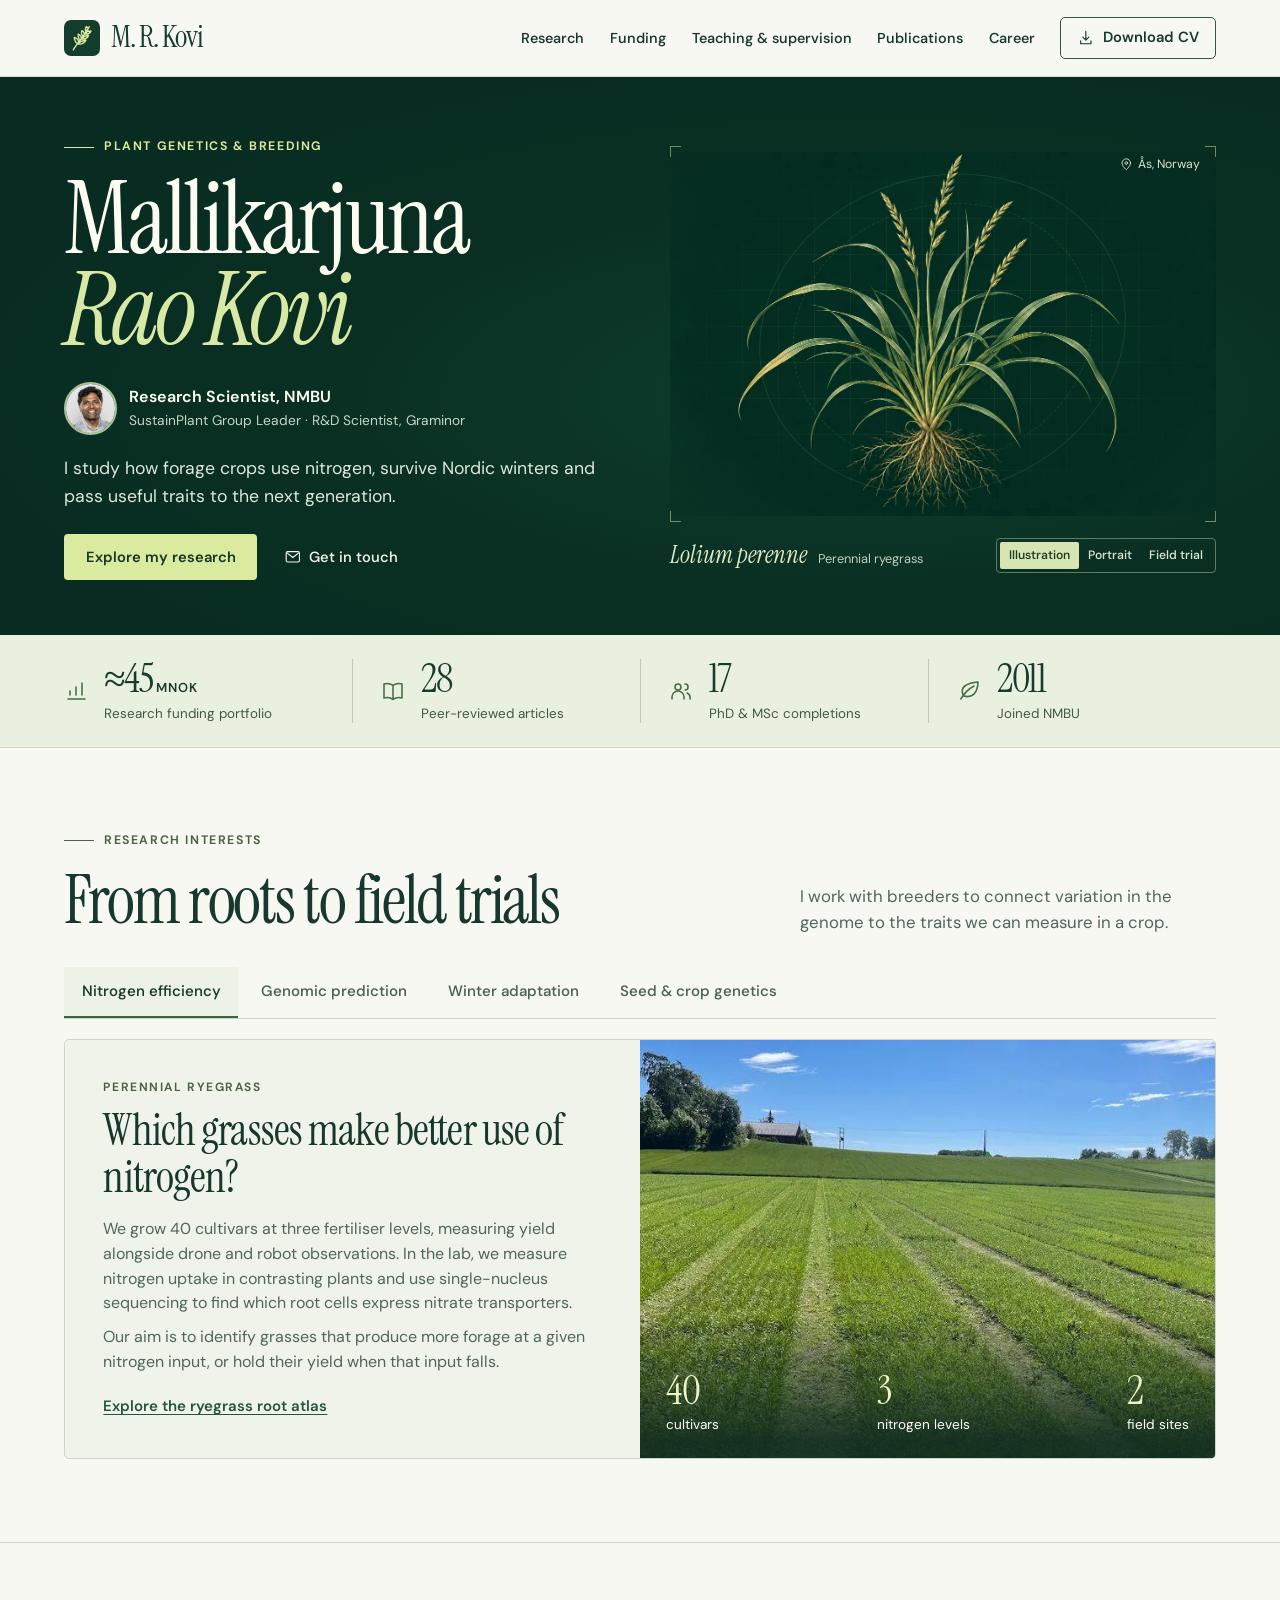
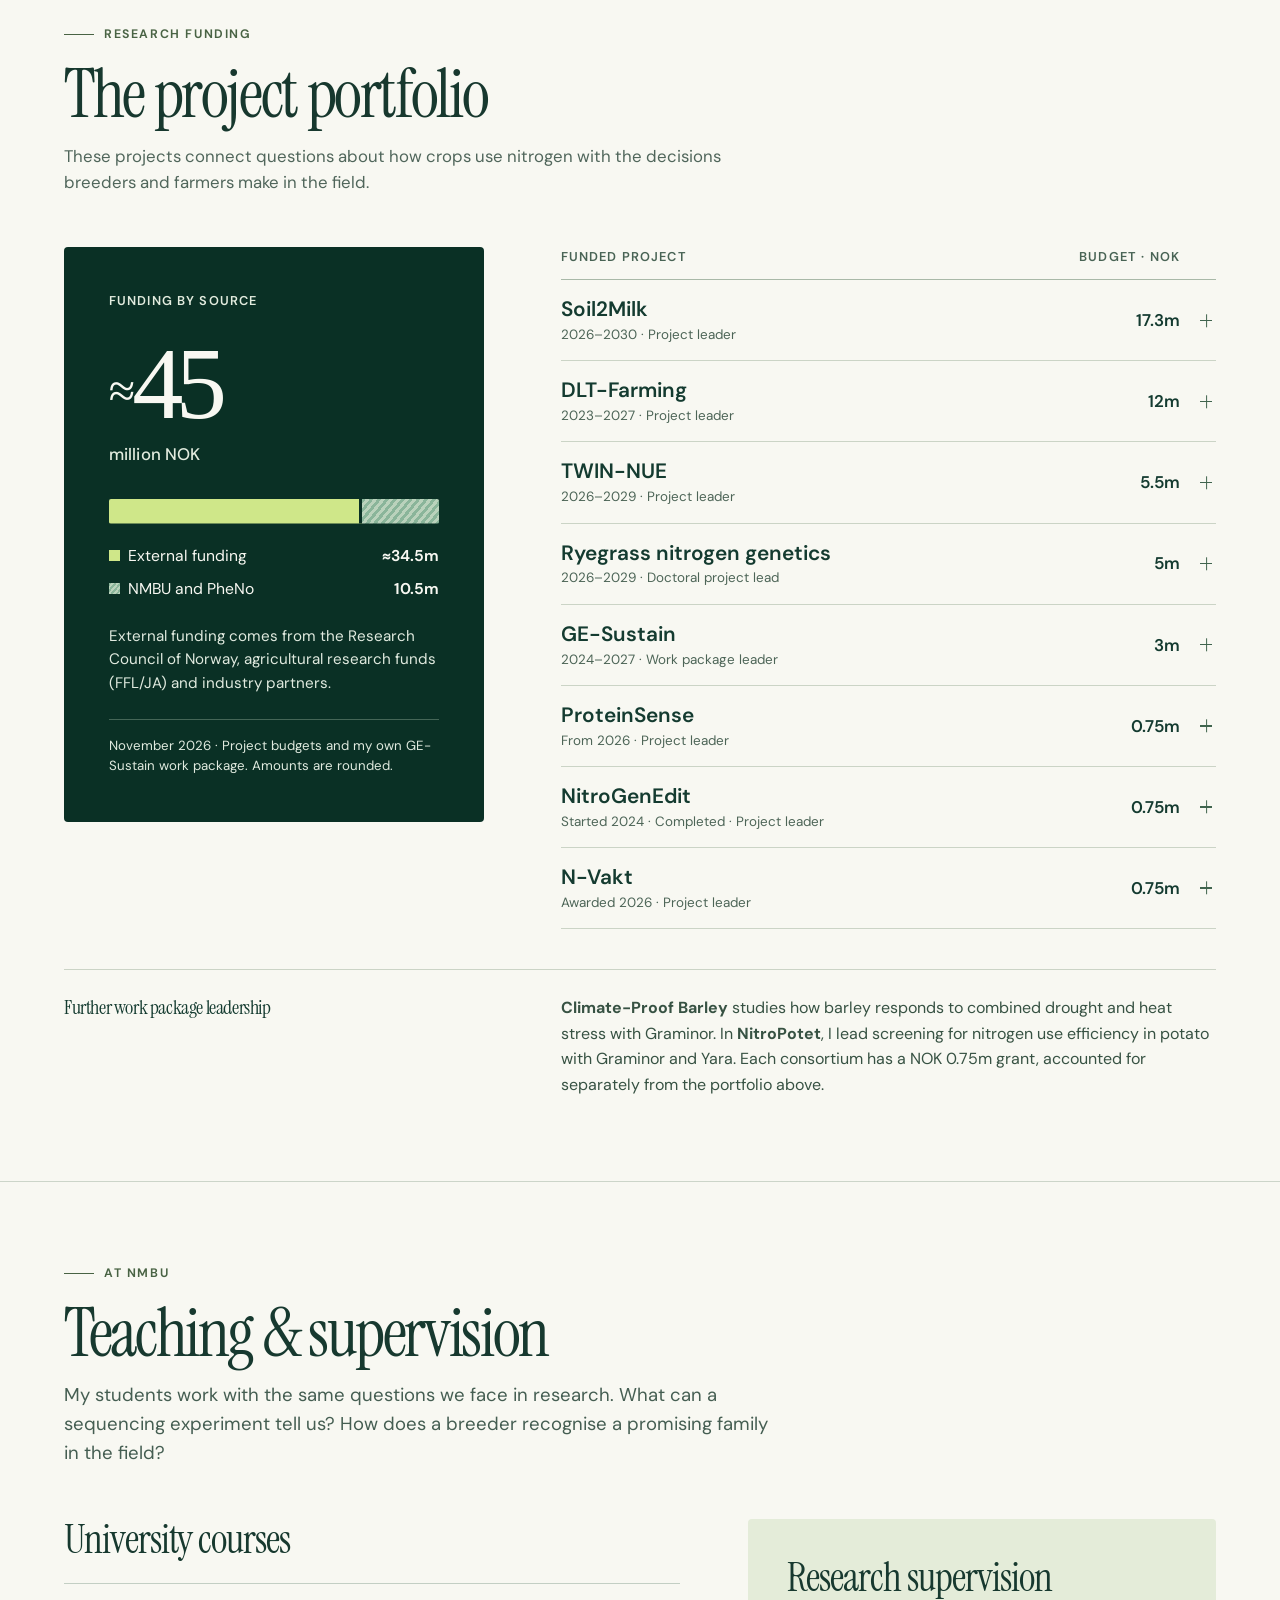
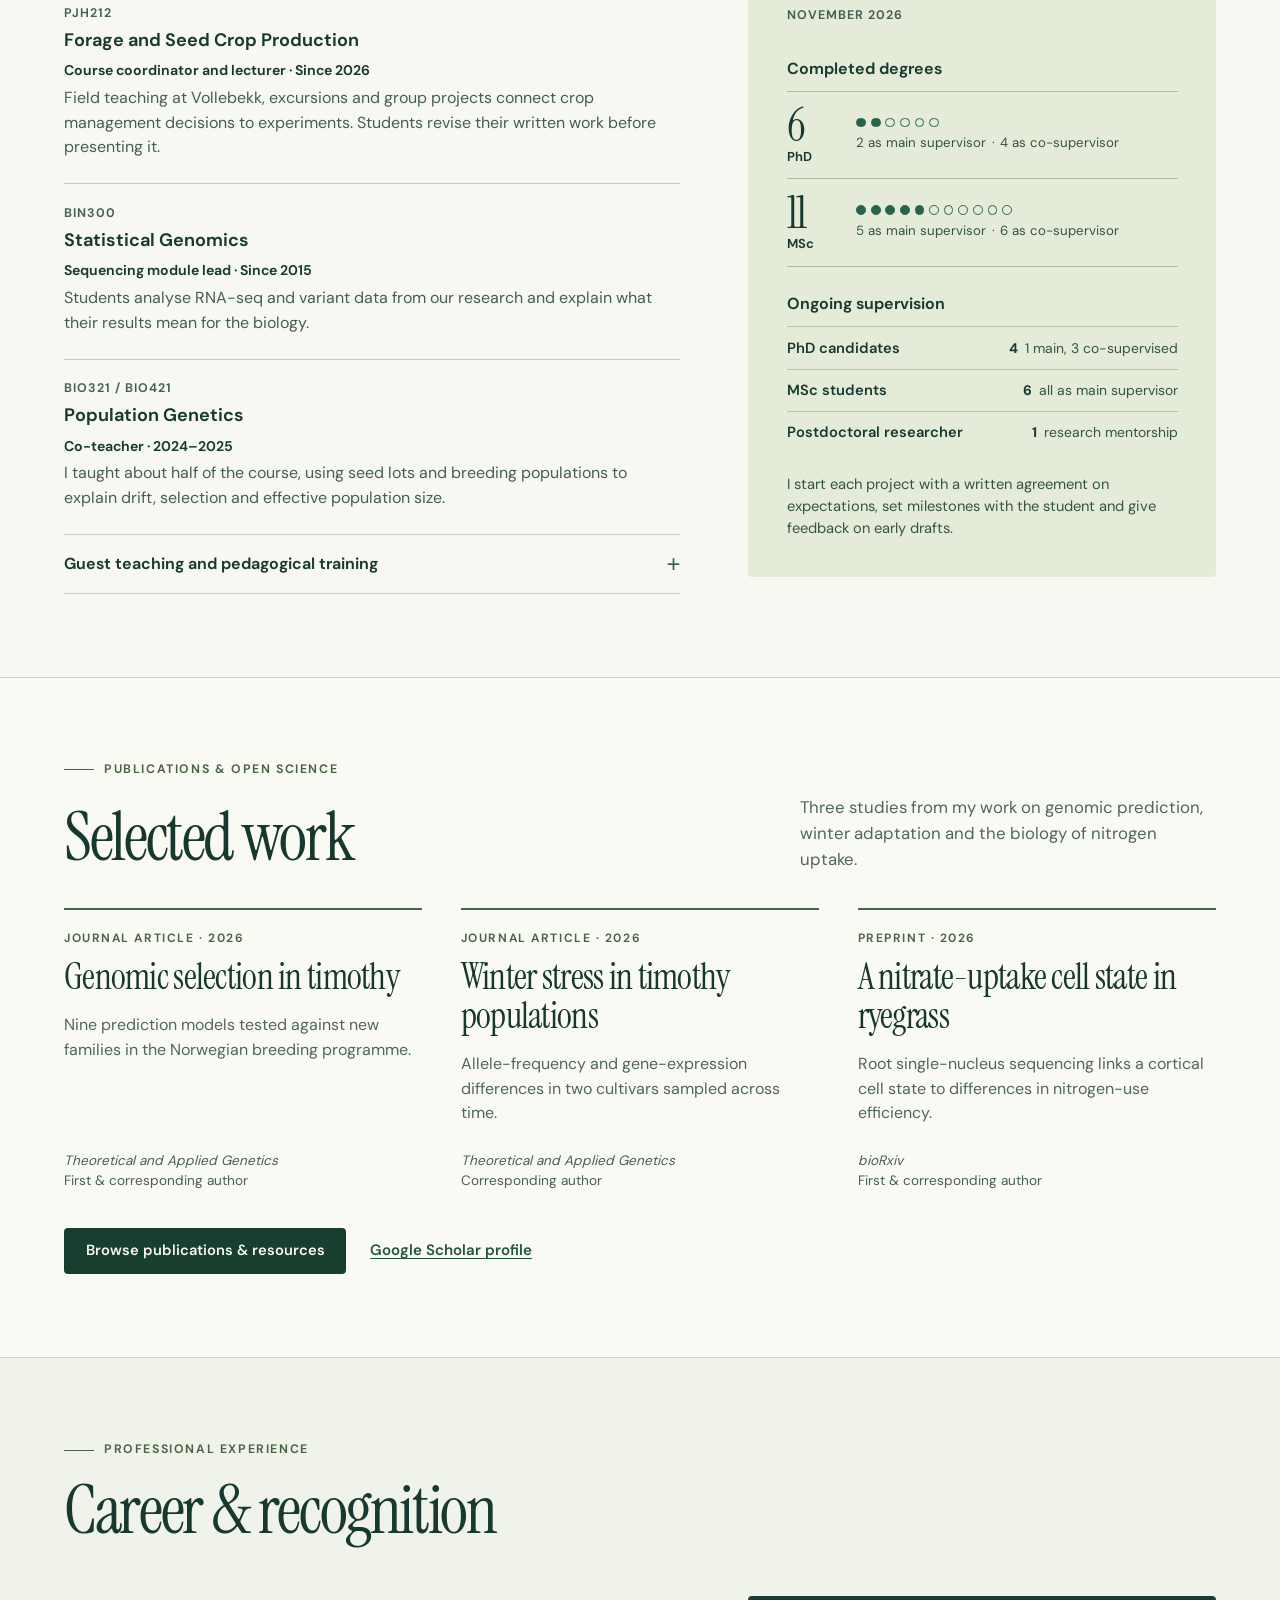
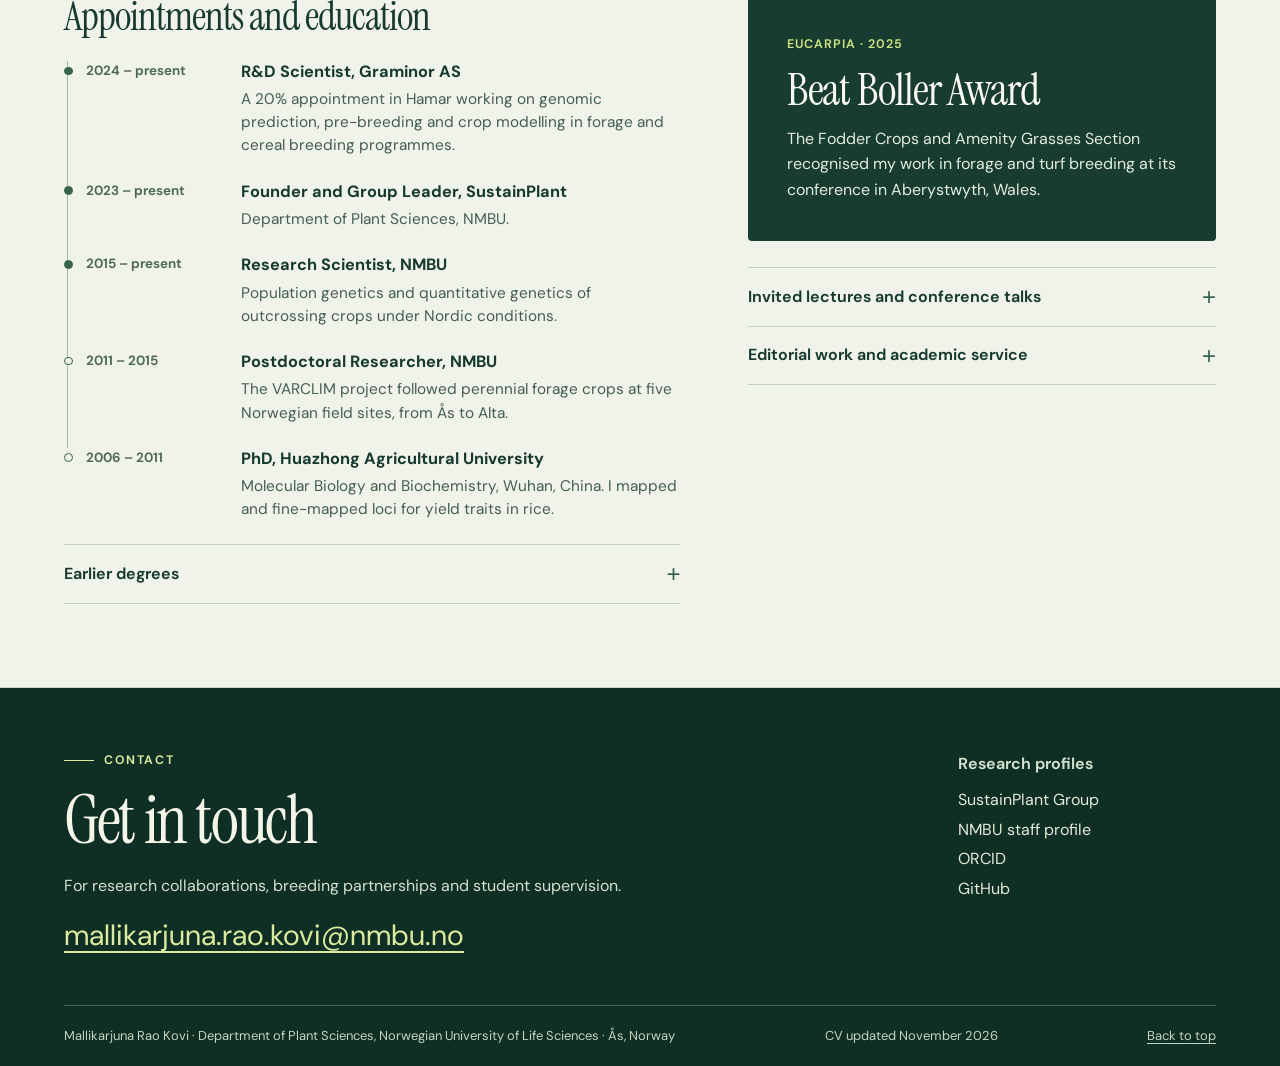
==== index.html @ 628749a1 "Publish Mallikarjuna Rao Kovi’s academic portfolio" ====
<!doctype html>
<html lang="en">
<head>
<meta charset="utf-8">
<meta name="viewport" content="width=device-width,initial-scale=1">
<meta name="theme-color" content="#082b20">
<title>Mallikarjuna Rao Kovi | Plant genetics &amp; breeding</title>
<meta name="description" content="Plant geneticist at NMBU and Graminor. Explore Mallikarjuna Rao Kovi’s research on forage crops, funded projects, publications, teaching and supervision.">
<link rel="canonical" href="https://kovimallik.github.io/">
<meta property="og:title" content="Mallikarjuna Rao Kovi | Plant genetics &amp; breeding">
<meta property="og:description" content="Research, teaching and open tools for Nordic forage breeding.">
<meta property="og:type" content="website"><meta property="og:url" content="https://kovimallik.github.io/"><meta property="og:image" content="https://kovimallik.github.io/assets/portrait.webp">
<link rel="icon" href="./assets/mark.svg" type="image/svg+xml">
<link rel="preload" href="./assets/fonts/InstrumentSerif-Regular.woff" as="font" type="font/woff" crossorigin>
<link rel="stylesheet" href="./style.css"><link rel="stylesheet" href="./funding.css"><link rel="stylesheet" href="./teaching.css">
<script src="./script.js" defer></script>
</head>
<body>
<a href="#main" class="skip">Skip to content</a>
<svg xmlns="http://www.w3.org/2000/svg" aria-hidden="true" class="symbols"><defs>
<symbol id="i-grass" viewBox="0 0 32 32"><g stroke="currentColor" stroke-width="1.5" stroke-linecap="round" stroke-linejoin="round" fill="none"><path d="M6 29C10 22 17 15 24 3M11 22C8 21 7.5 17.8 7 15c3 .8 5.2 2.6 5 6.2m2.2-3.2c-2.9-1.5-3-4.1-2.7-6.7 2.7 1.3 4 3.6 3.2 6.1m2.3-3.5c-2.2-1.7-2.1-4.4-1.4-6.5 2.2 1.2 3.2 3.3 2.5 5.1m2.3-3.7c-1.5-2.1-1-4.3.5-6.1 1.4 1.3 1.9 3 1.4 4.5M11.5 22.4c2.4-3.5 5.2-3.8 8.6-4.1-1.9 3-4.2 4.9-8.6 4.1m4-5.7c2.4-3.3 4.8-3.7 7.7-3.9-1.4 2.9-3.8 4.7-7.7 3.9m3.3-5.4c2.2-3 4.6-3.5 7.1-3.6-1.3 2.7-3.3 4.3-7.1 3.6"/></g></symbol>
<symbol id="i-down" viewBox="0 0 24 24"><path d="M12 3v12m-4-4 4 4 4-4M5 16v4h14v-4"/></symbol>
<symbol id="i-pin" viewBox="0 0 24 24"><path d="M19 10c0 5-7 11-7 11S5 15 5 10a7 7 0 1 1 14 0Z"/><circle cx="12" cy="10" r="2.2"/></symbol>
<symbol id="i-book" viewBox="0 0 24 24"><path d="M3 5c3.6-1.2 6.4-.5 9 1.4C14.6 4.5 17.4 3.8 21 5v14c-3.6-1.2-6.4-.5-9 1.4C9.4 18.5 6.6 17.8 3 19Zm9 1.4v14"/></symbol>
<symbol id="i-funding" viewBox="0 0 24 24"><path d="M4 20h17M6 16v-4m6 4V8m6 8V4"/></symbol>
<symbol id="i-people" viewBox="0 0 24 24"><circle cx="9" cy="8" r="3"/><path d="M3 20v-2a6 6 0 0 1 12 0v2m1-15a3 3 0 0 1 .1 6m2 3a5 5 0 0 1 3 4.5V20"/></symbol>
<symbol id="i-leaf" viewBox="0 0 24 24"><path d="M3.8 20C7 14.5 11 10.2 17 7m-11 9C2.5 7 11 4 21 3c-.2 9-4.4 17.2-14.7 13.8"/></symbol>
<symbol id="i-mail" viewBox="0 0 24 24"><rect x="3" y="5" width="18" height="14" rx="2"/><path d="m4.5 7 7.5 6 7.5-6"/></symbol>
</defs></svg>
<header class="site-header"><div class="wrap headbar">
<a href="#main" class="wordmark" aria-label="M. R. Kovi, home"><span class="mark"><svg aria-hidden="true"><use href="#i-grass"/></svg></span><span>M. R. Kovi</span></a>
<nav aria-label="Main navigation" id="main-nav" class="main-nav"><a href="#research">Research</a><a href="#funding">Funding</a><a href="#teaching">Teaching &amp; supervision</a><a href="#publications">Publications</a><a href="#career">Career</a></nav>
<a class="top-cv" href="./Mallikarjuna-Rao-Kovi-CV.pdf" download><svg class="icon"><use href="#i-down"/></svg><span>Download CV</span></a>
<button type="button" class="menu-toggle" aria-label="Open navigation" aria-expanded="false" aria-controls="main-nav"><span></span><span></span><span></span></button>
</div></header>
<main id="main">
<section class="hero" aria-labelledby="name"><div class="wrap hero-inner">
<div class="hero-bio"><p class="eyebrow hero-eyebrow"><span class="rule"></span>Plant genetics &amp; breeding</p>
<h1 id="name">Mallikarjuna<br><em>Rao Kovi</em></h1>
<div class="identity"><img src="./assets/portrait.webp" width="58" height="58" alt="Mallikarjuna Rao Kovi"><div><strong>Research Scientist, NMBU</strong><span>SustainPlant Group Leader · R&amp;D Scientist, Graminor</span></div></div>
<p class="hero-text">I study how forage crops use nitrogen, survive Nordic winters and pass useful traits to the next generation.</p>
<div class="actions"><a class="btn primary" href="#research">Explore my research</a><a class="hero-contact" href="#contact"><svg class="icon"><use href="#i-mail"/></svg>Get in touch</a></div>
</div>
<figure class="plate" id="hero-plate"><div class="plate-viewport" id="plate-viewport">
<div class="plate-grid"></div><div class="plate-orbit"></div><i class="tick tl"></i><i class="tick tr"></i><i class="tick bl"></i><i class="tick br"></i>
<img class="botany" src="./assets/ryegrass-plate.webp" alt="Botanical illustration of perennial ryegrass, with the seed heads, leaves and fibrous roots visible." width="1250" height="833" fetchpriority="high">
<img class="field-image" src="./assets/field-phenotyping.webp" alt="A researcher guides a phenotyping platform across forage plots at NMBU in Ås." width="1200" height="675" hidden>
<img class="plate-portrait" src="./assets/portrait.webp" alt="Portrait of Mallikarjuna Rao Kovi." width="600" height="600" hidden>
<div class="plate-location"><svg class="icon"><use href="#i-pin"/></svg>Ås, Norway</div>
</div><figcaption><div class="figtext"><em id="plate-name">Lolium perenne</em><span id="plate-detail">Perennial ryegrass</span></div><div class="view-switch" role="group" aria-label="Featured image"><button type="button" data-view="specimen" aria-pressed="true">Illustration</button><button type="button" data-view="portrait" aria-pressed="false">Portrait</button><button type="button" data-view="field" aria-pressed="false">Field trial</button></div></figcaption>
</figure>
</div></section>
<div class="record-strip"><div class="wrap metrics">
<a href="#funding" class="metric"><svg class="icon"><use href="#i-funding"/></svg><div><strong>≈45<span> MNOK</span></strong><span>Research funding portfolio</span></div></a>
<a href="#publications" class="metric"><svg class="icon"><use href="#i-book"/></svg><div><strong>28</strong><span>Peer-reviewed articles</span></div></a>
<a href="#teaching" class="metric"><svg class="icon"><use href="#i-people"/></svg><div><strong>17</strong><span>PhD &amp; MSc completions</span></div></a>
<a href="#career" class="metric"><svg class="icon"><use href="#i-leaf"/></svg><div><strong>2011</strong><span>Joined NMBU</span></div></a>
</div></div>

<section class="chapter research" id="research"><div class="wrap">
<p class="eyebrow"><span class="rule"></span>Research interests</p>
<div class="chapter-heading"><h2>From roots to field trials</h2><p class="intro">I work with breeders to connect variation in the genome to the traits we can measure in a crop.</p></div>
<div class="theme-nav" aria-label="Research themes" hidden><button type="button" data-theme="nitrogen">Nitrogen efficiency</button><button type="button" data-theme="prediction">Genomic prediction</button><button type="button" data-theme="adaptation">Winter adaptation</button><button type="button" data-theme="resources">Seed &amp; crop genetics</button></div>
<article id="nitrogen" class="theme-panel"><div class="panel-copy"><p class="smallcap">Perennial ryegrass</p><h3>Which grasses make better use of nitrogen?</h3><p>We grow 40 cultivars at three fertiliser levels, measuring yield alongside drone and robot observations. In the lab, we measure nitrogen uptake in contrasting plants and use single-nucleus sequencing to find which root cells express nitrate transporters.</p><p>Our aim is to identify grasses that produce more forage at a given nitrogen input, or hold their yield when that input falls.</p><a class="text-link" href="https://kovimallik.github.io/lolium-root-atlas/">Explore the ryegrass root atlas</a></div><figure class="field-panel"><img src="./assets/proteinsense-field.webp" alt="Green rows of forage grasses in a Norwegian field trial." width="880" height="495" loading="lazy"><figcaption><div><b>40</b><span>cultivars</span></div><div><b>3</b><span>nitrogen levels</span></div><div><b>2</b><span>field sites</span></div></figcaption></figure></article>
<article id="prediction" class="theme-panel"><div class="panel-copy"><p class="smallcap">Timothy · genomic selection</p><h3>Can a model predict the next breeding cycle?</h3><p>With Graminor, we compared nine models in 889 full-sib timothy families and tested them in 213 independent families. Prediction accuracy fell when models met new families.</p><p>Testing across breeding cycles shows breeders how much confidence to place in a genomic ranking before the next field trial.</p><a class="text-link" href="https://doi.org/10.1007/s00122-026-05371-x">Read the study in Theoretical and Applied Genetics</a></div><figure class="chart-panel"><figcaption>Mean predictive correlation <i>r</i></figcaption><div class="bar-line"><span>Within-training cross-validation</span><div class="bar"><i style="--value:62%"></i></div><b>0.62</b></div><div class="bar-line"><span>Independent families</span><div class="bar"><i style="--value:16%"></i></div><b>0.16</b></div><p>Mean across 30 trait–dataset combinations. Bars are scaled from 0 to 1.</p></figure></article>
<article id="adaptation" class="theme-panel"><div class="panel-copy"><p class="smallcap">Timothy · perennial ryegrass</p><h3>What changes when grass seed moves south?</h3><p>Seed of northern cultivars can be multiplied at lower latitudes. We track allele frequencies, winter survival and gene expression across generations to understand how multiplication environments influence adaptation.</p><a class="text-link" href="https://doi.org/10.1007/s00122-026-05270-1">Read the timothy population genetics study</a></div><div class="method-panel"><p class="smallcap">Traits in the field</p><ul><li><b>Freezing tolerance</b><span>Can crowns regrow after frost?</span></li><li><b>Ice encasement</b><span>How do plants respond to prolonged ice cover?</span></li><li><b>Persistence</b><span>Which families survive across sites and seasons?</span></li></ul></div></article>
<article id="resources" class="theme-panel"><div class="panel-copy"><p class="smallcap">Red clover · meadow fescue · potato</p><h3>How can genetics help breeders choose their material?</h3><p>In tetraploid red clover, we compared gene expression in plants with contrasting seed set. In meadow fescue and potato, my work makes genome information easier for breeders to use when they evaluate traits and candidate genes.</p><a class="text-link" href="https://doi.org/10.1038/srep44383">Read the red clover seed-setting study</a></div><div class="method-panel"><p class="smallcap">Genomics resources</p><ul><li><b>ForageGrassBase</b><span>A genome database for meadow fescue. <a href="https://doi.org/10.1093/database/baaa046">Read the database paper</a>.</span></li><li><b>GE-Sustain</b><span>Gene discovery for potato disease resistance and processing quality.</span></li></ul></div></article>
</div></section>
<section class="chapter funding" id="funding" aria-labelledby="funding-title">
  <div class="wrap">
    <p class="eyebrow">Research funding</p>
    <h2 id="funding-title">The project portfolio</h2>
    <p class="intro">These projects connect questions about how crops use nitrogen with the decisions breeders and farmers make in the field.</p>
    <div class="fund-grid">
      <figure class="fund-overview" aria-labelledby="fund-caption">
        <figcaption id="fund-caption">Funding by source</figcaption>
        <p class="fund-total"><span aria-label="approximately">≈</span>45<span class="fund-unit">million NOK</span></p>
        <div class="fund-track" aria-hidden="true"><span class="fund-ext"></span><span class="fund-int"></span></div>
        <dl class="fund-legend">
          <div><dt><i class="fund-swatch external" aria-hidden="true"></i>External funding</dt><dd>≈34.5m</dd></div>
          <div><dt><i class="fund-swatch institutional" aria-hidden="true"></i>NMBU and PheNo</dt><dd>10.5m</dd></div>
        </dl>
        <p class="fund-source">External funding comes from the Research Council of Norway, agricultural research funds (FFL/JA) and industry partners.</p>
        <p class="fund-scope">November 2026 · Project budgets and my own GE-Sustain work package. Amounts are rounded.</p>
      </figure>
      <div class="fund-list">
        <div class="fund-head" aria-hidden="true"><span>Funded project</span><span>Budget · NOK</span></div>
        <details class="fund-row">
          <summary><span class="fund-name">Soil2Milk<small>2026–2030 · Project leader</small></span><span class="fund-amount">17.3m</span><i aria-hidden="true" class="fund-expand"></i></summary>
          <div class="fund-detail"><p>How do choices in a grass field affect milk production? We follow nitrogen through ryegrass and legume mixtures, forage quality and dairy cows, measuring nitrogen losses and methane emissions along the way.</p><p>NOK 16m from the Research Council of Norway and NOK 1.3m from industry. Partners include TINE, Graminor, Yara and Norwegian Agricultural Extension Service.</p><a href="https://www.nmbu.no/en/research/projects/soil2milk">Soil2Milk at NMBU</a></div>
        </details>
        <details class="fund-row">
          <summary><span class="fund-name">DLT-Farming<small>2023–2027 · Project leader</small></span><span class="fund-amount">12m</span><i aria-hidden="true" class="fund-expand"></i></summary>
          <div class="fund-detail"><p>We compare 40 perennial ryegrass cultivars at Ås and Hamar under three nitrogen regimes. Field robots, drones and ground sensors help us relate canopy measurements to dry matter yield, forage quality and genetic variation.</p><p>NOK 9.86m in public funding and NOK 2.14m from industry. Partners include Graminor, BioDrone and Accenture.</p><a href="https://www.nmbu.no/en/research/projects/dlt-farming">DLT-Farming at NMBU</a></div>
        </details>
        <details class="fund-row">
          <summary><span class="fund-name">TWIN-NUE<small>2026–2029 · Project leader</small></span><span class="fund-amount">5.5m</span><i aria-hidden="true" class="fund-expand"></i></summary>
          <div class="fund-detail"><p>Daily 3D scans reveal how perennial ryegrass and oat grow under different nitrogen supplies. We combine these measurements with genomic data to model growth and predict how individual genotypes respond to fertiliser.</p><p>Funded by NMBU and the Norwegian Plant Phenotyping Infrastructure (PheNo).</p><a href="https://www.nmbu.no/en/research/projects/twin-nue">TWIN-NUE at NMBU</a></div>
        </details>
        <details class="fund-row">
          <summary><span class="fund-name">Ryegrass nitrogen genetics<small>2026–2029 · Doctoral project lead</small></span><span class="fund-amount">5m</span><i aria-hidden="true" class="fund-expand"></i></summary>
          <div class="fund-detail"><p>This NMBU-funded doctoral project uses gene editing to test how candidate genes influence nitrogen use in perennial ryegrass. Molecular studies of nitrogen uptake help identify plants that make better use of the nitrogen available.</p><a href="https://www.sustainplantgroup.com/pages/team.html">Doctoral research at SustainPlant</a></div>
        </details>
        <details class="fund-row">
          <summary><span class="fund-name">GE-Sustain<small>2024–2027 · Work package leader</small></span><span class="fund-amount">3m</span><i aria-hidden="true" class="fund-expand"></i></summary>
          <div class="fund-detail"><p>I lead gene discovery for potato disease resistance and processing quality. The team studies genetic targets to help breeders improve resistance to late blight and select for tuber quality.</p><p>NOK 3m covers my work package within the NOK 16m project led by Graminor.</p><a href="https://www.sustainplantgroup.com/pages/research.html#ge-sustain">GE-Sustain at SustainPlant</a></div>
        </details>
        <details class="fund-row">
          <summary><span class="fund-name">ProteinSense<small>From 2026 · Project leader</small></span><span class="fund-amount">0.75m</span><i aria-hidden="true" class="fund-expand"></i></summary>
          <div class="fund-detail"><p>Grass protein changes as the crop matures. With TINE, Yara and Graminor, we are testing whether drone images and field measurements can forecast crude protein and help farmers choose a harvest date.</p><p>Funded by FFL/JA.</p><a href="https://www.nmbu.no/en/research/projects/proteinsense">ProteinSense at NMBU</a></div>
        </details>
        <details class="fund-row">
          <summary><span class="fund-name">NitroGenEdit<small>Started 2024 · Completed · Project leader</small></span><span class="fund-amount">0.75m</span><i aria-hidden="true" class="fund-expand"></i></summary>
          <div class="fund-detail"><p>With Graminor, we screened perennial ryegrass cultivars in hydroponics and developed gene-editing targets for nitrogen transport and metabolism. This FFL/JA pilot established a basis for testing gene function in contrasting cultivars.</p><a href="https://www.nmbu.no/en/research/projects/nitrogenedit">NitroGenEdit at NMBU</a></div>
        </details>
        <details class="fund-row">
          <summary><span class="fund-name">N-Vakt<small>Awarded 2026 · Project leader</small></span><span class="fund-amount">0.75m</span><i aria-hidden="true" class="fund-expand"></i></summary>
          <div class="fund-detail"><p>This project with Agdir Drift AS will test whether satellite observations can help map nitrogen surpluses and identify grassland at risk of nitrogen leaching. FFL/JA awarded the project funding in 2026.</p><a href="https://www.landbruksdirektoratet.no/nb/nyhetsrom/nyhetsarkiv/fra-presisjonsjordbruk-til-avokado-21-nye-og-spennende-utredninger-og-forprosjekter-innen-jordbruk-og-matindustri">Funding announcement from the Norwegian Agriculture Agency</a></div>
        </details>
      </div>
    </div>
    <aside class="fund-further" aria-label="Further work package leadership"><h3>Further work package leadership</h3><p><strong>Climate-Proof Barley</strong> studies how barley responds to combined drought and heat stress with Graminor. In <strong>NitroPotet</strong>, I lead screening for nitrogen use efficiency in potato with Graminor and Yara. Each consortium has a NOK 0.75m grant, accounted for separately from the portfolio above.</p></aside>
  </div>
</section>

<section class="chapter teaching-chapter" id="teaching" aria-labelledby="teaching-title">
  <div class="wrap">
    <header class="academic-heading">
      <p class="eyebrow">At NMBU</p>
      <h2 id="teaching-title">Teaching &amp; supervision</h2>
      <p>My students work with the same questions we face in research. What can a sequencing experiment tell us? How does a breeder recognise a promising family in the field?</p>
    </header>
    <div class="academic-columns">
      <div class="teaching-courses">
        <h3>University courses</h3>
        <dl class="course-list">
          <div>
            <dt><span class="course-code">PJH212</span><span>Forage and Seed Crop Production</span></dt>
            <dd><strong>Course coordinator and lecturer · Since 2026</strong>Field teaching at Vollebekk, excursions and group projects connect crop management decisions to experiments. Students revise their written work before presenting it.</dd>
          </div>
          <div>
            <dt><span class="course-code">BIN300</span><span>Statistical Genomics</span></dt>
            <dd><strong>Sequencing module lead · Since 2015</strong>Students analyse RNA-seq and variant data from our research and explain what their results mean for the biology.</dd>
          </div>
          <div>
            <dt><span class="course-code">BIO321 / BIO421</span><span>Population Genetics</span></dt>
            <dd><strong>Co-teacher · 2024–2025</strong>I taught about half of the course, using seed lots and breeding populations to explain drift, selection and effective population size.</dd>
          </div>
        </dl>
        <details class="academic-details">
          <summary>Guest teaching and pedagogical training</summary>
          <div>
            <p>I have given guest lectures in applied plant biotechnology, gene function and high-throughput plant phenotyping. Through EditGrass4Food, I taught transcriptome analysis to doctoral candidates at TalTech in Estonia and LAMMC in Lithuania.</p>
            <p>I completed NMBU’s course in master’s and doctoral supervision in 2023 (5 ECTS). I am taking Teaching and Learning in Higher Education at Østfold University College in 2026–2027 (10 ECTS).</p>
          </div>
        </details>
      </div>
      <aside class="supervision-panel" aria-labelledby="supervision-title">
        <h3 id="supervision-title">Research supervision</h3>
        <p class="supervision-asof">November 2026</p>
        <figure class="supervision-figure">
          <figcaption>Completed degrees</figcaption>
          <div class="degree-row">
            <div class="degree-total"><strong>6</strong><span>PhD</span></div>
            <div>
              <div class="student-dots" aria-hidden="true"><i></i><i></i><i class="co"></i><i class="co"></i><i class="co"></i><i class="co"></i></div>
              <p>2 as main supervisor <span>·</span> 4 as co-supervisor</p>
            </div>
          </div>
          <div class="degree-row">
            <div class="degree-total"><strong>11</strong><span>MSc</span></div>
            <div>
              <div class="student-dots" aria-hidden="true"><i></i><i></i><i></i><i></i><i></i><i class="co"></i><i class="co"></i><i class="co"></i><i class="co"></i><i class="co"></i><i class="co"></i></div>
              <p>5 as main supervisor <span>·</span> 6 as co-supervisor</p>
            </div>
          </div>
        </figure>
        <h4>Ongoing supervision</h4>
        <dl class="ongoing-supervision">
          <div><dt>PhD candidates</dt><dd><b>4</b> <span>1 main, 3 co-supervised</span></dd></div>
          <div><dt>MSc students</dt><dd><b>6</b> <span>all as main supervisor</span></dd></div>
          <div><dt>Postdoctoral researcher</dt><dd><b>1</b> <span>research mentorship</span></dd></div>
        </dl>
        <p class="supervision-note">I start each project with a written agreement on expectations, set milestones with the student and give feedback on early drafts.</p>
      </aside>
    </div>
  </div>
</section>

<section class="chapter publications" id="publications"><div class="wrap"><p class="eyebrow"><span class="rule"></span>Publications &amp; open science</p><div class="chapter-heading"><h2>Selected work</h2><p class="intro">Three studies from my work on genomic prediction, winter adaptation and the biology of nitrogen uptake.</p></div>
<div class="pub-grid">
<article><p class="smallcap">Journal article · 2026</p><h3><a href="https://doi.org/10.1007/s00122-026-05371-x">Genomic selection in timothy</a></h3><p>Nine prediction models tested against new families in the Norwegian breeding programme.</p><div class="pub-meta"><i>Theoretical and Applied Genetics</i><span>First &amp; corresponding author</span></div></article>
<article><p class="smallcap">Journal article · 2026</p><h3><a href="https://doi.org/10.1007/s00122-026-05270-1">Winter stress in timothy populations</a></h3><p>Allele-frequency and gene-expression differences in two cultivars sampled across time.</p><div class="pub-meta"><i>Theoretical and Applied Genetics</i><span>Corresponding author</span></div></article>
<article><p class="smallcap">Preprint · 2026</p><h3><a href="https://doi.org/10.64898/2026.10.12.758384">A nitrate-uptake cell state in ryegrass</a></h3><p>Root single-nucleus sequencing links a cortical cell state to differences in nitrogen-use efficiency.</p><div class="pub-meta"><i>bioRxiv</i><span>First &amp; corresponding author</span></div></article>
</div><div class="pub-end"><a class="btn dark-btn" href="./publications.html">Browse publications &amp; resources</a><a class="text-link" href="https://scholar.google.com/citations?user=lWq_JT8AAAAJ">Google Scholar profile</a></div>
</div></section>
<section class="chapter career-chapter" id="career" aria-labelledby="career-title">
  <div class="wrap">
    <header class="academic-heading">
      <p class="eyebrow">Professional experience</p>
      <h2 id="career-title">Career &amp; recognition</h2>
    </header>
    <div class="academic-columns career-columns">
      <div>
        <h3>Appointments and education</h3>
        <ol class="career-timeline">
          <li><span>2024 – present</span><div><h4>R&amp;D Scientist, Graminor AS</h4><p>A 20% appointment in Hamar working on genomic prediction, pre-breeding and crop modelling in forage and cereal breeding programmes.</p></div></li>
          <li><span>2023 – present</span><div><h4>Founder and Group Leader, SustainPlant</h4><p>Department of Plant Sciences, NMBU.</p></div></li>
          <li><span>2015 – present</span><div><h4>Research Scientist, NMBU</h4><p>Population genetics and quantitative genetics of outcrossing crops under Nordic conditions.</p></div></li>
          <li><span>2011 – 2015</span><div><h4>Postdoctoral Researcher, NMBU</h4><p>The VARCLIM project followed perennial forage crops at five Norwegian field sites, from Ås to Alta.</p></div></li>
          <li><span>2006 – 2011</span><div><h4>PhD, Huazhong Agricultural University</h4><p>Molecular Biology and Biochemistry, Wuhan, China. I mapped and fine-mapped loci for yield traits in rice.</p></div></li>
        </ol>
        <details class="academic-details">
          <summary>Earlier degrees</summary>
          <div><p><b>2005 · MSc in Biotechnology</b>, Bangalore University, India.</p><p><b>2003 · BSc in Microbiology, Biochemistry and Chemistry</b>, Sri Venkateswara University, Tirupati, India.</p></div>
        </details>
      </div>
      <div>
        <div class="career-award">
          <p class="career-award-year">EUCARPIA · 2025</p>
          <h3>Beat Boller Award</h3>
          <p>The Fodder Crops and Amenity Grasses Section recognised my work in forage and turf breeding at its conference in Aberystwyth, Wales.</p>
        </div>
        <details class="academic-details">
          <summary>Invited lectures and conference talks</summary>
          <ul class="career-service-list">
            <li><b>Seeds of Resilience, Malmö · 2026</b>Invited lecture on nitrogen use efficiency in perennial ryegrass.</li>
            <li><b>International Forage and Turf Breeding Conference, Qingdao · 2026</b>Oral presentation on nitrogen use efficiency in perennial ryegrass.</li>
            <li><b>Genome Edited Plants seminar series, Ås · 2026</b>Live demonstrations of the ryegrass root atlas and the Lolium–Festuca pangenome browser.</li>
            <li><b>EUCARPIA, Aberystwyth · 2025</b>Presentations on nitrogen use efficiency in ryegrass and climate-related variation in timothy yield.</li>
          </ul>
        </details>
        <details class="academic-details">
          <summary>Editorial work and academic service</summary>
          <ul class="career-service-list">
            <li><b>Editorial roles</b>Editorial Board, <i>Forage</i>, and Review Editor, Plant Breeding section, <i>Frontiers in Plant Science</i>.</li>
            <li><b>Faculty governance</b>Deputy member, Faculty Board (2025–2029) and Faculty Research Committee (since 2025), Faculty of Biosciences, NMBU.</li>
            <li><b>Research and degree evaluation</b>Proposal evaluator for Canada’s New Frontiers in Research Fund (2026). External examiner for MSc theses at Inland Norway University of Applied Sciences (2023 and 2025).</li>
          </ul>
        </details>
      </div>
    </div>
  </div>
</section>

</main>
<footer class="contact" id="contact"><div class="wrap"><div class="footer-top"><div><p class="eyebrow"><span class="rule"></span>Contact</p><h2>Get in touch</h2><p>For research collaborations, breeding partnerships and student supervision.</p><a class="contact-mail" href="mailto:mallikarjuna.rao.kovi@nmbu.no">mallikarjuna.rao.kovi@nmbu.no</a></div>
<div class="networks"><p>Research profiles</p><a href="https://www.sustainplantgroup.com/">SustainPlant Group</a><a href="https://www.nmbu.no/om/ansatte/mallikarjuna-rao-kovi">NMBU staff profile</a><a href="https://orcid.org/0000-0002-6088-7630">ORCID</a><a href="https://github.com/kovimallik">GitHub</a></div></div>
<div class="footer-bottom"><span>Mallikarjuna Rao Kovi · Department of Plant Sciences, Norwegian University of Life Sciences · Ås, Norway</span><span>CV updated November 2026</span><a href="#main">Back to top</a></div>
</div></footer>
</body></html>
---- style.css ----
@font-face{font-family:Instrument Serif;src:url("./assets/fonts/InstrumentSerif-Regular.woff") format("woff");font-weight:400;font-display:swap}
@font-face{font-family:Instrument Serif;src:url("./assets/fonts/InstrumentSerif-Italic.woff") format("woff");font-weight:400;font-style:italic;font-display:swap}
@font-face{font-family:DM Sans;src:url("./assets/fonts/DMSans.woff") format("woff");font-weight:100 1000;font-display:swap}
:root{--ink:#17382e;--green:#082d23;--lime:#daeb9f;--paper:#f8f8f2;--muted:#50665b;--rule:#ccd5c9;--serif:"Instrument Serif",Georgia,serif;--sans:"DM Sans",system-ui,sans-serif;color-scheme:light;scroll-behavior:smooth;scroll-padding-top:6rem}
*{box-sizing:border-box}body{margin:0;background:var(--paper);color:var(--ink);font:400 1rem/1.55 var(--sans);-webkit-font-smoothing:antialiased}img{display:block;max-width:100%}button{font:inherit;cursor:pointer}a{color:inherit;text-underline-offset:.22em}h1,h2,h3,h4,p,figure,dl,dd{margin:0}h1,h2,h3{font-family:var(--serif);font-weight:400}h2{font-size:clamp(3rem,5.3vw,5rem);line-height:1.04;letter-spacing:-.035em}h3{font-size:clamp(1.85rem,3.3vw,3.4rem);line-height:1.08;letter-spacing:-.02em}button:focus-visible,a:focus-visible,summary:focus-visible{outline:3px solid #69953e;outline-offset:4px}.hero :focus-visible,footer :focus-visible{outline-color:var(--lime)}[hidden]{display:none!important}.symbols{position:absolute;height:0;width:0;overflow:hidden}.icon{width:1.2em;height:1.2em;fill:none;stroke:currentColor;stroke-width:1.55;stroke-linecap:round;stroke-linejoin:round;flex:none}.skip{position:fixed;z-index:99;top:.4rem;left:.4rem;background:white;color:var(--green);padding:.6rem 1rem;transform:translateY(-150%)}.skip:focus{transform:none}.wrap{width:min(82rem,calc(100% - clamp(2.5rem,10vw,10rem)));margin-inline:auto}
.site-header{position:sticky;top:0;background:#f7f8f1f7;border-bottom:1px solid #d4dcd0;backdrop-filter:blur(12px);z-index:20}.headbar{height:4.75rem;display:flex;align-items:center;gap:clamp(.8rem,2vw,2rem)}.wordmark{display:inline-flex;align-items:center;gap:.7rem;text-decoration:none;color:#163c2e;font:400 1.85rem/1 var(--serif);white-space:nowrap;letter-spacing:-.035em}.mark{width:2.25rem;height:2.25rem;display:grid;place-items:center;background:#153d2e;border-radius:.44rem;color:var(--lime)}.mark svg{width:1.78rem;height:1.78rem}.main-nav{margin-left:auto;display:flex;align-items:center;gap:clamp(1rem,2vw,2.25rem);font-size:.9rem;font-weight:545}.main-nav a{text-decoration:none;position:relative;white-space:nowrap}.main-nav a:hover,.main-nav a[aria-current]{color:#467147}.main-nav a[aria-current]:after{content:"";position:absolute;bottom:-.4rem;width:.9rem;left:0;height:2px;background:#537546}.top-cv,.btn,.hero-contact{display:inline-flex;align-items:center;justify-content:center;gap:.5rem;text-decoration:none;font:600 .92rem/1.3 var(--sans)}.top-cv{border:1px solid #345345;color:#143a2c;padding:.64rem 1rem;border-radius:5px;white-space:nowrap}.top-cv:hover{background:#e2e9d7}.menu-toggle{display:none;background:none;border:0;padding:.62rem .3rem;flex-direction:column;gap:5px}.menu-toggle span{height:2px;width:1.4rem;background:#183b2c}
.hero{position:relative;isolation:isolate;overflow:hidden;color:#fcfcf1;background:radial-gradient(ellipse at 66% 57%,#103d2d 0%,#092f23 45%,#082c21 78%)}.hero-inner{display:grid;grid-template-columns:minmax(0,1.04fr) minmax(0,1fr);align-items:center;gap:clamp(.5rem,3vw,4rem);padding-block:clamp(2.8rem,4.8vw,5rem) clamp(2.8rem,4.3vw,4.7rem)}.eyebrow,.smallcap{display:flex;align-items:center;gap:.65rem;font:650 .77rem/1.4 var(--sans);letter-spacing:.13em;text-transform:uppercase;color:#496344}.eyebrow{margin:0 0 1rem}.eyebrow .rule,.eyebrow:not(:has(.rule))::before{content:"";height:1px;width:1.85rem;background:currentColor;flex:none}.hero-eyebrow{color:var(--lime);margin-bottom:1.15rem}.hero h1{font-size:clamp(4.8rem,7.8vw,8rem);line-height:.91;letter-spacing:-.032em}.hero h1 em{font-weight:400;color:#d9e9a5}.identity{display:flex;align-items:center;gap:.78rem;margin:1.65rem 0 1.2rem}.identity img{width:3.3rem;height:3.3rem;object-fit:cover;border-radius:100%;border:2px solid #a9c293}.identity strong,.identity span{display:block}.identity strong{font-size:1rem;font-weight:630;line-height:1.35}.identity span{font-size:.86rem;color:#c4d6c6;margin-top:.12rem}.hero-text{max-width:36rem;color:#dce8dc;font-size:clamp(1rem,1.38vw,1.18rem);line-height:1.56;text-wrap:pretty}.actions{display:flex;align-items:center;gap:1.65rem;margin-top:1.55rem}.btn{border-radius:4px;padding:.85rem 1.35rem;min-height:2.85rem}.primary{background:var(--lime);color:#143625}.primary:hover{background:#ecf8bc}.hero-contact{color:#f1f5e9;font-weight:540}.hero-contact:hover{text-decoration:underline}.plate{margin:0;align-self:stretch;display:flex;flex-direction:column;justify-content:center;min-width:0}.plate-viewport{position:relative;isolation:isolate;overflow:hidden;width:100%;aspect-ratio:1.45;min-height:0}.plate-grid,.plate-orbit,.botany,.field-image{position:absolute;inset:0;height:100%;width:100%}.plate-grid{background-image:linear-gradient(90deg,#a9c87d12 1px,transparent 1px),linear-gradient(#a9c87d12 1px,transparent 1px);background-size:36px 36px;mask-image:radial-gradient(ellipse,#000 35%,transparent 75%)}.plate-orbit{left:16%;top:8%;width:68%;height:84%;border:1px solid #a6c58920;border-radius:50%;transform:rotate(-17deg)}.plate-orbit:after{content:"";position:absolute;inset:9%;border:1px dashed #a6c58925;border-radius:inherit}.botany{object-fit:contain;mix-blend-mode:lighten;filter:brightness(1.18);mask-image:radial-gradient(ellipse 73% 77% at 50% 50%,black 62%,transparent 98%)}.field-image{object-fit:cover;padding:3px}.tick{position:absolute;width:.7rem;height:.7rem;border-color:#a9be89;border-style:solid;opacity:.65;z-index:2}.tl{top:0;left:0;border-width:1px 0 0 1px}.tr{top:0;right:0;border-width:1px 1px 0 0}.bl{bottom:0;left:0;border-width:0 0 1px 1px}.br{bottom:0;right:0;border-width:0 1px 1px 0}.plate-location{position:absolute;right:1rem;top:.6rem;display:flex;gap:.28rem;align-items:center;font-size:.76rem;color:#dbe6cd}.plate.is-field .plate-location{background:#0d3024d4;padding:.25rem .55rem;border-radius:2px}.plate figcaption{padding:1rem 0 0;display:flex;justify-content:space-between;align-items:center;gap:1rem}.figtext{display:flex;flex-wrap:wrap;align-items:baseline;column-gap:.7rem;row-gap:.1rem}.figtext em{font:italic 1.5rem/1.1 var(--serif);color:#e2ebc6}.figtext>span{color:#bdd0bd;font-size:.8rem}.view-switch{display:none;align-items:center;padding:3px;border:1px solid #5f7b64;border-radius:4px;flex:none}.enhanced .view-switch{display:flex}.view-switch button{border:0;background:none;color:#d6e2ca;padding:.35rem .55rem;border-radius:2px;font-weight:550;font-size:.76rem;line-height:1.3}.view-switch button[aria-pressed=true]{background:#d6e5b1;color:#1d3928}
.record-strip{background:#eaf0df;border-bottom:1px solid #cfd9c4}.metrics{display:grid;grid-template-columns:repeat(4,minmax(0,1fr));padding-block:1.5rem}.metric{display:flex;gap:1rem;align-items:center;text-decoration:none;min-height:3.85rem;padding-left:clamp(.8rem,2.2vw,2.2rem);border-left:1px solid #bfccb6}.metric:first-child{border:0;padding-left:0}.metric>.icon{height:1.5rem;width:1.5rem;color:#446c46}.metric strong{display:block;font:400 clamp(2.15rem,3.1vw,3.1rem)/1 var(--serif);letter-spacing:-.035em;color:#173b2c}.metric strong>span{font:600 .81rem var(--sans);letter-spacing:.06em}.metric div>span{display:block;color:#425846;font-size:.84rem;line-height:1.4;margin-top:.35rem}.metric:hover strong{color:#558143}
.chapter{padding:clamp(3.7rem,6.5vw,6.5rem) 0;border-bottom:1px solid var(--rule)}.chapter-heading{display:flex;align-items:flex-end;justify-content:space-between;gap:3rem}.intro{font-size:1.05rem;color:var(--muted);line-height:1.55;max-width:42rem}.chapter-heading .intro{max-width:26rem}.chapter>.wrap>h2+.intro{margin:.85rem 0 0}.theme-nav{display:flex;gap:.35rem;flex-wrap:wrap;margin:2rem 0 1.25rem;border-bottom:1px solid #c8d3c7}.theme-nav button{appearance:none;background:none;border:0;border-bottom:2px solid transparent;padding:.8rem 1.1rem;color:#4d6256;font-size:.94rem;font-weight:540}.theme-nav button[aria-selected=true]{color:#183c2a;border-color:#3b673f;background:#eef1e5}.theme-nav button:hover{color:#163d27;background:#ecf0e6}.theme-panel{display:grid;grid-template-columns:minmax(0,1fr) minmax(0,1fr);background:#f0f3e9;border:1px solid #ccd6c6;border-radius:5px;overflow:hidden;min-height:20.5rem;margin-top:1.1rem}.panel-copy{padding:clamp(1.5rem,3vw,3.15rem);align-self:center}.smallcap{font-size:.75rem}.panel-copy h3{margin:.72rem 0 1rem;font-size:clamp(2.2rem,3.4vw,3.55rem)}.panel-copy p:not(.smallcap){font-size:1rem;color:var(--muted);margin:.55rem 0}.text-link{display:inline-block;color:#23563b;text-decoration-thickness:1px;font-weight:600;font-size:.94rem}.panel-copy>.text-link{margin-top:.75rem}.text-link:hover{text-decoration-thickness:2px}.field-panel{position:relative;min-height:21rem;margin:0}.field-panel img{width:100%;height:100%;object-fit:cover;position:absolute;inset:0}.field-panel figcaption{position:absolute;bottom:0;width:100%;padding:3.5rem clamp(1rem,2vw,2.3rem) 1.3rem;background:linear-gradient(transparent,#102c1feb 88%);display:flex;justify-content:space-between;gap:.6rem;color:white}.field-panel figcaption b{display:block;color:#ecf4c4;font:400 2.55rem/1 var(--serif)}.field-panel figcaption span{font-size:.85rem}.chart-panel,.method-panel{padding:clamp(1.5rem,3.5vw,3.5rem);display:flex;flex-direction:column;justify-content:center;background:#183e30;color:#e9f0dd}.chart-panel figcaption{font:400 2rem/1.12 var(--serif);margin:0 0 1.7rem}.bar-line{display:grid;grid-template-columns:1fr 2.8rem;align-items:center;gap:.2rem .7rem;margin-bottom:.9rem}.bar-line>span{grid-column:1/-1;font-size:.85rem}.bar-line>b{font-variant-numeric:tabular-nums}.bar{height:.65rem;background:#42634d;border-radius:2px;overflow:hidden}.bar i{display:block;width:var(--value);height:100%;background:var(--lime);transform-origin:left}.chart-panel>p{font-size:.85rem;color:#cbd9c7}.method-panel .smallcap{color:var(--lime)}.method-panel ul{margin:1rem 0 0;padding:0;list-style:none}.method-panel li+li{border-top:1px solid #56715c;margin-top:.75rem;padding-top:.75rem}.method-panel li b,.method-panel li span{display:block}.method-panel li span{color:#d8e4d1;font-size:.95rem}
.publications{background:#fafaf4}.pub-grid{display:grid;grid-template-columns:repeat(3,minmax(0,1fr));gap:clamp(1.25rem,3vw,3rem);margin:2.25rem 0}.pub-grid article{display:flex;flex-direction:column;border-top:2px solid #45654e;padding-top:1.25rem}.pub-grid h3{font-size:clamp(2rem,2.8vw,2.8rem);margin:.7rem 0 1rem}.pub-grid h3 a{text-decoration:none}.pub-grid h3 a:hover{text-decoration:underline;text-decoration-thickness:1px}.pub-grid article>p:not(.smallcap){color:var(--muted);font-size:1rem}.pub-meta{margin-top:auto;padding-top:1.55rem;font-size:.85rem;line-height:1.5;color:#48604f}.pub-meta span,.pub-meta i{display:block}.pub-end{display:flex;flex-wrap:wrap;gap:1.5rem;align-items:center}.dark-btn{background:#183e30;color:var(--paper)}.dark-btn:hover{background:#285a43}.contact{background:#102f24;color:#f4f5e9;padding:clamp(3rem,5vw,5rem) 0 1.3rem}.footer-top{display:grid;grid-template-columns:minmax(0,1fr) minmax(12rem,.3fr);gap:2rem;padding-bottom:3rem}.contact .eyebrow{color:var(--lime)}.contact h2{margin:.6rem 0 1.1rem}.footer-top p:not(.eyebrow){color:#d4e1cf}.contact-mail{display:inline-block;font-size:clamp(1.1rem,2.4vw,1.8rem);color:var(--lime);margin-top:.9rem;overflow-wrap:anywhere}.networks p{margin-bottom:.55rem;font-weight:650}.networks a{display:block;width:max-content;text-decoration:none;padding:.15rem 0;color:#e2e9d8}.networks a:hover{text-decoration:underline}.footer-bottom{border-top:1px solid #456351;display:flex;justify-content:space-between;align-items:center;gap:.8rem 2rem;flex-wrap:wrap;padding-top:1.2rem;color:#c5d4be;font-size:.81rem}
@media(prefers-reduced-motion:no-preference){.hero-bio{animation:enter .7s ease-out both}.plate{animation:enter .95s ease-out both}.plate-viewport .botany{animation:specimen-in 1.6s ease-out both}.theme-panel[data-active] .panel-copy{animation:enter .35s ease-out}.theme-panel[data-active] .bar i{animation:grow .6s ease-out both}.seen .student-dots{animation:enter .65s ease-out}.btn,.top-cv{transition:background .18s}.field-image:not([hidden]){animation:fade .45s ease-out}@keyframes enter{from{opacity:0;transform:translateY(9px)}to{opacity:1;transform:none}}@keyframes specimen-in{from{opacity:0;transform:translateY(9px) scale(.975)}to{opacity:1;transform:none}}@keyframes grow{from{transform:scaleX(0)}to{transform:scaleX(1)}}@keyframes fade{from{opacity:0}to{opacity:1}}}
@media(max-width:1040px){.wrap{width:calc(100% - 4rem)}.headbar{gap:1rem}.main-nav{gap:1rem;font-size:.81rem}.top-cv{font-size:.85rem}.hero-inner{gap:1.6rem}.identity span{max-width:21rem}.metric{gap:.6rem}.plate figcaption{gap:.35rem}.figtext{display:grid;gap:.24rem}.chapter-heading{gap:1.5rem}.chapter-heading .intro{max-width:22rem}}
@media(max-width:830px){:root{scroll-padding-top:5rem}.headbar{height:4.25rem}.top-cv{margin-left:auto}.enhanced .menu-toggle{display:flex}.enhanced .main-nav{display:none}.enhanced .main-nav.open{display:flex}.main-nav{position:absolute;top:100%;left:0;right:0;margin:0;background:var(--paper);padding:.55rem 2rem .9rem;border-bottom:1px solid var(--rule);flex-wrap:wrap}.main-nav a{padding:.34rem .15rem}.main-nav a[aria-current]:after{bottom:0}.hero h1{font-size:clamp(4.1rem,9vw,5.35rem)}.hero-inner{gap:1rem}.hero-text{font-size:1rem}.identity span{font-size:.8rem}.plate-viewport{aspect-ratio:1.13}.plate figcaption{flex-wrap:wrap;row-gap:.75rem}.metric>.icon{display:none}.metrics{padding-block:1.1rem}.chapter-heading{display:block}.chapter-heading .intro{max-width:40rem;margin-top:.85rem}.theme-nav button{padding:.65rem .7rem}.theme-panel{grid-template-columns:1.05fr 1fr}.pub-grid{gap:1.25rem}}
@media(max-width:620px){.wrap{width:calc(100% - 2.5rem)}.headbar{height:4rem}.wordmark{font-size:1.65rem;gap:.5rem}.mark{width:2rem;height:2rem}.mark svg{width:1.55rem;height:1.55rem}.top-cv{font-size:.81rem;padding:.5rem .65rem}.hero-inner{grid-template-columns:1fr;padding-block:2.65rem 1.45rem;gap:2rem}.hero h1{font-size:clamp(4.65rem,15vw,6rem)}.hero-eyebrow{margin-bottom:1rem}.identity{margin:1.25rem 0 .85rem}.hero-text{max-width:31rem}.actions{margin-top:1.2rem;gap:1.2rem}.hero .plate{padding:0}.plate-viewport{aspect-ratio:1.95}.plate figcaption{flex-wrap:nowrap;padding-top:.7rem}.figtext{display:flex;flex-wrap:wrap;gap:.2rem .55rem}.figtext em{font-size:1.3rem}.figtext>span{font-size:.73rem}.metrics{grid-template-columns:repeat(2,minmax(0,1fr));gap:0;padding-block:.25rem}.metric{padding:.85rem .4rem .85rem 1.15rem}.metric:first-child,.metric:nth-child(3){padding-left:0;border-left:0}.metric:nth-child(-n+2){border-bottom:1px solid #c6d2ba}.metric div>span{font-size:.8rem}.metric strong{font-size:2.3rem}.metric>.icon{display:block;width:1.05rem;min-width:1.05rem}.theme-panel{grid-template-columns:1fr}.field-panel{min-height:14rem}.theme-nav{gap:0;display:grid;grid-template-columns:1fr 1fr;margin-top:1.4rem}.theme-nav button{font-size:.87rem;text-align:left;border:1px solid #d4dcca;margin:-1px 0 0 -1px;padding:.65rem .6rem}.theme-nav button[aria-selected=true]{background:#254c37;color:white;border-color:#254c37}.theme-nav button:focus-visible{z-index:1}.chapter{padding:3.2rem 0}.chapter h2{font-size:3.05rem}.panel-copy{padding:1.45rem}.pub-grid{grid-template-columns:1fr;gap:1.7rem;margin:1.6rem 0}.pub-meta{padding-top:.75rem}.pub-end{align-items:flex-start;flex-direction:column;gap:.9rem}.footer-top{grid-template-columns:1fr;padding-bottom:2rem}.footer-bottom{display:grid;gap:.5rem}.contact .networks{display:flex;flex-wrap:wrap;gap:.25rem 1rem}.networks p{flex-basis:100%}.eyebrow{font-size:.72rem}}
@media(max-width:369px){.wrap{width:calc(100% - 2rem)}.metric>.icon{display:none}.figtext{display:grid}.view-switch button{padding:.3rem .4rem}.identity img{width:2.8rem;height:2.8rem}.top-cv{gap:.3rem}.headbar{gap:.65rem}}
@media(prefers-reduced-motion:reduce){:root{scroll-behavior:auto}*,*:before,*:after{animation:none!important;transition:none!important}}
@media print{.site-header,.theme-nav,.plate,.actions,.view-switch,.footer-bottom a,.pub-end{display:none!important}.wrap{width:100%}.hero,.contact,.record-strip,.chapter{color:#000;background:#fff}.hero-inner,.metrics,.theme-panel,.pub-grid,.footer-top{display:block}.hero h1{font-size:48pt}.hero h1 em,.hero .identity span,.hero-text,.hero-eyebrow,.contact a{color:#163d2b}.hero-inner,.chapter,.contact{padding:1rem 0}.record-strip{display:none}.theme-panel[hidden]{display:grid!important}.theme-panel{break-inside:avoid}.plate-location{display:none}a{color:#163b2e}.field-panel{min-height:12rem}.footer-top p{color:#333!important}}

.plate-portrait{position:absolute;top:2%;left:50%;transform:translateX(-50%);height:96%;width:auto;max-width:90%;aspect-ratio:1;object-fit:cover;border-radius:3px}
@media(max-width:1120px){.plate figcaption{align-items:flex-start}.figtext{display:grid}}
@media(max-width:380px){.plate figcaption{align-items:flex-start;gap:.55rem}.view-switch button{padding:.34rem .35rem}}
@media(max-width:830px){html:not(.enhanced) .headbar{flex-wrap:wrap;height:auto;padding-block:.7rem;gap:.5rem}html:not(.enhanced) .main-nav{position:static;order:3;flex-basis:100%;padding:.5rem 0 0;border:0}}
---- funding.css ----
.funding .fund-grid {
  display: grid;
  grid-template-columns: minmax(0, .82fr) minmax(0, 1.28fr);
  gap: clamp(2rem, 6vw, 5.5rem);
  align-items: start;
  margin-top: clamp(2rem, 4vw, 3.5rem);
}
.funding .fund-overview {
  margin: 0;
  padding: clamp(1.45rem, 3.5vw, 2.8rem);
  background: #0a3025;
  color: #f8f8f2;
  border-radius: .25rem;
}
.funding .fund-overview figcaption, .funding .fund-head {
  font-size: .8rem;
  letter-spacing: .09em;
  text-transform: uppercase;
  font-weight: 600;
}
.funding .fund-overview figcaption { color: #e3ecdf; }
.funding .fund-total {
  margin: 1.7rem 0 2rem;
  font-family: Georgia, serif;
  font-size: clamp(4.5rem, 8vw, 7.3rem);
  font-weight: 400;
  line-height: .9;
  letter-spacing: -.075em;
  color: #f8f8f2;
}
.funding .fund-total > span:first-child { font-size: .47em; vertical-align: .24em; margin-right: .1em; }
.funding .fund-unit {
  display: block;
  font: 500 1.05rem/1.4 var(--sans, system-ui, sans-serif);
  letter-spacing: .01em;
  margin-top: .8rem;
  color: #e3ecdf;
}
.funding .fund-track { display: flex; height: 1.55rem; border-radius: 2px; overflow: hidden; }
.funding .fund-track .fund-ext { width: 76.6667%; background: #cfe789; border-right: 3px solid #0a3025; }
.funding .fund-track .fund-int { flex: 1; background: repeating-linear-gradient(130deg, #8ab59a 0 3px, #bad2bc 3px 6px); }
@keyframes kovi-funding-bar { from { clip-path: inset(0 100% 0 0); } to { clip-path: inset(0); } }
@media (prefers-reduced-motion: no-preference) {
  .funding.seen .fund-track { animation: kovi-funding-bar .8s cubic-bezier(.22,.65,.3,1) both; }
}
.funding .fund-legend { margin: 1rem 0 1.2rem; }
.funding .fund-legend > div { display: flex; justify-content: space-between; gap: .5rem; padding: .27rem 0; align-items: baseline; }
.funding .fund-legend dt, .funding .fund-legend dd { margin: 0; color: #f8f8f2; font-size: .98rem; }
.funding .fund-legend dd { font-weight: 650; font-variant-numeric: tabular-nums; }
.funding .fund-swatch { display: inline-block; width: .7rem; height: .7rem; margin-right: .5rem; }
.funding .fund-swatch.external { background: #cfe789; }
.funding .fund-swatch.institutional { background: repeating-linear-gradient(130deg, #8ab59a 0 2px, #bad2bc 2px 4px); }
.funding .fund-source, .funding .fund-scope { color: #e0eadf; line-height: 1.55; }
.funding .fund-source { margin: 0; font-size: .95rem; }
.funding .fund-scope { border-top: 1px solid #456657; margin: 1.45rem 0 0; padding-top: 1rem; font-size: .83rem; }
.funding .fund-head { display: flex; align-items: center; justify-content: space-between; color: #486354; border-bottom: 1px solid #a9b9a8; padding: 0 2.25rem .8rem 0; }
.funding .fund-row { border-bottom: 1px solid #cbd4c6; }
.funding .fund-row summary { padding: .94rem 0; cursor: pointer; list-style: none; display: grid; grid-template-columns: minmax(0, 1fr) max-content 1.25rem; align-items: center; gap: 1rem; }
.funding .fund-row summary::-webkit-details-marker { display: none; }
.funding .fund-row summary:focus-visible { outline: 2px solid #297850; outline-offset: .15rem; }
.funding .fund-row summary:hover .fund-name { text-decoration: underline; text-underline-offset: .18em; }
.funding .fund-name { color: #143b30; font-size: clamp(1.06rem, 1.7vw, 1.3rem); font-weight: 600; line-height: 1.3; }
.funding .fund-name small { display: block; color: #4d6557; font: 400 .84rem/1.5 var(--sans, system-ui, sans-serif); margin-top: .18rem; }
.funding .fund-amount { font-weight: 600; font-size: 1.06rem; color: #143b30; font-variant-numeric: tabular-nums; }
.funding .fund-expand { height: 1.25rem; width: 1.25rem; display: grid; place-items: center; position: relative; }
.funding .fund-expand::before, .funding .fund-expand::after { content: ""; position: absolute; display: block; width: .8rem; height: 1.4px; background: #40644e; }
.funding .fund-expand::after { transform: rotate(90deg); }
.funding .fund-row[open] .fund-expand::after { transform: rotate(0); }
.funding .fund-detail { color: #274336; padding: 0 1.4rem 1.4rem 0; line-height: 1.6; }
.funding .fund-detail p { margin: 0 0 .65rem; font-size: 1rem; }
.funding .fund-detail a { color: #175636; font-weight: 600; text-decoration: underline; text-underline-offset: .18em; }
.funding .fund-further { margin: 2.5rem 0 0; border-top: 1px solid #cbd4c6; padding-top: 1.55rem; display: grid; grid-template-columns: minmax(0,.82fr) minmax(0,1.28fr); gap: clamp(2rem,6vw,5.5rem); }
.funding .fund-further h3 { margin: 0; color: #143b30; font-size: 1.25rem; font-weight: 500; line-height: 1.25; }
.funding .fund-further p { margin: 0; font-size: 1rem; line-height: 1.6; color: #375243; }
@media (max-width: 740px) {
  .funding .fund-grid, .funding .fund-further { grid-template-columns: 1fr; }
  .funding .fund-further { gap: .65rem; }
  .funding .fund-total { font-size: 5.25rem; margin: 1.15rem 0 1.4rem; }
  .funding .fund-row summary { gap: .55rem; }
  .funding .fund-head { padding-right: 1.8rem; }
}
---- teaching.css ----
.teaching-chapter,.career-chapter{
  --academic-ink:#17392f;
  --academic-muted:#455e52;
  --academic-line:#c3cfc4;
  color:var(--academic-ink);
}
.teaching-chapter{background:#f8f8f2}
.career-chapter{background:#f0f3e9}
.academic-heading{max-width:56rem;margin:0 0 clamp(2rem,4vw,3.7rem)}
.academic-heading h2{margin:0 0 .7rem}
.academic-heading>p:last-child:not(.eyebrow){max-width:45rem;font-size:clamp(1rem,1.45vw,1.18rem);line-height:1.55;color:var(--academic-muted);margin:.8rem 0 0}
.academic-columns{display:grid;grid-template-columns:minmax(0,1.16fr) minmax(0,.88fr);gap:clamp(2rem,5.3vw,5rem);align-items:start}
.academic-columns h3{font:400 clamp(1.8rem,3.1vw,2.7rem)/1.06 var(--serif,Georgia,serif);letter-spacing:-.025em;margin:0 0 1.4rem}
.course-list{margin:0}.course-list>div{border-top:1px solid var(--academic-line);padding:1.28rem 0 1.45rem}
.course-list dt{display:grid;gap:.38rem;font-size:1.13rem;font-weight:650;line-height:1.35}
.course-code,.career-award-year,.supervision-asof{font-size:.78rem;font-weight:650;color:var(--academic-muted);letter-spacing:.08em;text-transform:uppercase}
.course-list dd{margin:.5rem 0 0;color:var(--academic-muted);font-size:1rem;line-height:1.55;max-width:54ch}
.course-list dd strong{display:block;font-size:.88rem;font-weight:650;color:var(--academic-ink);margin-bottom:.25rem}
.supervision-panel{padding:clamp(1.35rem,3vw,2.5rem);background:#e4ecd9;border-radius:4px}
.supervision-panel h3{margin:0 0 .45rem}
.supervision-asof{margin:0}
.supervision-figure{margin:2rem 0 1.65rem}
.supervision-figure figcaption,.supervision-panel h4{font-family:inherit;font-weight:650;font-size:1rem;line-height:1.4;margin:0 0 .68rem}
.degree-row{display:grid;grid-template-columns:3.25rem 1fr;align-items:center;gap:1.1rem;border-top:1px solid #acbda8;padding:.72rem 0}
.degree-row:last-child{border-bottom:1px solid #acbda8}
.degree-total{display:grid;justify-items:start;gap:0}
.degree-total strong{font:400 2.85rem/.95 var(--serif,Georgia,serif);letter-spacing:-.04em}
.degree-total span{font-size:.81rem;font-weight:650}
.student-dots{display:flex;flex-wrap:wrap;gap:clamp(.17rem,.38vw,.38rem);margin:0 0 .38rem}
.student-dots i{display:block;box-sizing:border-box;width:clamp(.55rem,.76vw,.72rem);height:clamp(.55rem,.76vw,.72rem);border-radius:50%;background:#2a634d;border:1.4px solid #2a634d}
.student-dots i.co{background:transparent}
.degree-row p{margin:0;color:#365442;font-size:.83rem;line-height:1.45}
.degree-row p span{padding:0 .1rem}
.ongoing-supervision{margin:0}
.ongoing-supervision>div{display:flex;gap:.75rem;align-items:baseline;justify-content:space-between;border-top:1px solid #b3c3ad;padding:.58rem 0}
.ongoing-supervision dt{font-weight:600;font-size:.92rem}
.ongoing-supervision dd{margin:0;font-size:.87rem;text-align:right}
.ongoing-supervision dd b{margin-right:.18rem}
.ongoing-supervision dd span{color:#365442}
.supervision-note{font-size:.92rem;line-height:1.5;color:#365442;margin:1.2rem 0 0}
.academic-details{border-top:1px solid var(--academic-line)}
.academic-details:last-child{border-bottom:1px solid var(--academic-line)}
.academic-details summary{display:flex;align-items:center;justify-content:space-between;gap:.8rem;cursor:pointer;font-size:1rem;font-weight:650;line-height:1.4;list-style:none;padding:1.05rem 0}
.academic-details summary::-webkit-details-marker{display:none}
.academic-details summary::after{content:'+';font:400 1.5rem/1 sans-serif;flex:none;color:#35624d}
.academic-details[open]>summary::after{content:'−'}
.academic-details summary:hover{color:#386649}
.academic-details summary:focus-visible{outline:2px solid #327356;outline-offset:4px}
.academic-details>div,.career-service-list{font-size:.96rem;line-height:1.55;color:var(--academic-muted);padding:0 0 1rem}
.academic-details p{margin:0 0 .65rem}
.academic-details p:last-child{margin:0}
.career-timeline{list-style:none;margin:0;padding:0}
.career-timeline li{position:relative;display:grid;grid-template-columns:minmax(5.65rem,24%) 1fr;gap:.8rem;padding:0 0 1.45rem 1.1rem;border-left:1px solid #a8b9a7;margin-left:3px}
.career-timeline li::before{content:'';position:absolute;top:.36rem;left:-.26rem;width:.42rem;height:.42rem;border:1px solid #386549;background:#f0f3e9;border-radius:100%;box-sizing:content-box}
.career-timeline li:nth-child(-n+3)::before{background:#386549}
.career-timeline li:last-child{border-left-color:transparent}
.career-timeline li>span{font-size:.84rem;font-weight:650;color:#4c6656;line-height:1.5}
.career-timeline h4{margin:0;font-size:1.02rem;line-height:1.38}
.career-timeline p{margin:.31rem 0 0;font-size:.96rem;line-height:1.5;color:var(--academic-muted)}
.career-award{margin:0 0 1.65rem;padding:clamp(1.35rem,3vw,2.4rem);background:#193c30;color:#f8f8f2;border-radius:4px}
.career-award .career-award-year{margin:0 0 .8rem;color:#cadf82}
.career-award h3{font-size:clamp(2.1rem,3.5vw,3.3rem);margin:0 0 .7rem;color:#f8f8f2}
.career-award>p:last-child{margin:0;color:#e2ecdf;line-height:1.6}
.career-service-list{margin:0;list-style:none}
.career-service-list li{margin:0 0 .85rem}
.career-service-list li:last-child{margin:0}
.career-service-list li b{color:var(--academic-ink);display:block}
@media(max-width:820px){
  .academic-columns{grid-template-columns:minmax(0,1fr);gap:2.2rem}
  .supervision-panel{max-width:none}
  .student-dots i{width:.72rem;height:.72rem}
  .student-dots{gap:.3rem}
}
@media(max-width:430px){
  .degree-row{grid-template-columns:2.45rem minmax(0,1fr);gap:.62rem}
  .student-dots{gap:.22rem}
  .student-dots i{width:.64rem;height:.64rem}
  .ongoing-supervision>div{align-items:flex-start}
  .ongoing-supervision dd span{display:block}
  .career-timeline li{grid-template-columns:1fr;gap:.18rem;padding-bottom:1.24rem}
}
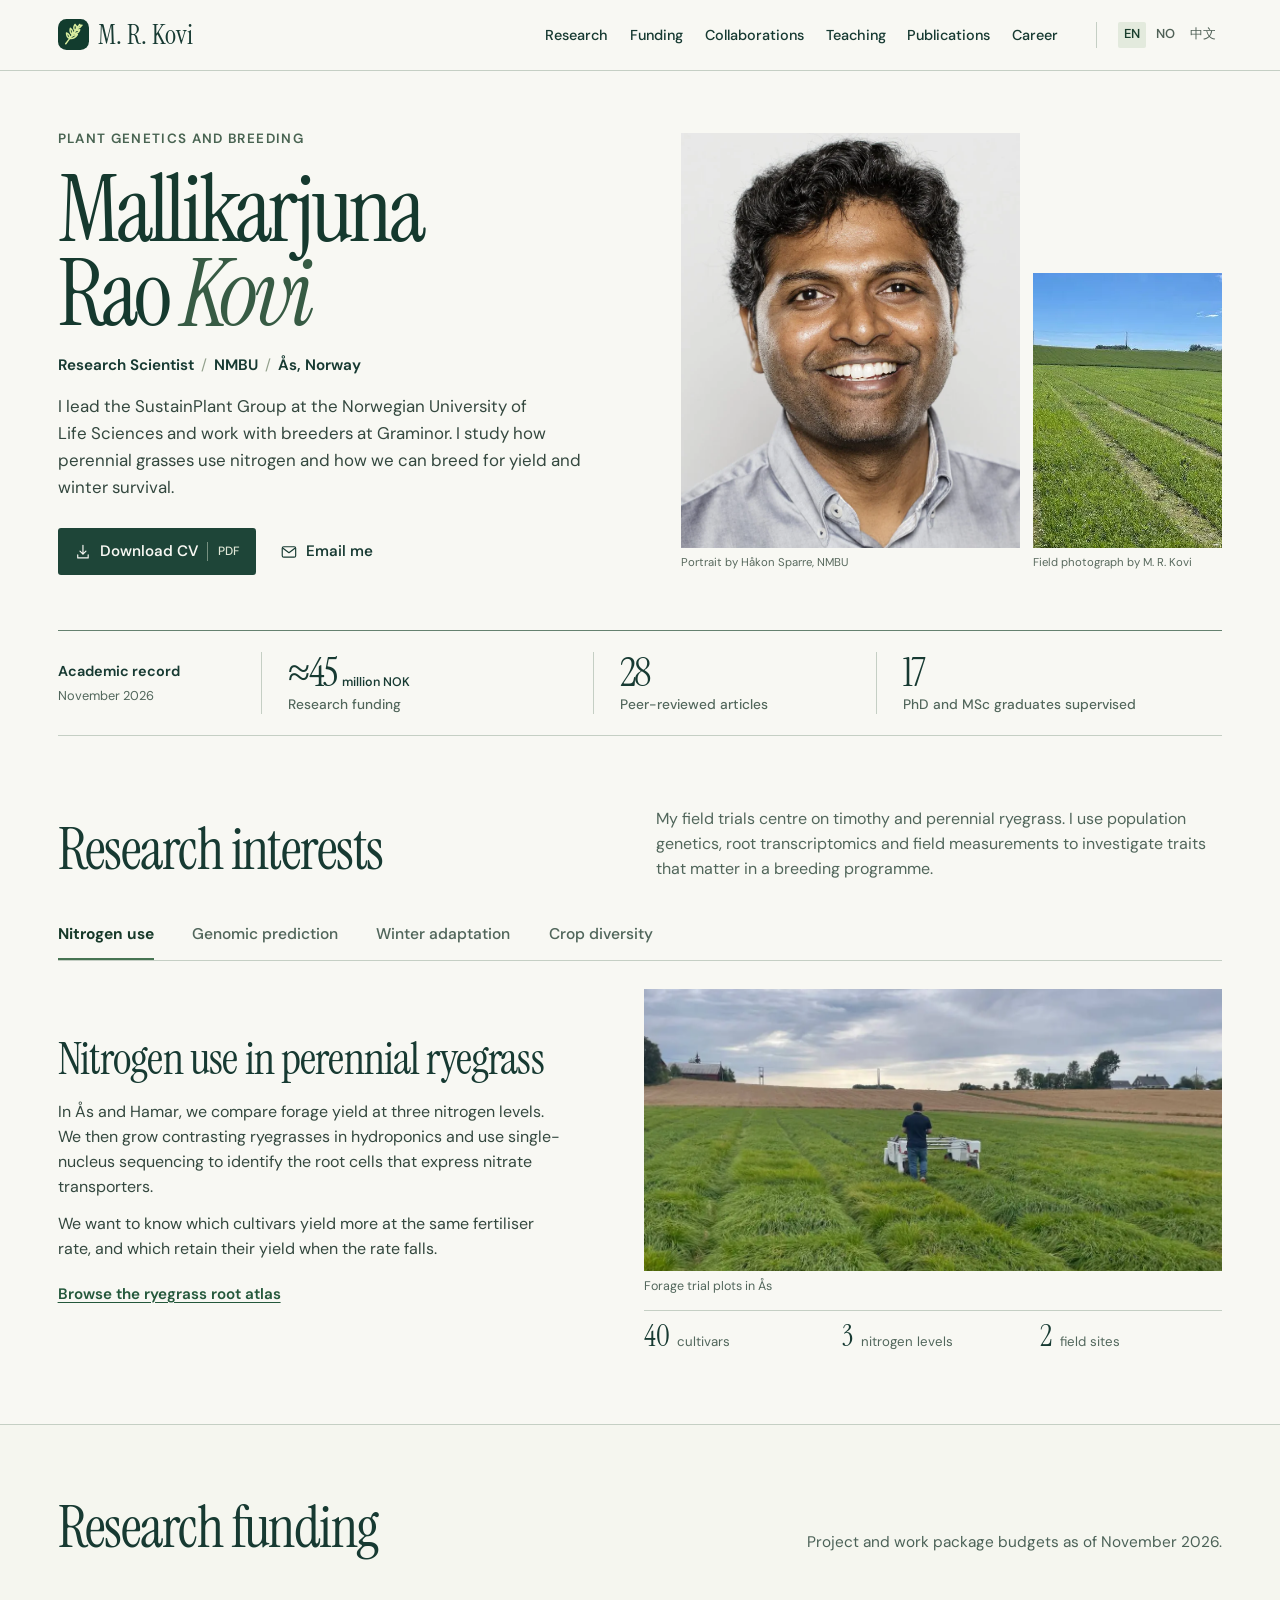
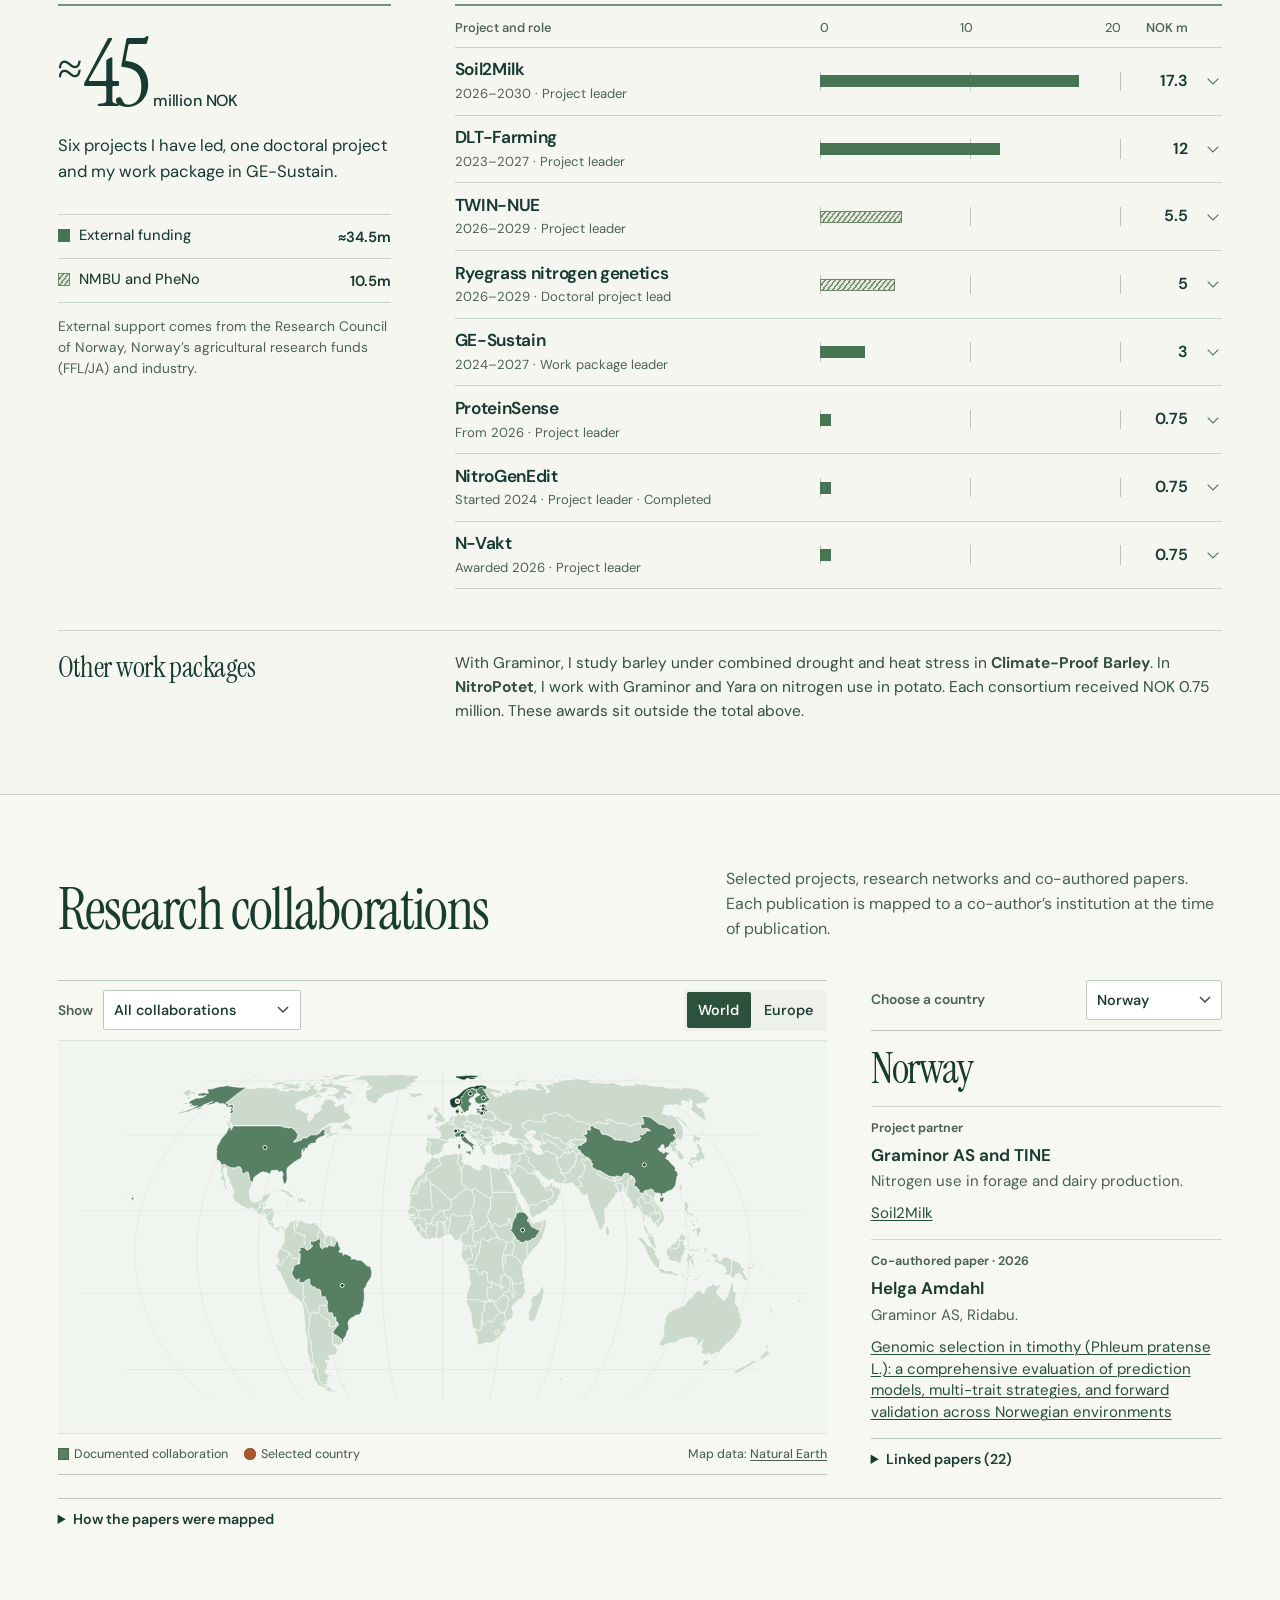
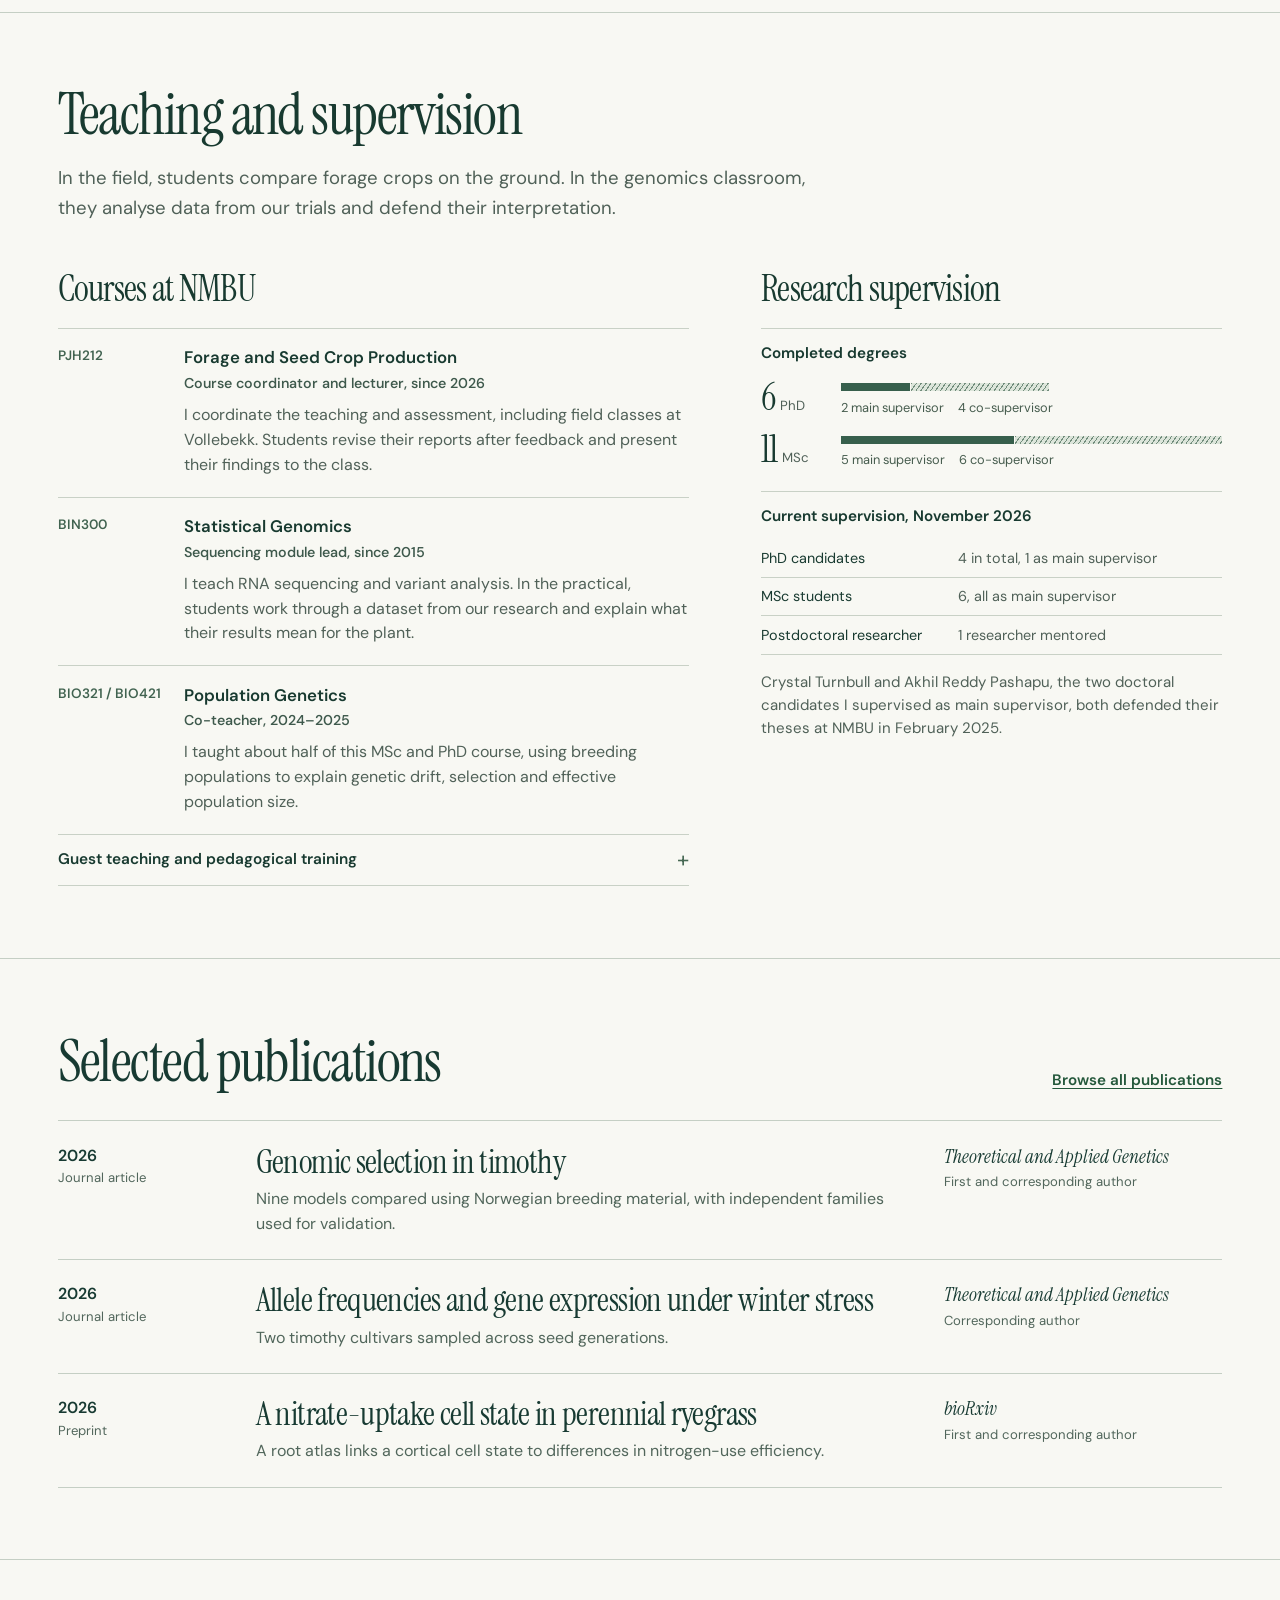
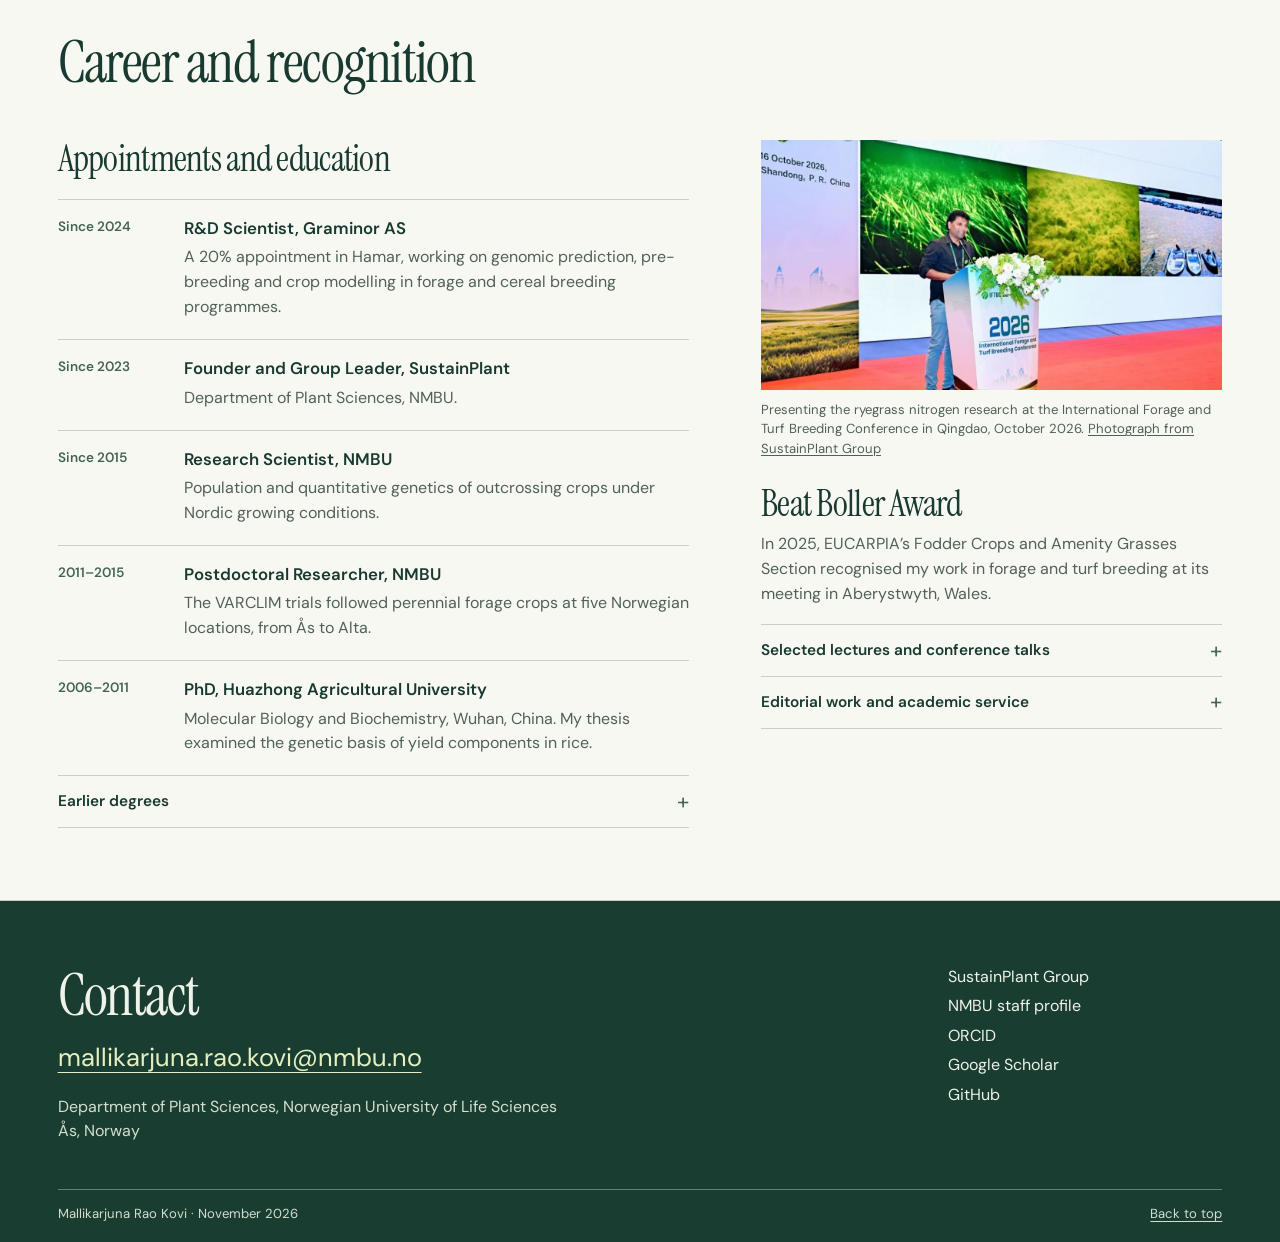
==== commit 4cb426a6: "Publish multilingual academic CV with international collaborations" ====
--- a/index.html
+++ b/index.html
@@ -1,251 +1,328 @@
 <!doctype html>
-<html lang="en">
-<head>
-<meta charset="utf-8">
-<meta name="viewport" content="width=device-width,initial-scale=1">
-<meta name="theme-color" content="#082b20">
-<title>Mallikarjuna Rao Kovi | Plant genetics &amp; breeding</title>
-<meta name="description" content="Plant geneticist at NMBU and Graminor. Explore Mallikarjuna Rao Kovi’s research on forage crops, funded projects, publications, teaching and supervision.">
-<link rel="canonical" href="https://kovimallik.github.io/">
-<meta property="og:title" content="Mallikarjuna Rao Kovi | Plant genetics &amp; breeding">
-<meta property="og:description" content="Research, teaching and open tools for Nordic forage breeding.">
-<meta property="og:type" content="website"><meta property="og:url" content="https://kovimallik.github.io/"><meta property="og:image" content="https://kovimallik.github.io/assets/portrait.webp">
-<link rel="icon" href="./assets/mark.svg" type="image/svg+xml">
-<link rel="preload" href="./assets/fonts/InstrumentSerif-Regular.woff" as="font" type="font/woff" crossorigin>
-<link rel="stylesheet" href="./style.css"><link rel="stylesheet" href="./funding.css"><link rel="stylesheet" href="./teaching.css">
-<script src="./script.js" defer></script>
-</head>
-<body>
-<a href="#main" class="skip">Skip to content</a>
-<svg xmlns="http://www.w3.org/2000/svg" aria-hidden="true" class="symbols"><defs>
-<symbol id="i-grass" viewBox="0 0 32 32"><g stroke="currentColor" stroke-width="1.5" stroke-linecap="round" stroke-linejoin="round" fill="none"><path d="M6 29C10 22 17 15 24 3M11 22C8 21 7.5 17.8 7 15c3 .8 5.2 2.6 5 6.2m2.2-3.2c-2.9-1.5-3-4.1-2.7-6.7 2.7 1.3 4 3.6 3.2 6.1m2.3-3.5c-2.2-1.7-2.1-4.4-1.4-6.5 2.2 1.2 3.2 3.3 2.5 5.1m2.3-3.7c-1.5-2.1-1-4.3.5-6.1 1.4 1.3 1.9 3 1.4 4.5M11.5 22.4c2.4-3.5 5.2-3.8 8.6-4.1-1.9 3-4.2 4.9-8.6 4.1m4-5.7c2.4-3.3 4.8-3.7 7.7-3.9-1.4 2.9-3.8 4.7-7.7 3.9m3.3-5.4c2.2-3 4.6-3.5 7.1-3.6-1.3 2.7-3.3 4.3-7.1 3.6"/></g></symbol>
-<symbol id="i-down" viewBox="0 0 24 24"><path d="M12 3v12m-4-4 4 4 4-4M5 16v4h14v-4"/></symbol>
-<symbol id="i-pin" viewBox="0 0 24 24"><path d="M19 10c0 5-7 11-7 11S5 15 5 10a7 7 0 1 1 14 0Z"/><circle cx="12" cy="10" r="2.2"/></symbol>
-<symbol id="i-book" viewBox="0 0 24 24"><path d="M3 5c3.6-1.2 6.4-.5 9 1.4C14.6 4.5 17.4 3.8 21 5v14c-3.6-1.2-6.4-.5-9 1.4C9.4 18.5 6.6 17.8 3 19Zm9 1.4v14"/></symbol>
-<symbol id="i-funding" viewBox="0 0 24 24"><path d="M4 20h17M6 16v-4m6 4V8m6 8V4"/></symbol>
-<symbol id="i-people" viewBox="0 0 24 24"><circle cx="9" cy="8" r="3"/><path d="M3 20v-2a6 6 0 0 1 12 0v2m1-15a3 3 0 0 1 .1 6m2 3a5 5 0 0 1 3 4.5V20"/></symbol>
-<symbol id="i-leaf" viewBox="0 0 24 24"><path d="M3.8 20C7 14.5 11 10.2 17 7m-11 9C2.5 7 11 4 21 3c-.2 9-4.4 17.2-14.7 13.8"/></symbol>
-<symbol id="i-mail" viewBox="0 0 24 24"><rect x="3" y="5" width="18" height="14" rx="2"/><path d="m4.5 7 7.5 6 7.5-6"/></symbol>
-</defs></svg>
+<html lang="en"><head>
+<meta charset="utf-8"><meta name="viewport" content="width=device-width,initial-scale=1"><meta name="theme-color" content="#f8f8f3">
+<title>Mallikarjuna Rao Kovi | Plant genetics and breeding</title>
+<meta name="description" content="Academic profile of Mallikarjuna Rao Kovi. Research on forage breeding, funded projects, international collaborations, publications and teaching at NMBU."><link rel="canonical" href="https://kovimallik.github.io/">
+<link rel="alternate" hreflang="en" href="https://kovimallik.github.io/">
+<link rel="alternate" hreflang="nb" href="https://kovimallik.github.io/index-no.html">
+<link rel="alternate" hreflang="zh-Hans" href="https://kovimallik.github.io/index-zh.html">
+<link rel="alternate" hreflang="x-default" href="https://kovimallik.github.io/">
+<meta property="og:type" content="profile"><meta property="og:title" content="Mallikarjuna Rao Kovi | Plant genetics and breeding"><meta property="og:description" content="Academic profile of Mallikarjuna Rao Kovi. Research on forage breeding, funded projects, international collaborations, publications and teaching at NMBU."><meta property="og:url" content="https://kovimallik.github.io/"><meta property="og:image" content="https://kovimallik.github.io/assets/portrait.webp">
+<link rel="icon" href="./assets/mark.svg" type="image/svg+xml"><link rel="preload" href="./assets/fonts/InstrumentSerif-Regular.woff" as="font" type="font/woff" crossorigin>
+<link rel="stylesheet" href="./style.css"><link rel="stylesheet" href="./funding.css"><link rel="stylesheet" href="./teaching.css"><link rel="stylesheet" href="./world-map.css"><script src="./script.js" defer></script><script src="./world-map.js" defer></script>
+</head><body><a href="#main" class="skip">Skip to content</a>
 <header class="site-header"><div class="wrap headbar">
-<a href="#main" class="wordmark" aria-label="M. R. Kovi, home"><span class="mark"><svg aria-hidden="true"><use href="#i-grass"/></svg></span><span>M. R. Kovi</span></a>
-<nav aria-label="Main navigation" id="main-nav" class="main-nav"><a href="#research">Research</a><a href="#funding">Funding</a><a href="#teaching">Teaching &amp; supervision</a><a href="#publications">Publications</a><a href="#career">Career</a></nav>
-<a class="top-cv" href="./Mallikarjuna-Rao-Kovi-CV.pdf" download><svg class="icon"><use href="#i-down"/></svg><span>Download CV</span></a>
-<button type="button" class="menu-toggle" aria-label="Open navigation" aria-expanded="false" aria-controls="main-nav"><span></span><span></span><span></span></button>
+<a class="wordmark" href="#main" aria-label="M. R. Kovi · Home"><img src="./assets/mark.svg" width="33" height="33" alt="">M. R. Kovi</a>
+<nav class="main-nav" id="main-nav" aria-label="Main navigation"><a href="#research">Research</a><a href="#funding">Funding</a><a href="#collaborations">Collaborations</a><a href="#teaching">Teaching</a><a href="#publications">Publications</a><a href="#career">Career</a></nav>
+<nav class="languages" aria-label="Choose language"><a href="./index.html" lang="en" hreflang="en" aria-label="English" data-language="en" aria-current="true">EN</a> <a href="./index-no.html" lang="nb" hreflang="nb" aria-label="Norsk bokmål" data-language="no">NO</a> <a href="./index-zh.html" lang="zh-Hans" hreflang="zh-Hans" aria-label="简体中文" data-language="zh">中文</a></nav>
+<button type="button" class="menu-toggle" data-open="Menu" data-close="Close menu" aria-label="Menu" aria-controls="main-nav" aria-expanded="false"><span></span><span></span></button>
 </div></header>
 <main id="main">
-<section class="hero" aria-labelledby="name"><div class="wrap hero-inner">
-<div class="hero-bio"><p class="eyebrow hero-eyebrow"><span class="rule"></span>Plant genetics &amp; breeding</p>
-<h1 id="name">Mallikarjuna<br><em>Rao Kovi</em></h1>
-<div class="identity"><img src="./assets/portrait.webp" width="58" height="58" alt="Mallikarjuna Rao Kovi"><div><strong>Research Scientist, NMBU</strong><span>SustainPlant Group Leader · R&amp;D Scientist, Graminor</span></div></div>
-<p class="hero-text">I study how forage crops use nitrogen, survive Nordic winters and pass useful traits to the next generation.</p>
-<div class="actions"><a class="btn primary" href="#research">Explore my research</a><a class="hero-contact" href="#contact"><svg class="icon"><use href="#i-mail"/></svg>Get in touch</a></div>
+<section class="masthead" aria-labelledby="name"><div class="wrap hero-grid">
+<div class="bio"><div class="profession">Plant genetics and breeding</div>
+<h1 id="name" lang="en">Mallikarjuna<br>Rao <em>Kovi</em></h1>
+<p class="byline">Research Scientist <span aria-hidden="true">/</span> NMBU <span aria-hidden="true">/</span> Ås, Norway</p>
+<p class="bio-copy">I lead the SustainPlant Group at the Norwegian University of Life Sciences and work with breeders at Graminor. I study how perennial grasses use nitrogen and how we can breed for yield and winter survival.</p><div class="bio-links"><a class="button" href="./Mallikarjuna-Rao-Kovi-CV.pdf" download><svg class="icon" aria-hidden="true" viewBox="0 0 24 24"><path d="M12 3v12m-4-4 4 4 4-4M5 16v4h14v-4"/></svg>Download CV <span>PDF</span></a><a class="plain-link" href="mailto:mallikarjuna.rao.kovi@nmbu.no"><svg class="icon" aria-hidden="true" viewBox="0 0 24 24"><rect x="3" y="5" width="18" height="14" rx="2"/><path d="m4 7 8 6 8-6"/></svg>Email me</a></div>
 </div>
-<figure class="plate" id="hero-plate"><div class="plate-viewport" id="plate-viewport">
-<div class="plate-grid"></div><div class="plate-orbit"></div><i class="tick tl"></i><i class="tick tr"></i><i class="tick bl"></i><i class="tick br"></i>
-<img class="botany" src="./assets/ryegrass-plate.webp" alt="Botanical illustration of perennial ryegrass, with the seed heads, leaves and fibrous roots visible." width="1250" height="833" fetchpriority="high">
-<img class="field-image" src="./assets/field-phenotyping.webp" alt="A researcher guides a phenotyping platform across forage plots at NMBU in Ås." width="1200" height="675" hidden>
-<img class="plate-portrait" src="./assets/portrait.webp" alt="Portrait of Mallikarjuna Rao Kovi." width="600" height="600" hidden>
-<div class="plate-location"><svg class="icon"><use href="#i-pin"/></svg>Ås, Norway</div>
-</div><figcaption><div class="figtext"><em id="plate-name">Lolium perenne</em><span id="plate-detail">Perennial ryegrass</span></div><div class="view-switch" role="group" aria-label="Featured image"><button type="button" data-view="specimen" aria-pressed="true">Illustration</button><button type="button" data-view="portrait" aria-pressed="false">Portrait</button><button type="button" data-view="field" aria-pressed="false">Field trial</button></div></figcaption>
-</figure>
+<div class="hero-photos">
+<figure class="main-photo"><img src="./assets/portrait.webp" alt="Portrait of Mallikarjuna Rao Kovi" width="825" height="1100" fetchpriority="high"><figcaption>Portrait by Håkon Sparre, NMBU</figcaption></figure>
+<figure class="side-photo"><img src="./assets/proteinsense-field.webp" alt="Rows of forage grass in a Norwegian field trial." width="880" height="495"><figcaption>Field photograph by M. R. Kovi</figcaption></figure>
+</div>
 </div></section>
-<div class="record-strip"><div class="wrap metrics">
-<a href="#funding" class="metric"><svg class="icon"><use href="#i-funding"/></svg><div><strong>≈45<span> MNOK</span></strong><span>Research funding portfolio</span></div></a>
-<a href="#publications" class="metric"><svg class="icon"><use href="#i-book"/></svg><div><strong>28</strong><span>Peer-reviewed articles</span></div></a>
-<a href="#teaching" class="metric"><svg class="icon"><use href="#i-people"/></svg><div><strong>17</strong><span>PhD &amp; MSc completions</span></div></a>
-<a href="#career" class="metric"><svg class="icon"><use href="#i-leaf"/></svg><div><strong>2011</strong><span>Joined NMBU</span></div></a>
-</div></div>
-
-<section class="chapter research" id="research"><div class="wrap">
-<p class="eyebrow"><span class="rule"></span>Research interests</p>
-<div class="chapter-heading"><h2>From roots to field trials</h2><p class="intro">I work with breeders to connect variation in the genome to the traits we can measure in a crop.</p></div>
-<div class="theme-nav" aria-label="Research themes" hidden><button type="button" data-theme="nitrogen">Nitrogen efficiency</button><button type="button" data-theme="prediction">Genomic prediction</button><button type="button" data-theme="adaptation">Winter adaptation</button><button type="button" data-theme="resources">Seed &amp; crop genetics</button></div>
-<article id="nitrogen" class="theme-panel"><div class="panel-copy"><p class="smallcap">Perennial ryegrass</p><h3>Which grasses make better use of nitrogen?</h3><p>We grow 40 cultivars at three fertiliser levels, measuring yield alongside drone and robot observations. In the lab, we measure nitrogen uptake in contrasting plants and use single-nucleus sequencing to find which root cells express nitrate transporters.</p><p>Our aim is to identify grasses that produce more forage at a given nitrogen input, or hold their yield when that input falls.</p><a class="text-link" href="https://kovimallik.github.io/lolium-root-atlas/">Explore the ryegrass root atlas</a></div><figure class="field-panel"><img src="./assets/proteinsense-field.webp" alt="Green rows of forage grasses in a Norwegian field trial." width="880" height="495" loading="lazy"><figcaption><div><b>40</b><span>cultivars</span></div><div><b>3</b><span>nitrogen levels</span></div><div><b>2</b><span>field sites</span></div></figcaption></figure></article>
-<article id="prediction" class="theme-panel"><div class="panel-copy"><p class="smallcap">Timothy · genomic selection</p><h3>Can a model predict the next breeding cycle?</h3><p>With Graminor, we compared nine models in 889 full-sib timothy families and tested them in 213 independent families. Prediction accuracy fell when models met new families.</p><p>Testing across breeding cycles shows breeders how much confidence to place in a genomic ranking before the next field trial.</p><a class="text-link" href="https://doi.org/10.1007/s00122-026-05371-x">Read the study in Theoretical and Applied Genetics</a></div><figure class="chart-panel"><figcaption>Mean predictive correlation <i>r</i></figcaption><div class="bar-line"><span>Within-training cross-validation</span><div class="bar"><i style="--value:62%"></i></div><b>0.62</b></div><div class="bar-line"><span>Independent families</span><div class="bar"><i style="--value:16%"></i></div><b>0.16</b></div><p>Mean across 30 trait–dataset combinations. Bars are scaled from 0 to 1.</p></figure></article>
-<article id="adaptation" class="theme-panel"><div class="panel-copy"><p class="smallcap">Timothy · perennial ryegrass</p><h3>What changes when grass seed moves south?</h3><p>Seed of northern cultivars can be multiplied at lower latitudes. We track allele frequencies, winter survival and gene expression across generations to understand how multiplication environments influence adaptation.</p><a class="text-link" href="https://doi.org/10.1007/s00122-026-05270-1">Read the timothy population genetics study</a></div><div class="method-panel"><p class="smallcap">Traits in the field</p><ul><li><b>Freezing tolerance</b><span>Can crowns regrow after frost?</span></li><li><b>Ice encasement</b><span>How do plants respond to prolonged ice cover?</span></li><li><b>Persistence</b><span>Which families survive across sites and seasons?</span></li></ul></div></article>
-<article id="resources" class="theme-panel"><div class="panel-copy"><p class="smallcap">Red clover · meadow fescue · potato</p><h3>How can genetics help breeders choose their material?</h3><p>In tetraploid red clover, we compared gene expression in plants with contrasting seed set. In meadow fescue and potato, my work makes genome information easier for breeders to use when they evaluate traits and candidate genes.</p><a class="text-link" href="https://doi.org/10.1038/srep44383">Read the red clover seed-setting study</a></div><div class="method-panel"><p class="smallcap">Genomics resources</p><ul><li><b>ForageGrassBase</b><span>A genome database for meadow fescue. <a href="https://doi.org/10.1093/database/baaa046">Read the database paper</a>.</span></li><li><b>GE-Sustain</b><span>Gene discovery for potato disease resistance and processing quality.</span></li></ul></div></article>
-</div></section>
-<section class="chapter funding" id="funding" aria-labelledby="funding-title">
+<div class="wrap record-strip"><div class="record-heading"><strong>Academic record</strong><span>November 2026</span></div><a href="#funding" class="metric"><span class="metric-value">≈45 <small>million NOK</small></span><span class="metric-label">Research funding</span></a><a href="#publications" class="metric"><span class="metric-value">28</span><span class="metric-label">Peer-reviewed articles</span></a><a href="#teaching" class="metric"><span class="metric-value">17</span><span class="metric-label">PhD and MSc graduates supervised</span></a></div>
+<section class="chapter research" id="research"><div class="wrap"><header class="lead-heading"><h2>Research interests</h2><p>My field trials centre on timothy and perennial ryegrass. I use population genetics, root transcriptomics and field measurements to investigate traits that matter in a breeding programme.</p></header>
+<div class="theme-nav" aria-label="Research topics" hidden><button type="button" data-theme="nitrogen">Nitrogen use</button><button type="button" data-theme="prediction">Genomic prediction</button><button type="button" data-theme="adaptation">Winter adaptation</button><button type="button" data-theme="resources">Crop diversity</button></div>
+<article class="theme-panel" id="nitrogen"><div class="theme-copy"><h3>Nitrogen use in perennial ryegrass</h3><p>In Ås and Hamar, we compare forage yield at three nitrogen levels. We then grow contrasting ryegrasses in hydroponics and use single-nucleus sequencing to identify the root cells that express nitrate transporters.</p><p>We want to know which cultivars yield more at the same fertiliser rate, and which retain their yield when the rate falls.</p><a class="text-link" href="https://kovimallik.github.io/lolium-root-atlas/">Browse the ryegrass root atlas</a></div><figure class="field-study"><img src="./assets/field-phenotyping.webp" width="1200" height="675" loading="lazy" alt="A researcher using a field phenotyping platform in forage plots at NMBU."><figcaption><span>Forage trial plots in Ås</span><div class="trial-design"><div><strong>40</strong><span>cultivars</span></div><div><strong>3</strong><span>nitrogen levels</span></div><div><strong>2</strong><span>field sites</span></div></div></figcaption></figure></article>
+<article class="theme-panel" id="prediction"><div class="theme-copy"><h3>Testing genomic predictions in new families</h3><p>With Graminor, we compared nine genomic prediction models in timothy and tested them in 213 independent families. Mean predictive correlation fell from 0.62 in cross-validation to 0.16 in the independent families.</p><p>For a breeder choosing parents, the second test is closer to the decision that matters.</p><a class="text-link" href="https://doi.org/10.1007/s00122-026-05371-x">Read the timothy study</a></div><figure class="correlation"><figcaption>Predictive correlation <i>r</i></figcaption><div class="corr-row"><span>Within-training cross-validation</span><div class="corr-track"><b style="--w:62%"></b></div><strong>0.62</strong></div><div class="corr-row"><span>Independent families</span><div class="corr-track"><b style="--w:16%"></b></div><strong>0.16</strong></div><p>Mean Pearson correlation across 30 trait and dataset combinations. Scale from 0 to 1.</p></figure></article>
+<article class="theme-panel" id="adaptation"><div class="theme-copy"><h3>Winter survival across seed generations</h3><p>Seed of northern timothy cultivars is often multiplied farther south. We follow allele frequencies and gene expression across seed generations and test how plants recover from freezing and ice encasement.</p><p>The breeding question is whether a cultivar retains the winter hardiness it was selected for.</p><a class="text-link" href="https://doi.org/10.1007/s00122-026-05270-1">Read the winter stress study</a></div><div class="trait-note"><h4>Winter traits</h4><dl><dt>Freezing tolerance</dt><dd>Regrowth after frost</dd><dt>Ice encasement</dt><dd>Survival under prolonged ice cover</dd></dl></div></article>
+<article class="theme-panel" id="resources"><div class="theme-copy"><h3>Seed yield and genetic resources</h3><p>In tetraploid red clover, we compared gene expression in plants with contrasting seed set. In meadow fescue, we developed a public genome database to help researchers locate genes and compare sequences.</p><p>My current work also includes gene discovery for potato disease resistance and processing quality in GE-Sustain.</p><a class="text-link" href="https://doi.org/10.1038/srep44383">Read the red clover study</a></div><div class="trait-note"><h4>Genomic resources</h4><dl><dt><a href="https://doi.org/10.1093/database/baaa046">ForageGrassBase</a></dt><dd>Genome resources for meadow fescue</dd><dt><a href="https://www.sustainplantgroup.com/pages/research.html#ge-sustain">GE-Sustain</a></dt><dd>Potato disease resistance and tuber quality</dd></dl></div></article></div></section>
+<section lang="en" class="chapter funding" id="funding" aria-labelledby="funding-title">
   <div class="wrap">
-    <p class="eyebrow">Research funding</p>
-    <h2 id="funding-title">The project portfolio</h2>
-    <p class="intro">These projects connect questions about how crops use nitrogen with the decisions breeders and farmers make in the field.</p>
-    <div class="fund-grid">
-      <figure class="fund-overview" aria-labelledby="fund-caption">
-        <figcaption id="fund-caption">Funding by source</figcaption>
-        <p class="fund-total"><span aria-label="approximately">≈</span>45<span class="fund-unit">million NOK</span></p>
-        <div class="fund-track" aria-hidden="true"><span class="fund-ext"></span><span class="fund-int"></span></div>
-        <dl class="fund-legend">
-          <div><dt><i class="fund-swatch external" aria-hidden="true"></i>External funding</dt><dd>≈34.5m</dd></div>
-          <div><dt><i class="fund-swatch institutional" aria-hidden="true"></i>NMBU and PheNo</dt><dd>10.5m</dd></div>
+    <header class="fund-heading">
+      <h2 id="funding-title">Research funding</h2>
+      <p>Project and work package budgets as of November 2026.</p>
+    </header>
+    <div class="fund-layout">
+      <div class="fund-overview">
+        <p class="fund-total"><span class="fund-approx" aria-label="Approximately">≈</span>45<span class="fund-unit">million NOK</span></p>
+        <p class="fund-scope">Six projects I have led, one doctoral project and my work package in GE-Sustain.</p>
+        <dl class="fund-source-list">
+          <div>
+            <dt><i class="fund-key" aria-hidden="true"></i>External funding</dt>
+            <dd>≈34.5m</dd>
+          </div>
+          <div>
+            <dt><i class="fund-key fund-internal-key" aria-hidden="true"></i>NMBU and PheNo</dt>
+            <dd>10.5m</dd>
+          </div>
         </dl>
-        <p class="fund-source">External funding comes from the Research Council of Norway, agricultural research funds (FFL/JA) and industry partners.</p>
-        <p class="fund-scope">November 2026 · Project budgets and my own GE-Sustain work package. Amounts are rounded.</p>
-      </figure>
-      <div class="fund-list">
-        <div class="fund-head" aria-hidden="true"><span>Funded project</span><span>Budget · NOK</span></div>
-        <details class="fund-row">
-          <summary><span class="fund-name">Soil2Milk<small>2026–2030 · Project leader</small></span><span class="fund-amount">17.3m</span><i aria-hidden="true" class="fund-expand"></i></summary>
-          <div class="fund-detail"><p>How do choices in a grass field affect milk production? We follow nitrogen through ryegrass and legume mixtures, forage quality and dairy cows, measuring nitrogen losses and methane emissions along the way.</p><p>NOK 16m from the Research Council of Norway and NOK 1.3m from industry. Partners include TINE, Graminor, Yara and Norwegian Agricultural Extension Service.</p><a href="https://www.nmbu.no/en/research/projects/soil2milk">Soil2Milk at NMBU</a></div>
-        </details>
-        <details class="fund-row">
-          <summary><span class="fund-name">DLT-Farming<small>2023–2027 · Project leader</small></span><span class="fund-amount">12m</span><i aria-hidden="true" class="fund-expand"></i></summary>
-          <div class="fund-detail"><p>We compare 40 perennial ryegrass cultivars at Ås and Hamar under three nitrogen regimes. Field robots, drones and ground sensors help us relate canopy measurements to dry matter yield, forage quality and genetic variation.</p><p>NOK 9.86m in public funding and NOK 2.14m from industry. Partners include Graminor, BioDrone and Accenture.</p><a href="https://www.nmbu.no/en/research/projects/dlt-farming">DLT-Farming at NMBU</a></div>
-        </details>
-        <details class="fund-row">
-          <summary><span class="fund-name">TWIN-NUE<small>2026–2029 · Project leader</small></span><span class="fund-amount">5.5m</span><i aria-hidden="true" class="fund-expand"></i></summary>
-          <div class="fund-detail"><p>Daily 3D scans reveal how perennial ryegrass and oat grow under different nitrogen supplies. We combine these measurements with genomic data to model growth and predict how individual genotypes respond to fertiliser.</p><p>Funded by NMBU and the Norwegian Plant Phenotyping Infrastructure (PheNo).</p><a href="https://www.nmbu.no/en/research/projects/twin-nue">TWIN-NUE at NMBU</a></div>
-        </details>
-        <details class="fund-row">
-          <summary><span class="fund-name">Ryegrass nitrogen genetics<small>2026–2029 · Doctoral project lead</small></span><span class="fund-amount">5m</span><i aria-hidden="true" class="fund-expand"></i></summary>
-          <div class="fund-detail"><p>This NMBU-funded doctoral project uses gene editing to test how candidate genes influence nitrogen use in perennial ryegrass. Molecular studies of nitrogen uptake help identify plants that make better use of the nitrogen available.</p><a href="https://www.sustainplantgroup.com/pages/team.html">Doctoral research at SustainPlant</a></div>
-        </details>
-        <details class="fund-row">
-          <summary><span class="fund-name">GE-Sustain<small>2024–2027 · Work package leader</small></span><span class="fund-amount">3m</span><i aria-hidden="true" class="fund-expand"></i></summary>
-          <div class="fund-detail"><p>I lead gene discovery for potato disease resistance and processing quality. The team studies genetic targets to help breeders improve resistance to late blight and select for tuber quality.</p><p>NOK 3m covers my work package within the NOK 16m project led by Graminor.</p><a href="https://www.sustainplantgroup.com/pages/research.html#ge-sustain">GE-Sustain at SustainPlant</a></div>
-        </details>
-        <details class="fund-row">
-          <summary><span class="fund-name">ProteinSense<small>From 2026 · Project leader</small></span><span class="fund-amount">0.75m</span><i aria-hidden="true" class="fund-expand"></i></summary>
-          <div class="fund-detail"><p>Grass protein changes as the crop matures. With TINE, Yara and Graminor, we are testing whether drone images and field measurements can forecast crude protein and help farmers choose a harvest date.</p><p>Funded by FFL/JA.</p><a href="https://www.nmbu.no/en/research/projects/proteinsense">ProteinSense at NMBU</a></div>
-        </details>
-        <details class="fund-row">
-          <summary><span class="fund-name">NitroGenEdit<small>Started 2024 · Completed · Project leader</small></span><span class="fund-amount">0.75m</span><i aria-hidden="true" class="fund-expand"></i></summary>
-          <div class="fund-detail"><p>With Graminor, we screened perennial ryegrass cultivars in hydroponics and developed gene-editing targets for nitrogen transport and metabolism. This FFL/JA pilot established a basis for testing gene function in contrasting cultivars.</p><a href="https://www.nmbu.no/en/research/projects/nitrogenedit">NitroGenEdit at NMBU</a></div>
-        </details>
-        <details class="fund-row">
-          <summary><span class="fund-name">N-Vakt<small>Awarded 2026 · Project leader</small></span><span class="fund-amount">0.75m</span><i aria-hidden="true" class="fund-expand"></i></summary>
-          <div class="fund-detail"><p>This project with Agdir Drift AS will test whether satellite observations can help map nitrogen surpluses and identify grassland at risk of nitrogen leaching. FFL/JA awarded the project funding in 2026.</p><a href="https://www.landbruksdirektoratet.no/nb/nyhetsrom/nyhetsarkiv/fra-presisjonsjordbruk-til-avokado-21-nye-og-spennende-utredninger-og-forprosjekter-innen-jordbruk-og-matindustri">Funding announcement from the Norwegian Agriculture Agency</a></div>
+        <p class="fund-source-note">External support comes from the Research Council of Norway, Norway’s agricultural research funds (FFL/JA) and industry.</p>
+      </div>
+      <div class="fund-chart" aria-label="Project budgets in millions of Norwegian kroner">
+        <div class="fund-chart-head" aria-hidden="true">
+          <span class="fund-project-label">Project and role</span>
+          <span class="fund-chart-axis"><span>0</span><span>10</span><span>20</span></span>
+          <span class="fund-amount-label">NOK m</span>
+        </div>
+        <!-- Each budget is plotted on the same 0 to 20 million NOK scale. -->
+        <details class="fund-row">
+          <summary>
+            <span class="fund-label"><strong>Soil2Milk</strong><small>2026–2030 · Project leader</small></span>
+            <span class="fund-plot" aria-hidden="true"><i style="--share:86.5%"></i></span>
+            <span class="fund-amount">17.3<span class="fund-sr"> million NOK</span></span><i class="fund-toggle" aria-hidden="true"></i>
+          </summary>
+          <div class="fund-detail"><p>We trace nitrogen from grass and clover fields through forage and dairy cows, measuring feed quality, nitrogen losses and methane emissions. The Research Council of Norway contributes NOK 16 million and industry partners contribute NOK 1.3 million. Partners include TINE, Graminor, Yara and the Norwegian Agricultural Extension Service.</p>
+            <a href="https://www.nmbu.no/en/research/projects/soil2milk">Soil2Milk at NMBU</a></div>
+        </details>
+        <details class="fund-row">
+          <summary>
+            <span class="fund-label"><strong>DLT-Farming</strong><small>2023–2027 · Project leader</small></span>
+            <span class="fund-plot" aria-hidden="true"><i style="--share:60%"></i></span>
+            <span class="fund-amount">12<span class="fund-sr"> million NOK</span></span><i class="fund-toggle" aria-hidden="true"></i>
+          </summary>
+          <div class="fund-detail"><p>At Ås and Hamar, we compare 40 perennial ryegrass cultivars under three nitrogen regimes. Field robots, drones and sensors help us relate canopy measurements to dry matter yield and forage quality. The budget includes NOK 9.86 million in public funding and NOK 2.14 million from industry. Partners include Graminor, BioDrone and Accenture.</p>
+            <a href="https://www.nmbu.no/en/research/projects/dlt-farming">DLT-Farming at NMBU</a></div>
+        </details>
+        <details class="fund-row fund-internal">
+          <summary>
+            <span class="fund-label"><strong>TWIN-NUE</strong><small>2026–2029 · Project leader</small></span>
+            <span class="fund-plot" aria-hidden="true"><i style="--share:27.5%"></i></span>
+            <span class="fund-amount">5.5<span class="fund-sr"> million NOK</span></span><i class="fund-toggle" aria-hidden="true"></i>
+          </summary>
+          <div class="fund-detail"><p>Daily 3D scans record how ryegrass and oat grow at different nitrogen levels. We combine those measurements with genomic data to model how individual genotypes respond to fertiliser. NMBU and the Norwegian Plant Phenotyping Infrastructure (PheNo) fund the project.</p>
+            <a href="https://www.nmbu.no/en/research/projects/twin-nue">TWIN-NUE at NMBU</a></div>
+        </details>
+        <details class="fund-row fund-internal">
+          <summary>
+            <span class="fund-label"><strong>Ryegrass nitrogen genetics</strong><small>2026–2029 · Doctoral project lead</small></span>
+            <span class="fund-plot" aria-hidden="true"><i style="--share:25%"></i></span>
+            <span class="fund-amount">5<span class="fund-sr"> million NOK</span></span><i class="fund-toggle" aria-hidden="true"></i>
+          </summary>
+          <div class="fund-detail"><p>This NMBU-funded doctoral project uses gene editing to test how candidate genes affect nitrogen uptake and use in perennial ryegrass.</p>
+            <a href="https://www.sustainplantgroup.com/pages/team.html">Doctoral research at SustainPlant</a></div>
+        </details>
+        <details class="fund-row">
+          <summary>
+            <span class="fund-label"><strong>GE-Sustain</strong><small>2024–2027 · Work package leader</small></span>
+            <span class="fund-plot" aria-hidden="true"><i style="--share:15%"></i></span>
+            <span class="fund-amount">3<span class="fund-sr"> million NOK</span></span><i class="fund-toggle" aria-hidden="true"></i>
+          </summary>
+          <div class="fund-detail"><p>I lead gene discovery for potato disease resistance and processing quality. My work package has a budget of NOK 3 million within the NOK 16 million consortium led by Graminor.</p>
+            <a href="https://www.sustainplantgroup.com/pages/research.html#ge-sustain">GE-Sustain at SustainPlant</a></div>
+        </details>
+        <details class="fund-row">
+          <summary>
+            <span class="fund-label"><strong>ProteinSense</strong><small>From 2026 · Project leader</small></span>
+            <span class="fund-plot" aria-hidden="true"><i style="--share:3.75%"></i></span>
+            <span class="fund-amount">0.75<span class="fund-sr"> million NOK</span></span><i class="fund-toggle" aria-hidden="true"></i>
+          </summary>
+          <div class="fund-detail"><p>With TINE, Yara and Graminor, we test whether drone images and field measurements can predict crude protein in grass and help farmers choose when to harvest. FFL/JA funds the work.</p>
+            <a href="https://www.nmbu.no/en/research/projects/proteinsense">ProteinSense at NMBU</a></div>
+        </details>
+        <details class="fund-row">
+          <summary>
+            <span class="fund-label"><strong>NitroGenEdit</strong><small>Started 2024 · Project leader · Completed</small></span>
+            <span class="fund-plot" aria-hidden="true"><i style="--share:3.75%"></i></span>
+            <span class="fund-amount">0.75<span class="fund-sr"> million NOK</span></span><i class="fund-toggle" aria-hidden="true"></i>
+          </summary>
+          <div class="fund-detail"><p>In this FFL/JA pilot with Graminor, we screened ryegrass cultivars in hydroponics and selected genes for studies of nitrogen transport and metabolism.</p>
+            <a href="https://www.nmbu.no/en/research/projects/nitrogenedit">NitroGenEdit at NMBU</a></div>
+        </details>
+        <details class="fund-row">
+          <summary>
+            <span class="fund-label"><strong>N-Vakt</strong><small>Awarded 2026 · Project leader</small></span>
+            <span class="fund-plot" aria-hidden="true"><i style="--share:3.75%"></i></span>
+            <span class="fund-amount">0.75<span class="fund-sr"> million NOK</span></span><i class="fund-toggle" aria-hidden="true"></i>
+          </summary>
+          <div class="fund-detail"><p>With Agdir Drift AS, we will test whether satellite data can identify grassland with surplus nitrogen and a risk of leaching. FFL/JA awarded funding in 2026.</p>
+            <a href="https://www.landbruksdirektoratet.no/nb/nyhetsrom/nyhetsarkiv/fra-presisjonsjordbruk-til-avokado-21-nye-og-spennende-utredninger-og-forprosjekter-innen-jordbruk-og-matindustri">Norwegian Agriculture Agency award announcement</a></div>
         </details>
       </div>
     </div>
-    <aside class="fund-further" aria-label="Further work package leadership"><h3>Further work package leadership</h3><p><strong>Climate-Proof Barley</strong> studies how barley responds to combined drought and heat stress with Graminor. In <strong>NitroPotet</strong>, I lead screening for nitrogen use efficiency in potato with Graminor and Yara. Each consortium has a NOK 0.75m grant, accounted for separately from the portfolio above.</p></aside>
+    <aside class="fund-related">
+      <h3>Other work packages</h3>
+      <p>With Graminor, I study barley under combined drought and heat stress in <strong>Climate-Proof Barley</strong>. In <strong>NitroPotet</strong>, I work with Graminor and Yara on nitrogen use in potato. Each consortium received NOK 0.75 million. These awards sit outside the total above.</p>
+    </aside>
   </div>
 </section>
 
-<section class="chapter teaching-chapter" id="teaching" aria-labelledby="teaching-title">
+<section class="chapter network-section" id="collaborations" aria-labelledby="network-title"><div class="wrap">
+<header class="network-heading"><h2 id="network-title">Research collaborations</h2><p>Selected projects, research networks and co-authored papers. Each publication is mapped to a co-author’s institution at the time of publication.</p></header>
+<div class="network-layout"><div class="network-atlas">
+<div class="network-toolbar" hidden>
+<label class="network-select-label" for="network-type">Show</label><select id="network-type" data-network-type><option value="all">All collaborations</option><option value="project">Projects and networks</option><option value="paper">Co-authored papers</option></select>
+<div class="network-zoom" aria-label="Map view" role="group"><button type="button" data-network-zoom="world" aria-pressed="true">World</button><button type="button" data-network-zoom="europe" aria-pressed="false">Europe</button></div></div>
+<figure class="network-figure">
+<svg xmlns="http://www.w3.org/2000/svg" class="network-map" role="group" aria-label="World map of selected research collaborations" viewBox="0 -12 880 392" data-world-box="0 -12 880 392" data-europe-box="387 5 150 87">
+<image href="./assets/collaboration-geography.svg" x="0" y="-12" width="880" height="392" aria-hidden="true"/>
+<a href="#network-nor" data-network-iso="NOR" data-europe="true" aria-label="Norway"><title>Norway</title><path d="M462 0.3L462.5 0L464.6 -0L466.5 0.3L471.4 1L467.9 1.4L467.2 2.2L466 2.4L465.5 3.3L463.7 3.3L460.4 2.6L461.6 2.3L459.4 2L456.4 1.1L455.2 0.4ZM489.7 13.3L487.2 14L486 14.1L486.3 13L484.1 12.4L481.8 12.9L481.3 14.1L479.9 14.8L478.1 14.4L476 14.5L474 13.6L473.2 14.1L472.2 14.1L472.2 15.2L469.1 15L468.8 15.9L467.3 15.9L462.8 21.7L463.5 22.3L463 23.1L461.3 23.1L460.4 24.9L460.8 27.5L462 28.5L461.7 31L460.4 32.4L459.7 33.7L458.4 32.3L455.1 34.8L452.7 35.3L450.2 34.2L449.4 31.9L448.6 27.2L450.2 25.9L454.6 24.2L457.8 22.3L460.6 19.7L464.1 16.3L466.6 15L470.6 12.9L473.9 12.2L476.6 12.3L478.7 11L481.5 11.1L484.3 10.8L489.6 11.9L487.7 12.3ZM479.7 -0L477.7 0.5L473.5 0.6L465.1 -0.2L473 -0.5L476.7 -0.3ZM476.4 2.1L473.2 2.6L470.6 2.3L471.5 2L470.6 1.7L473.5 1.5L474.2 1.9Z" vector-effect="non-scaling-stroke"/><circle class="network-marker" cx="456.9" cy="28.4" r="2.3" vector-effect="non-scaling-stroke"/></a>
+<a href="#network-bra" data-network-iso="BRA" data-europe="false" aria-label="Brazil"><title>Brazil</title><path d="M325 304.4L324.1 302.8L324.8 301.4L323.1 299.5L321.1 297.9L318.5 296L317.7 296.1L315 293.8L313.7 294.1L315.9 290.1L317.8 287.3L319.1 286.1L320.7 284.4L320.4 282L319 280.3L318 280.9L317.9 275.7L317.1 275.2L316.3 275.7L315.4 275.5L313.8 270.7L312.2 269.9L311.4 270.5L308.9 269.9L308.5 265.8L307.6 264.1L308.2 263.4L307.8 261.7L308.2 260.3L308.3 257.9L307.6 256L306.2 255.1L305.9 253.9L306 252.1L301.6 252L300.3 248.4L301 248.4L300 244.3L298.6 243.4L297.1 243.4L296.1 242.5L294.5 241.9L293.5 240.7L290.8 240.2L288.1 237.4L287.8 231.8L284.8 232.3L283.6 233.5L281.7 234.7L281.3 235.7L280.1 235.8L278.3 235.5L277.1 236L276 235.7L275.7 230.9L274 232.8L271.9 232.7L270.9 231L269.3 230.8L269.7 229.5L268.3 227.6L267.2 224.7L267.7 224.2L267.7 222.8L269 221.9L268.7 220.2L269.3 219.1L269.4 217.7L272 215.5L273.9 214.9L274.2 214.4L276.3 214.6L277.1 205.9L277.2 204.5L276.8 202.7L275.7 201.6L275.8 199.3L277.1 198.8L277.6 199.1L277.6 197.9L276.3 197.6L276.3 195.6L280.8 195.7L281.6 194.6L282.3 195.6L282.7 197.4L283.1 197L284.4 198.7L286.2 198.5L286.7 197.5L288.5 196.8L289.4 196.3L289.7 194.9L291.4 194L291.3 193.4L289.3 193.1L289 191.1L289.2 189L288.1 188.2L288.6 187.9L290.3 188.3L292.2 189.1L292.8 188.3L294.5 187.9L297.2 186.7L298.1 185.5L297.8 184.6L299 184.4L299.6 185.2L299.2 186.5L300 187L300.5 188.5L299.8 189.6L299.4 192.3L300 193.9L300.1 195.4L301.5 196.8L302.7 197L303 196.4L303.7 196.2L304.8 195.7L305.5 194.8L308.7 195.3L308.8 193.1L309.7 193.3L310.8 193L312.1 193.7L313.2 194.3L313.9 193.5L314.4 193.6L314.7 194.5L315.9 194.3L319 187.9L319.8 187.7L320.3 189.5L321.6 195L322.8 195.5L322.8 197.7L321.1 200.3L321.8 201.2L325.9 201.7L326 204.9L327.8 202.8L330.8 204L334.7 205.9L335.8 207.8L335.5 209.5L338.2 208.5L342.8 210.2L346.3 210.1L349.8 212.7L352.8 216.2L354.7 217.1L356.7 217.3L357.5 218.3L358.4 222.3L358.9 224.2L358.1 229.4L357 231.4L353.9 235.8L352.6 239.3L351 242L350.4 242.1L349.9 244.4L350.4 250.2L350.1 255L350 257L349.4 258.2L349.3 262.3L347.4 266.3L347.3 269.4L345.6 270.7L345.3 272.6L342.8 272.6L339.4 273.7L338 275.1L335.6 275.9L333.2 278.3L331.7 281.3L331.7 283.5L332.3 285.2L332.4 288.2L332.1 289.6L330.8 291.2L329.3 296.4L327.8 298.7L326.6 300L326.1 302.8Z" vector-effect="non-scaling-stroke"/><circle class="network-marker" cx="325.0" cy="239.1" r="2.3" vector-effect="non-scaling-stroke"/></a>
+<a href="#network-chn" data-network-iso="CHN" data-europe="false" aria-label="China"><title>China</title><path d="M690.6 144L688.6 143L687.9 140.4L688.7 139L691 138.2L692.3 138.2L693.1 139.4L692.4 140.7L692.3 142.5ZM604.3 73.8L603.6 72.3L604.7 71.6L600.9 67L604.4 66L605.1 65.4L604.4 60.8L608.7 61.6L609.2 60.5L608 58L609.5 57.7L610.1 56.1L610.8 55.9L612.2 57.6L614.6 58.9L617.9 59.9L620.4 61.9L621.2 64.9L622.5 66.1L625.1 66.5L628 66.9L631.2 68.5L632.6 68.8L634.8 71.2L636.8 72.8L639 72.7L643.5 73.3L646.1 73L648.3 73.4L652.2 75L654.7 75L656 75.8L657.6 74.4L660.4 73.5L663.4 73.4L665.3 72.4L665.9 71L666.8 70.1L666 69.2L664.7 68.2L664.7 66.5L666 66.8L668.4 67.3L669.5 65.9L672 64.9L672.3 63.2L673.2 62.5L675.8 62.1L677.6 62.4L677.2 61.5L674.1 59.7L672 58.9L671.1 59.9L668.9 59.5L668 59.8L666.8 58.8L666.4 56.3L666 54.4L669 55.3L670.5 53.8L669.7 52.7L669.4 50.1L669.8 49.3L668.7 48L667.2 47.5L667.8 46.3L669.8 45.9L672.2 45.8L675.6 46.5L678 47.4L687.5 54.7L691.5 55.5L695.3 57.3L697.9 59.6L700.9 59.6L701.8 58.6L704.5 57.9L707.3 66.4L704.5 66L703.5 66.9L705.6 69.1L707.5 72.3L706.5 72.3L707.4 73.7L705 72.1L705.2 73.6L702.8 74.8L704.1 76.2L702.2 76.1L700.7 75.2L700.5 77.1L699.1 78.6L698.5 80.4L696 81.1L695.2 82.4L693.4 83.2L693.8 81.9L692.7 80.8L693.3 79L691.4 77.6L690.1 78.5L688.9 80.4L688.6 82.2L686.6 82.3L686.3 83.6L688.4 85.5L690.3 86L691.1 87.2L693.2 88L694.5 86L696.9 87.1L698.3 87.2L699.4 88.6L696.9 89.4L696.6 90.9L695.3 92.4L695.2 94.3L698.2 95.9L700.4 98.7L702.9 101.4L705.4 103.6L706.3 105.7L705.2 106.5L706.4 108.1L708.1 109L708.7 111.4L709.1 113.7L708 114L706.2 124.7L704 127.5L701.7 130L699.2 130.4L698.2 131.7L697.2 130.7L696.3 132.2L693.6 133.7L691.3 134.2L691.3 137.4L690.1 137.6L689 135.4L689.2 134.2L685.9 133.2L684.9 133.7L682.5 132.9L681.1 131.7L681 130L678.7 129.4L677.3 128.3L675.9 129.9L673.8 130.2L672 130.2L670.9 131L669.9 131.4L671.1 134.9L669.8 134.8L669.5 134.1L669.1 132.8L667.6 133.7L666.5 133.2L664.6 132L664.6 129.5L663 128.9L661.8 126.1L659.5 126.6L658.8 123.1L660.3 120.6L659.6 118.1L658.9 115.8L657.7 115.1L656.4 113.4L655.2 113.6L652.7 113.2L653 111.9L651.4 110.1L650.2 111.3L648.2 110.6L646.2 112.5L644.8 114.7L643.2 115.1L642 114.3L640.8 114.2L639 113.5L638 114.3L637.2 116.5L636.3 114.1L635.2 114.8L632.5 114.5L629.8 113.8L627.7 112.5L625.8 111.9L624.6 110.5L623.3 110.1L620.5 108.2L618.5 107.3L617.8 108L614.2 105.9L611.5 104.1L610 100.9L611.7 101.3L611.3 99.8L610 98.3L609.5 96L606.2 92.7L602.3 91.5L601 89.4L599 88.1L598.3 87.3L597.5 85.7L597.2 84.6L595.7 84L595.1 84.3L593.7 81.7L594.1 81.1L593.6 80.4L595.1 79.2L596.3 78.6L598.7 79L598.8 77.3L601.3 76.9L601.7 75.9L604.3 74.4Z" vector-effect="non-scaling-stroke"/><circle class="network-marker" cx="670.6" cy="101.2" r="2.3" vector-effect="non-scaling-stroke"/></a>
+<a href="#network-dnk" data-network-iso="DNK" data-europe="true" aria-label="Denmark"><title>Denmark</title><path d="M458.4 42.3L457.2 42.6L455.8 42.3L455 41L454.8 38.7L455 38.1L455.5 37.5L457.1 37.3L457.7 36.7L459.1 36.1L459.1 37.2L458.7 37.9L458.9 38.6L460 38.9L457.8 41.1ZM462.7 39.7L463.4 40.8L462.4 42.7L460.4 41.4L460.1 40.4Z" vector-effect="non-scaling-stroke"/><circle class="network-marker" cx="456.6" cy="40.0" r="2.3" vector-effect="non-scaling-stroke"/></a>
+<a href="#network-est" data-network-iso="EST" data-europe="true" aria-label="Estonia"><title>Estonia</title><path d="M489.7 32.3L489.7 32.3L490.1 32.7L489.1 33.9L490 36L489.4 36.7L487.9 36.7L486.2 35.8L485.4 35.6L483.9 36L483.9 34.7L483.3 34.9L482 34.2L481.6 32.9L483.7 32.4L485.9 32Z" vector-effect="non-scaling-stroke"/><circle class="network-marker" cx="486.3" cy="33.9" r="2.3" vector-effect="non-scaling-stroke"/></a>
+<a href="#network-eth" data-network-iso="ETH" data-europe="false" aria-label="Ethiopia"><title>Ethiopia</title><path d="M551.6 175.8L545.3 185.2L542.2 185.3L540.2 187.6L538.7 187.6L538.1 188.6L536.5 188.6L535.5 187.6L533.4 188.9L532.7 190.2L529.3 189.6L526.3 187L524.7 187L523.9 185.9L523.8 184.1L522.6 183.6L521.2 180.2L520.1 179.5L519.6 178.2L518.4 176.7L517 176.4L517.7 174.6L518.9 174.6L519.7 167.5L520.8 166.6L520.9 165.4L521.8 163L523.2 161.4L523.9 158.3L524.2 155.7L526.9 156.3L527.5 154L529 155.4L530.3 154.7L530.9 155.3L532.5 155.4L534.5 156.6L535.2 157.7L536.3 158.7L537.4 160.5L538.2 161.5L537.5 162.9L536.8 164.4L537 165.2L537.1 166.2L538.4 166.2L538.9 166L539.5 166.6L539 167.7L541.8 172L549.6 175.8Z" vector-effect="non-scaling-stroke"/><circle class="network-marker" cx="531.3" cy="175.7" r="2.3" vector-effect="non-scaling-stroke"/></a>
+<a href="#network-fin" data-network-iso="FIN" data-europe="true" aria-label="Finland"><title>Finland</title><path d="M486 14.1L486.1 15.3L488.9 16.5L487.8 17.8L490.3 19.8L489.6 21.4L491.5 22.8L491.2 24.1L494.1 25.4L493.7 26.4L489.4 30.2L480.5 31.5L479.2 30.4L477.4 29.7L477.4 27.7L476.2 25.9L476.8 24.8L478.1 23.5L481.6 21.5L482.6 21.1L482.2 20.3L479.7 19.4L479 18.7L478.3 16L475.5 14.9L473.2 14.1L474 13.6L476 14.5L478.1 14.4L479.9 14.8L481.3 14.1L481.8 12.9L484.1 12.4L486.3 13Z" vector-effect="non-scaling-stroke"/><circle class="network-marker" cx="486.6" cy="24.6" r="2.3" vector-effect="non-scaling-stroke"/></a>
+<a href="#network-ita" data-network-iso="ITA" data-europe="true" aria-label="Italy"><title>Italy</title><path d="M460.7 61.9L461.9 62.3L462.1 61.8L464.1 61.3L464.6 62.2L467.5 62.9L467.3 64.2L467.9 65.3L466.3 64.9L464.7 65.8L464.9 67.1L464.7 67.8L465.5 69.2L467.5 70.5L468.6 72.7L471.1 74.9L472.7 74.8L473.2 75.4L472.7 76L478.1 79.2L478.4 79.7L478.1 80.7L476.8 79.4L475 79L474.2 80.7L475.8 81.7L475.7 83.2L474.8 83.3L473.9 85.7L473 85.9L473.7 83L472.8 81.4L472 80L468.1 76.9L466.6 76.8L464.9 75.5L462.9 73.8L461.4 72.3L460.7 69.6L459.6 69.3L458 68.5L455.1 70.2L455.3 69.1L454.2 68.8L453.6 66.7L454.2 65.9L453.6 65L453.7 64.2L454.5 64.8L455.5 64.7L456.6 63.8L456.9 64.2L457.9 64.1L458.3 63.1L459.8 63.4L460.6 63ZM471 85.3L472.6 85L472 87.2L472.4 88.1L472 89.5L466.2 86.7L466.4 85.3L468.9 85.6ZM458 77.7L459 76.9L460.3 78.8L460.2 82.4L459.2 82.2L458.4 83.2L457.6 82.4L457.4 79.1L456.9 77.6Z" vector-effect="non-scaling-stroke"/><circle class="network-marker" cx="462.3" cy="67.5" r="2.3" vector-effect="non-scaling-stroke"/></a>
+<a href="#network-lva" data-network-iso="LVA" data-europe="true" aria-label="Latvia"><title>Latvia</title><path d="M489.4 36.7L490.4 37.2L490.8 38.2L491.7 39.6L489.9 40.4L488.8 40.8L485.5 39.1L483.7 39.3L480.6 39.2L478.7 39.9L478.4 38.2L479.1 36.8L480.7 36L482.4 37.7L483.9 37.6L483.9 36L485.4 35.6L486.2 35.8L487.9 36.7Z" vector-effect="non-scaling-stroke"/><circle class="network-marker" cx="486.3" cy="37.6" r="2.3" vector-effect="non-scaling-stroke"/></a>
+<a href="#network-ltu" data-network-iso="LTU" data-europe="true" aria-label="Lithuania"><title>Lithuania</title><path d="M488.8 40.8L489.2 41.8L487.8 42.6L487.6 43.9L485.8 44.7L484 44.7L483.4 44L482.4 43.8L482.1 43.2L482.2 42.5L481.4 42.2L479.4 41.8L478.7 39.9L480.6 39.2L483.7 39.3L485.5 39.1Z" vector-effect="non-scaling-stroke"/><circle class="network-marker" cx="484.6" cy="42.0" r="2.3" vector-effect="non-scaling-stroke"/></a>
+<a href="#network-swe" data-network-iso="SWE" data-europe="true" aria-label="Sweden"><title>Sweden</title><path d="M459.7 33.7L460.4 32.4L461.7 31L462 28.5L460.8 27.5L460.4 24.9L461.3 23.1L463 23.1L463.5 22.3L462.8 21.7L467.3 15.9L468.8 15.9L469.1 15L472.2 15.2L472.2 14.1L473.2 14.1L475.5 14.9L478.3 16L479 18.7L479.7 19.4L477 20L475.6 21.3L476.1 22.4L473.7 23.9L470.7 25.6L469.8 28.5L471.3 29.9L473.2 31.1L471.9 33.4L470.1 33.9L469.9 37.6L469.1 39.7L466.9 39.5L466 41.3L463.9 41.4L463.1 39.2L461.4 36.7Z" vector-effect="non-scaling-stroke"/><circle class="network-marker" cx="471.6" cy="19.7" r="2.3" vector-effect="non-scaling-stroke"/></a>
+<a href="#network-che" data-network-iso="CHE" data-europe="true" aria-label="Switzerland"><title>Switzerland</title><path d="M458.9 60.3L459 60.8L458.8 61.4L459.7 61.8L460.7 61.9L460.6 63L459.8 63.4L458.3 63.1L457.9 64.1L456.9 64.2L456.6 63.8L455.5 64.7L454.5 64.8L453.7 64.2L452.9 63.1L452 63.5L452 62.3L453.4 60.9L453.3 60.3L456.4 60.1L456.8 59.5Z" vector-effect="non-scaling-stroke"/><circle class="network-marker" cx="454.8" cy="62.4" r="2.3" vector-effect="non-scaling-stroke"/></a>
+<a href="#network-usa" data-network-iso="USA" data-europe="false" aria-label="United States"><title>United States</title><path d="M200.4 56.6L254.4 56.6L255 55.6L255.6 55.6L255.2 57L255.5 57.4L256.8 57.6L258.6 58L260 58.8L261.8 58.4L263.9 59.1L264.5 59.1L266.7 58.3L271.7 61.9L271.7 63.1L272.2 63.2L272.7 62.9L272.5 63.5L272.7 63.9L273.3 63.9L273.4 64.2L272.9 64.7L274.5 65.9L273.8 68.3L273.2 70.6L269.3 74.8L269.4 75.2L269.9 75.6L278.9 72.4L279.1 70.8L280.2 70.4L282.2 70.4L284.1 70.4L289.5 66.8L292.5 66.8L296.3 66.8L296.7 66.1L297.4 66L298.4 65.6L299.6 64.4L301 62.4L303.3 60.5L303.7 61.2L305.2 60.7L305.8 61.5L304.4 65L305.2 66.4L305.2 67.3L297.7 70.3L296.1 71.8L295.5 72.4L295 73.8L295.1 75.3L296 75.3L296.1 74.4L296.5 75L296.1 75.7L289.7 76.8L287.7 77.6L290.9 77.1L291.3 77.6L288.1 78.4L286.8 78.4L287 78.1L286.1 78.9L286.6 79L285.5 81L283.2 83.1L283.3 82.4L282.9 82.2L282.5 81.5L282.4 84.5L281.4 85.6L279.5 87.8L279.3 87.7L280.6 85.8L279.9 84.8L280.4 82.5L279.6 83.7L279.4 85.4L278.2 85L279.3 85.9L278.5 88.5L279.1 88.7L279 89.7L278.4 92.5L276.4 94.6L273.9 95.5L272 97.1L270.8 97.3L269.4 98.4L268.8 99.3L265.9 101.2L264.3 102.6L262.7 104.3L261.8 106.4L261.6 108.4L262 117.7L261.4 119.7L261.1 120.9L260.1 122.7L259.3 123.1L258.3 122.7L258.3 121.4L257.6 120.7L256.5 114.7L257.5 112.8L257.3 111.1L256.3 108.7L255.5 108.2L253 109.6L252.6 109.4L251.9 108.1L250.8 107.3L244.6 107.6L243.6 108L243.6 110.6L243.1 111L242.4 110.5L241.4 111.1L239.8 111L238.7 109.4L236.6 109.8L235.2 109.1L233.8 109.3L231.7 110L224.8 114.9L223.9 116.2L223.3 118.3L223 119.7L223.1 120.7L222.2 120.8L220.8 120.1L219.4 119.2L219.1 117.8L219.3 115.7L218.5 114.1L218.3 112.3L217.9 110.3L216.7 109.1L214.9 109.2L212.7 111.5L211.2 110.6L210.4 109.8L210.4 108.1L210.2 106.6L208.2 103.4L204.5 103.4L204 104.6L202.3 104.6L197.9 104.6L193.8 102.6L191.1 101.2L191.5 100.6L188.6 100.9L186.1 101.1L186.4 99.7L185.7 98L184.9 97.7L185 96.9L183.9 96.7L183.5 95.9L181.6 95.7L181.3 95.2L181.8 93.6L181.1 90.8L181.4 86.9L181.8 86.3L181.4 85.4L181.1 83L182.1 80.8L181.9 79.3L183.7 77.1L185.1 74.7L185.7 72.7L191.9 65.4L193.9 62L194.9 59.8L195.2 58.6L195.8 58.2L198 59L197.3 61.4L198.3 60.7L199.5 58.7ZM86.1 138.2L86.9 140L84.3 141.8L83.8 141.4L84.2 140.5L84.2 139.4L85.3 137.7L85.4 137.7ZM85.5 136.1L85.2 136.5L84.3 136.7L84 135.6L84.4 135.4L85.1 135.7ZM84.2 134.9L84 135.2L82.8 135.1L83.1 134.7ZM81.9 133.2L82.1 133.4L82.3 134.4L81.3 134.5L81.2 133.8L81.2 133.7ZM79.5 131.7L79.3 132.4L78.9 132.7L78.3 132.2ZM146.9 30.4L148.1 30.6L147.1 31.4L145.6 31.7L145 31.3L144.7 30.8ZM163.8 35.6L164.8 35.7L164.7 36.4L161.9 37.4L159.1 38.3L158.9 37.7L159.8 36.7L162.4 35.9ZM214.9 13.1L214.9 13.1L205.8 19.5L191.6 30.6L193.3 30.6L194.3 31.2L194.5 32.1L194.5 33.5L197.5 32.4L200.1 31.7L199.8 32.8L200 33.6L200.6 34.6L200.1 36.2L199.4 38.7L201.1 40.1L199.7 41.6L197.6 42.7L197.4 41.8L196.5 41.1L198 39.1L197.5 37.3L198.7 35.2L197.1 35.1L194.3 35L192.9 34.4L191.7 32.2L190.5 31.8L188.3 31L185.6 31.2L183.3 30.3L182.3 29.4L179.8 29.8L178.4 31.3L169.6 33L171 31.8L174.4 29.7L177 29.1L177.2 28.6L166.1 32.6L166.1 33.6L162.4 35.2L159.4 36.1L156.8 36.8L149 40L132.9 43.6L142.6 40.2L145.1 39.9L154.6 36.4L157 34.8L159.5 33.5L156.6 34.2L156.5 33.8L154.5 34.6L154.8 33.5L153.3 34.3L154 33.2L151.1 34L150 34L151.5 32.8L152.9 32L152.8 31.2L149.9 31.6L149.8 30.7L149.3 30.2L150.9 29L150.8 28.1L153.2 27L156.2 25.9L158.3 24.8L159.9 24.7L160.7 25L166.6 23.6L167.6 22.8L167.2 22.4L169.5 21.7L164.9 22.5L164.2 22.1L161.5 22.3L159.7 21.9L160.2 21.1L159.8 20.1L163.4 19.3L168.5 18.4L169.8 18.4L168.2 19.3L171.8 19.2L172.2 18.1L171.3 17.5L171.5 16.6L171.2 15.9L169.9 15.3L172.3 14.4L175.2 14.4L178.5 13.6L180.2 12.9L183.2 12.1L194.3 10.5L196.1 10.8L196.1 11.5L197.3 11.2L199.8 11.3L199.1 11.7L209.3 12.6L211.8 12.4ZM148 23.6L151.7 24.5L151.3 24.8L149.3 25.2L148.7 24.7L148.6 24.4L146.9 24.5L146.8 24.3Z" vector-effect="non-scaling-stroke"/><circle class="network-marker" cx="236.7" cy="81.4" r="2.3" vector-effect="non-scaling-stroke"/></a>
+</svg>
+<figcaption><span class="network-key"><i aria-hidden="true"></i>Documented collaboration</span><span class="network-key is-selected"><i aria-hidden="true"></i>Selected country</span><span class="network-credit">Map data: <a href="https://www.naturalearthdata.com/about/terms-of-use/">Natural Earth</a></span></figcaption>
+</figure></div><div class="network-evidence">
+<div class="network-picker" hidden><label for="network-country">Choose a country</label><select id="network-country"><option value="NOR">Norway</option><option value="BRA">Brazil</option><option value="CHN">China</option><option value="DNK">Denmark</option><option value="EST">Estonia</option><option value="ETH">Ethiopia</option><option value="FIN">Finland</option><option value="ITA">Italy</option><option value="LVA">Latvia</option><option value="LTU">Lithuania</option><option value="SWE">Sweden</option><option value="CHE">Switzerland</option><option value="USA">United States</option></select></div>
+<div class="network-panels" aria-live="polite">
+<article id="network-nor" data-network-card="NOR" data-network-kinds="project paper"><h3>Norway</h3>
+<div class="network-record" data-network-record="project"><p class="network-record-kind">Project partner</p><h4>Graminor AS and TINE</h4><p>Nitrogen use in forage and dairy production.</p><a href="https://www.sustainplantgroup.com/pages/research.html#soil2milk" aria-label="Read about: Soil2Milk">Soil2Milk</a></div>
+<div class="network-record" data-network-record="paper"><p class="network-record-kind">Co-authored paper · 2026</p><h4>Helga Amdahl</h4><p>Graminor AS, Ridabu.</p>
+
+<a href="https://doi.org/10.1007/s00122-026-05371-x">Genomic selection in timothy (Phleum pratense L.): a comprehensive evaluation of prediction models, multi-trait strategies, and forward validation across Norwegian environments</a></div>
+<details class="network-linked" data-network-record="paper"><summary>Linked papers (22)</summary><ol>
+<li><a href="https://doi.org/10.1080/17429145.2026.2741937">Growth under mild drought: transcriptomics comparison of perennial ryegrass genotypes with differential tolerance to water deficit</a></li>
+<li><a href="https://doi.org/10.1016/j.algal.2026.104985">Responses of sugar kelp to higher light intensity: growth, gene expression and content of iodine, bromine and vanadium</a></li>
+<li><a href="https://doi.org/10.1111/gfs.70076">Freezing and ice encasement tolerance of Arctic timothy varieties after seed multiplication for one, two or three generations at lower latitudes</a></li>
+<li><a href="https://doi.org/10.1007/s00122-026-05371-x">Genomic selection in timothy (Phleum pratense L.): a comprehensive evaluation of prediction models, multi-trait strategies, and forward validation across Norwegian environments</a></li>
+<li><a href="https://doi.org/10.1016/j.stress.2026.101372">Surviving under ice: gene expression changes during ice encasement in timothy (Phleum pratense L.) overlap with freezing and hypoxia stress responses</a></li>
+<li><a href="https://doi.org/10.1016/j.compbiolchem.2013.03.004">Expression patterns of photoperiod and temperature regulated heading date genes in Oryza sativa</a></li>
+<li><a href="https://doi.org/10.1007/s00122-026-05270-1">Allele frequency and gene expression differences under key winter stresses in temporal populations of two timothy cultivars</a></li>
+<li><a href="https://doi.org/10.3389/fpls.2024.1336461">Limited genetic diversity found among genotypes of the Entada landrace (Ensete ventricosum (Welw.) Cheesman) from Ethiopia</a></li>
+<li><a href="https://doi.org/10.1093/database/baaa046">ForageGrassBase</a></li>
+<li><a href="https://doi.org/10.1111/ppl.14217">Frost survival and gene expression in timothy (Phleum pratense L.) cultivars as affected by age and selection in diverse field environments</a></li>
+<li><a href="https://doi.org/10.1016/j.ifacol.2025.11.802">Development of an IoT sensor-based system for soil monitoring: conceptual design and experiments</a></li>
+<li><a href="https://doi.org/10.1007/s10745-023-00442-9">&quot;People gathered by sorghum&quot;: cultural practices and sorghum diversity in northern Ethiopia</a></li>
+<li><a href="https://doi.org/10.1038/srep28702">Global transcriptome changes in perennial ryegrass during early infection by pink snow mould</a></li>
+<li><a href="https://doi.org/10.1016/j.stress.2024.100598">Transcriptome profiling reveals insight into the cold response of perennial ryegrass genotypes with contrasting freezing tolerance</a></li>
+<li><a href="https://doi.org/10.1038/srep44383">De novo and reference transcriptome assembly of transcripts expressed during flowering provide insight into seed setting in tetraploid red clover</a></li>
+<li><a href="https://doi.org/10.2135/cropsci2015.07.0441">Seed yield of Norwegian and Swedish tetraploid red clover (Trifolium pratense L.) populations</a></li>
+<li><a href="https://doi.org/10.1016/j.pbi.2016.07.006">Freezing tolerance revisited: effects of variable temperatures on gene regulation in temperate grasses and legumes</a></li>
+<li><a href="https://doi.org/10.1007/s10722-023-01683-9">Genetic diversity, population structure and selection signatures in enset (Ensete ventricosum (Welw.) Cheesman), an underutilized and key food security crop in Ethiopia</a></li>
+<li><a href="https://doi.org/10.1371/journal.pone.0218360">Candida utilis yeast as a functional protein source for Atlantic salmon (Salmo salar L.): local intestinal tissue and plasma proteome responses</a></li>
+<li><a href="https://doi.org/10.1111/gfs.12535">Grass and legume breeding matching the future needs of European grassland farming</a></li>
+<li><a href="https://doi.org/10.3389/fpls.2015.00929">Population structure, genetic variation, and linkage disequilibrium in perennial ryegrass populations divergently selected for freezing tolerance</a></li>
+<li><a href="https://doi.org/10.3389/fpls.2023.1127532">Improving abiotic stress tolerance of forage grasses: prospects of using genome editing</a></li>
+</ol></details>
+</article>
+<article id="network-bra" data-network-card="BRA" data-network-kinds="project"><h3>Brazil</h3>
+<div class="network-record" data-network-record="project"><p class="network-record-kind">Project partner</p><h4>Embrapa</h4><p>Brazilian research partner in a Norwegian-led study of nitrogen use in forage and dairy systems.</p><a href="https://www.sustainplantgroup.com/pages/research.html#soil2milk" aria-label="Read about: Soil2Milk">Soil2Milk</a></div>
+</article>
+<article id="network-chn" data-network-card="CHN" data-network-kinds="paper"><h3>China</h3>
+<div class="network-record" data-network-record="paper"><p class="network-record-kind">Co-authored paper · 2015</p><h4>Yong Hu, Xufeng Bai and Yongzhong Xing</h4><p>Huazhong Agricultural University, Wuhan.</p>
+
+<a href="https://doi.org/10.1007/s10681-015-1383-6">QTL mapping for thermo-sensitive heading date in rice</a></div>
+<details class="network-linked" data-network-record="paper"><summary>Linked papers (7)</summary><ol>
+<li><a href="https://doi.org/10.1007/s10681-015-1383-6">QTL mapping for thermo-sensitive heading date in rice</a></li>
+<li><a href="https://doi.org/10.1016/j.compbiolchem.2013.03.004">Expression patterns of photoperiod and temperature regulated heading date genes in Oryza sativa</a></li>
+<li><a href="https://doi.org/10.1007/s10681-010-0332-7">Impact of seasonal changes on spikelets per panicle, panicle length and plant height in rice (Oryza sativa L.)</a></li>
+<li><a href="https://doi.org/10.1007/s12041-011-0057-y">Quantitative trait loci for rice yield-related traits using recombinant inbred lines derived from two diverse cultivars</a></li>
+<li><a href="https://doi.org/10.1007/s00122-011-1620-x">Candidacy of a chitin-inducible gibberellin-responsive gene for a major locus affecting plant height in rice that is closely linked to Green Revolution gene sd1</a></li>
+<li><a href="https://doi.org/10.1007/s00122-009-1222-z">Mapping and validation of quantitative trait loci for spikelets per panicle and 1,000-grain weight in rice (Oryza sativa L.)</a></li>
+<li><a href="https://doi.org/10.1186/1471-2156-11-16">Genetic dissection of rice grain shape using a recombinant inbred line population derived from two contrasting parents and fine mapping a pleiotropic quantitative trait locus qGL7</a></li>
+</ol></details>
+</article>
+<article id="network-dnk" data-network-card="DNK" data-network-kinds="project paper"><h3>Denmark</h3>
+<div class="network-record" data-network-record="project"><p class="network-record-kind">Project partner</p><h4>Aarhus University</h4><p>Genomic selection for timothy yield and forage quality in the Graminor breeding programme.</p><a href="https://graminor.no/prosjekt/genomiske-verktoy-for-forbedret-avlings-og-forkvalitet-i-timotei-phleum-pratense-l-genseltim/" aria-label="Read about: GenSelTim">GenSelTim</a></div>
+<div class="network-record" data-network-record="paper"><p class="network-record-kind">Co-authored paper · 2016</p><h4>Torben Asp</h4><p>Aarhus University, Slagelse.</p>
+
+<a href="https://doi.org/10.1038/srep28702">Global transcriptome changes in perennial ryegrass during early infection by pink snow mould</a></div>
+<details class="network-linked" data-network-record="paper"><summary>Linked papers (2)</summary><ol>
+<li><a href="https://doi.org/10.1038/srep28702">Global transcriptome changes in perennial ryegrass during early infection by pink snow mould</a></li>
+<li><a href="https://doi.org/10.3389/fpls.2015.00929">Population structure, genetic variation, and linkage disequilibrium in perennial ryegrass populations divergently selected for freezing tolerance</a></li>
+</ol></details>
+</article>
+<article id="network-est" data-network-card="EST" data-network-kinds="project paper"><h3>Estonia</h3>
+<div class="network-record" data-network-record="project"><p class="network-record-kind">Project partner</p><h4>Tallinn University of Technology</h4><p>A Baltic and Norwegian project on frost and drought tolerance in perennial ryegrass.</p><a href="https://www.nmbu.no/forskning/prosjekter/editgrass4food" aria-label="Read about: EditGrass4Food">EditGrass4Food</a></div>
+<div class="network-record" data-network-record="paper"><p class="network-record-kind">Co-authored paper · 2023</p><h4>Cecilia Sarmiento</h4><p>Tallinn University of Technology, Tallinn.</p>
+
+<a href="https://doi.org/10.3389/fpls.2023.1127532">Improving abiotic stress tolerance of forage grasses: prospects of using genome editing</a></div>
+<details class="network-linked" data-network-record="paper"><summary>Linked papers (3)</summary><ol>
+<li><a href="https://doi.org/10.1080/17429145.2026.2741937">Growth under mild drought: transcriptomics comparison of perennial ryegrass genotypes with differential tolerance to water deficit</a></li>
+<li><a href="https://doi.org/10.1016/j.stress.2024.100598">Transcriptome profiling reveals insight into the cold response of perennial ryegrass genotypes with contrasting freezing tolerance</a></li>
+<li><a href="https://doi.org/10.3389/fpls.2023.1127532">Improving abiotic stress tolerance of forage grasses: prospects of using genome editing</a></li>
+</ol></details>
+</article>
+<article id="network-eth" data-network-card="ETH" data-network-kinds="paper"><h3>Ethiopia</h3>
+<div class="network-record" data-network-record="paper"><p class="network-record-kind">Co-authored paper · 2024</p><h4>Alye Tefera Haile and Bizuayehu Tesfaye</h4><p>Hawassa University, Hawassa.</p>
+
+<a href="https://doi.org/10.3389/fpls.2024.1336461">Limited genetic diversity found among genotypes of the Entada landrace (Ensete ventricosum (Welw.) Cheesman) from Ethiopia</a></div>
+<details class="network-linked" data-network-record="paper"><summary>Linked papers (3)</summary><ol>
+<li><a href="https://doi.org/10.3389/fpls.2024.1336461">Limited genetic diversity found among genotypes of the Entada landrace (Ensete ventricosum (Welw.) Cheesman) from Ethiopia</a></li>
+<li><a href="https://doi.org/10.1007/s10745-023-00442-9">&quot;People gathered by sorghum&quot;: cultural practices and sorghum diversity in northern Ethiopia</a></li>
+<li><a href="https://doi.org/10.1007/s10722-023-01683-9">Genetic diversity, population structure and selection signatures in enset (Ensete ventricosum (Welw.) Cheesman), an underutilized and key food security crop in Ethiopia</a></li>
+</ol></details>
+</article>
+<article id="network-fin" data-network-card="FIN" data-network-kinds="project"><h3>Finland</h3>
+<div class="network-record" data-network-record="project"><p class="network-record-kind">Research network</p><h4>University of Helsinki</h4><p>The University of Helsinki coordinates NordPheno, the Nordic digital plant phenotyping network that includes NMBU.</p><a href="https://www.helsinki.fi/en/infrastructures/nordic-research-infrastructure-hub-digital-plant-phenotyping/partners" aria-label="Read about: NordPheno">NordPheno</a></div>
+</article>
+<article id="network-ita" data-network-card="ITA" data-network-kinds="paper"><h3>Italy</h3>
+<div class="network-record" data-network-record="paper"><p class="network-record-kind">Co-authored paper · 2021</p><h4>Luciano Pecetti</h4><p>Council for Agricultural Research and Economics (CREA), Lodi.</p>
+
+<a href="https://doi.org/10.1111/gfs.12535">Grass and legume breeding matching the future needs of European grassland farming</a></div>
+<details class="network-linked" data-network-record="paper"><summary>Linked papers (2)</summary><ol>
+<li><a href="https://doi.org/10.1016/j.compbiolchem.2013.03.004">Expression patterns of photoperiod and temperature regulated heading date genes in Oryza sativa</a></li>
+<li><a href="https://doi.org/10.1111/gfs.12535">Grass and legume breeding matching the future needs of European grassland farming</a></li>
+</ol></details>
+</article>
+<article id="network-lva" data-network-card="LVA" data-network-kinds="project paper"><h3>Latvia</h3>
+<div class="network-record" data-network-record="project"><p class="network-record-kind">Project partner</p><h4>University of Latvia</h4><p>A Baltic and Norwegian project on frost and drought tolerance in perennial ryegrass.</p><a href="https://www.nmbu.no/forskning/prosjekter/editgrass4food" aria-label="Read about: EditGrass4Food">EditGrass4Food</a></div>
+<div class="network-record" data-network-record="paper"><p class="network-record-kind">Co-authored paper · 2023</p><h4>Nils Rostoks</h4><p>University of Latvia, Riga.</p>
+
+<a href="https://doi.org/10.3389/fpls.2023.1127532">Improving abiotic stress tolerance of forage grasses: prospects of using genome editing</a></div>
+<details class="network-linked" data-network-record="paper"><summary>Linked papers (3)</summary><ol>
+<li><a href="https://doi.org/10.1080/17429145.2026.2741937">Growth under mild drought: transcriptomics comparison of perennial ryegrass genotypes with differential tolerance to water deficit</a></li>
+<li><a href="https://doi.org/10.1016/j.stress.2024.100598">Transcriptome profiling reveals insight into the cold response of perennial ryegrass genotypes with contrasting freezing tolerance</a></li>
+<li><a href="https://doi.org/10.3389/fpls.2023.1127532">Improving abiotic stress tolerance of forage grasses: prospects of using genome editing</a></li>
+</ol></details>
+</article>
+<article id="network-ltu" data-network-card="LTU" data-network-kinds="project paper"><h3>Lithuania</h3>
+<div class="network-record" data-network-record="project"><p class="network-record-kind">Project partner</p><h4>Lithuanian Research Centre for Agriculture and Forestry</h4><p>A Baltic and Norwegian project on frost and drought tolerance in perennial ryegrass.</p><a href="https://www.nmbu.no/forskning/prosjekter/editgrass4food" aria-label="Read about: EditGrass4Food">EditGrass4Food</a></div>
+<div class="network-record" data-network-record="paper"><p class="network-record-kind">Co-authored paper · 2023</p><h4>Kristina Jaškūnė</h4><p>Lithuanian Research Centre for Agriculture and Forestry, Akademija.</p>
+
+<a href="https://doi.org/10.3389/fpls.2023.1127532">Improving abiotic stress tolerance of forage grasses: prospects of using genome editing</a></div>
+<details class="network-linked" data-network-record="paper"><summary>Linked papers (3)</summary><ol>
+<li><a href="https://doi.org/10.1080/17429145.2026.2741937">Growth under mild drought: transcriptomics comparison of perennial ryegrass genotypes with differential tolerance to water deficit</a></li>
+<li><a href="https://doi.org/10.1016/j.stress.2024.100598">Transcriptome profiling reveals insight into the cold response of perennial ryegrass genotypes with contrasting freezing tolerance</a></li>
+<li><a href="https://doi.org/10.3389/fpls.2023.1127532">Improving abiotic stress tolerance of forage grasses: prospects of using genome editing</a></li>
+</ol></details>
+</article>
+<article id="network-swe" data-network-card="SWE" data-network-kinds="project"><h3>Sweden</h3>
+<div class="network-record" data-network-record="project"><p class="network-record-kind">Research network</p><h4>Swedish University of Agricultural Sciences (SLU)</h4><p>SLU and NMBU are members of the Nordic digital plant phenotyping network.</p><a href="https://www.helsinki.fi/en/infrastructures/nordic-research-infrastructure-hub-digital-plant-phenotyping/partners" aria-label="Read about: NordPheno">NordPheno</a></div>
+</article>
+<article id="network-che" data-network-card="CHE" data-network-kinds="project"><h3>Switzerland</h3>
+<div class="network-record" data-network-record="project"><p class="network-record-kind">Research network</p><h4>ETH Zurich</h4><p>SustainPlant contributes to the comparative genome browser and analyses of genome evolution in the forage grass consortium led by ETH Zurich.</p><a href="https://www.research-collection.ethz.ch/bitstream/handle/20.500.11850/511542/Eucarpia2021epdf.pdf?sequence=1#search=Lolium-Festuca" aria-label="Read about: International Lolium-Festuca Pangenome Consortium">International Lolium-Festuca Pangenome Consortium</a></div>
+</article>
+<article id="network-usa" data-network-card="USA" data-network-kinds="paper"><h3>United States</h3>
+<div class="network-record" data-network-record="paper"><p class="network-record-kind">Co-authored paper · 2023</p><h4>Fetien Abay Abera</h4><p>University of California, Davis.</p>
+<p>Also affiliated with Mekelle University, Ethiopia.</p>
+<a href="https://doi.org/10.1007/s10745-023-00442-9">&quot;People gathered by sorghum&quot;: cultural practices and sorghum diversity in northern Ethiopia</a></div>
+<details class="network-linked" data-network-record="paper"><summary>Linked papers (1)</summary><ol>
+<li><a href="https://doi.org/10.1007/s10745-023-00442-9">&quot;People gathered by sorghum&quot;: cultural practices and sorghum diversity in northern Ethiopia</a></li>
+</ol></details>
+</article>
+</div></div></div>
+<details class="network-method"><summary>How the papers were mapped</summary><p>The lists cover 28 peer-reviewed articles. A country is included when a co-author reports an institution there. A paper may appear under several countries. Projects and research networks are listed separately.</p></details>
+</div></section>
+<section class="chapter acad-block" id="teaching" aria-labelledby="teaching-title">
   <div class="wrap">
-    <header class="academic-heading">
-      <p class="eyebrow">At NMBU</p>
-      <h2 id="teaching-title">Teaching &amp; supervision</h2>
-      <p>My students work with the same questions we face in research. What can a sequencing experiment tell us? How does a breeder recognise a promising family in the field?</p>
-    </header>
-    <div class="academic-columns">
-      <div class="teaching-courses">
-        <h3>University courses</h3>
-        <dl class="course-list">
-          <div>
-            <dt><span class="course-code">PJH212</span><span>Forage and Seed Crop Production</span></dt>
-            <dd><strong>Course coordinator and lecturer · Since 2026</strong>Field teaching at Vollebekk, excursions and group projects connect crop management decisions to experiments. Students revise their written work before presenting it.</dd>
-          </div>
-          <div>
-            <dt><span class="course-code">BIN300</span><span>Statistical Genomics</span></dt>
-            <dd><strong>Sequencing module lead · Since 2015</strong>Students analyse RNA-seq and variant data from our research and explain what their results mean for the biology.</dd>
-          </div>
-          <div>
-            <dt><span class="course-code">BIO321 / BIO421</span><span>Population Genetics</span></dt>
-            <dd><strong>Co-teacher · 2024–2025</strong>I taught about half of the course, using seed lots and breeding populations to explain drift, selection and effective population size.</dd>
-          </div>
-        </dl>
-        <details class="academic-details">
-          <summary>Guest teaching and pedagogical training</summary>
-          <div>
-            <p>I have given guest lectures in applied plant biotechnology, gene function and high-throughput plant phenotyping. Through EditGrass4Food, I taught transcriptome analysis to doctoral candidates at TalTech in Estonia and LAMMC in Lithuania.</p>
-            <p>I completed NMBU’s course in master’s and doctoral supervision in 2023 (5 ECTS). I am taking Teaching and Learning in Higher Education at Østfold University College in 2026–2027 (10 ECTS).</p>
-          </div>
-        </details>
-      </div>
-      <aside class="supervision-panel" aria-labelledby="supervision-title">
-        <h3 id="supervision-title">Research supervision</h3>
-        <p class="supervision-asof">November 2026</p>
-        <figure class="supervision-figure">
-          <figcaption>Completed degrees</figcaption>
-          <div class="degree-row">
-            <div class="degree-total"><strong>6</strong><span>PhD</span></div>
-            <div>
-              <div class="student-dots" aria-hidden="true"><i></i><i></i><i class="co"></i><i class="co"></i><i class="co"></i><i class="co"></i></div>
-              <p>2 as main supervisor <span>·</span> 4 as co-supervisor</p>
-            </div>
-          </div>
-          <div class="degree-row">
-            <div class="degree-total"><strong>11</strong><span>MSc</span></div>
-            <div>
-              <div class="student-dots" aria-hidden="true"><i></i><i></i><i></i><i></i><i></i><i class="co"></i><i class="co"></i><i class="co"></i><i class="co"></i><i class="co"></i><i class="co"></i></div>
-              <p>5 as main supervisor <span>·</span> 6 as co-supervisor</p>
-            </div>
-          </div>
-        </figure>
-        <h4>Ongoing supervision</h4>
-        <dl class="ongoing-supervision">
-          <div><dt>PhD candidates</dt><dd><b>4</b> <span>1 main, 3 co-supervised</span></dd></div>
-          <div><dt>MSc students</dt><dd><b>6</b> <span>all as main supervisor</span></dd></div>
-          <div><dt>Postdoctoral researcher</dt><dd><b>1</b> <span>research mentorship</span></dd></div>
-        </dl>
-        <p class="supervision-note">I start each project with a written agreement on expectations, set milestones with the student and give feedback on early drafts.</p>
-      </aside>
-    </div>
+    <h2 id="teaching-title">Teaching and supervision</h2><p class="acad-intro">In the field, students compare forage crops on the ground. In the genomics classroom, they analyse data from our trials and defend their interpretation.</p>
+    <div class="acad-columns"><div><h3>Courses at NMBU</h3><ul class="acad-course-list"><li><span class="acad-code">PJH212</span><div><h4>Forage and Seed Crop Production</h4><p class="acad-role">Course coordinator and lecturer, since 2026</p><p>I coordinate the teaching and assessment, including field classes at Vollebekk. Students revise their reports after feedback and present their findings to the class.</p></div></li><li><span class="acad-code">BIN300</span><div><h4>Statistical Genomics</h4><p class="acad-role">Sequencing module lead, since 2015</p><p>I teach RNA sequencing and variant analysis. In the practical, students work through a dataset from our research and explain what their results mean for the plant.</p></div></li><li><span class="acad-code">BIO321 / BIO421</span><div><h4>Population Genetics</h4><p class="acad-role">Co-teacher, 2024–2025</p><p>I taught about half of this MSc and PhD course, using breeding populations to explain genetic drift, selection and effective population size.</p></div></li></ul><details class="acad-detail"><summary>Guest teaching and pedagogical training</summary><div><p>My guest lectures at NMBU cover plant biotechnology (BIO244), gene function (BIO327) and phenotyping (BIO312). I also taught transcriptome analysis to PhD candidates at TalTech in Estonia and LAMMC in Lithuania through EditGrass4Food.</p><p>I completed NMBU’s course in master’s and doctoral supervision in 2023 (5 ECTS). In 2026–2027 I am studying university pedagogy at Østfold University College (10 ECTS).</p></div></details></div>
+    <aside class="acad-supervision" aria-labelledby="supervision-title"><h3 id="supervision-title">Research supervision</h3>
+      <figure class="acad-figure"><figcaption>Completed degrees</figcaption><div class="acad-degree"><div class="acad-degree-title"><b>6</b><span>PhD</span></div><div><div class="acad-bar" aria-hidden="true" style="--acad-main:2;--acad-co:4"><i></i><i></i></div><div class="acad-bar-labels"><span>2 main supervisor</span><span>4 co-supervisor</span></div></div></div><div class="acad-degree"><div class="acad-degree-title"><b>11</b><span>MSc</span></div><div><div class="acad-bar" aria-hidden="true" style="--acad-main:5;--acad-co:6"><i></i><i></i></div><div class="acad-bar-labels"><span>5 main supervisor</span><span>6 co-supervisor</span></div></div></div></figure>
+      <h4 class="acad-minor">Current supervision, November 2026</h4><dl class="acad-ongoing"><div><dt>PhD candidates</dt><dd>4 in total, 1 as main supervisor</dd></div><div><dt>MSc students</dt><dd>6, all as main supervisor</dd></div><div><dt>Postdoctoral researcher</dt><dd>1 researcher mentored</dd></div></dl><p class="acad-note">Crystal Turnbull and Akhil Reddy Pashapu, the two doctoral candidates I supervised as main supervisor, both defended their theses at NMBU in February 2025.</p></aside></div>
   </div>
 </section>
 
-<section class="chapter publications" id="publications"><div class="wrap"><p class="eyebrow"><span class="rule"></span>Publications &amp; open science</p><div class="chapter-heading"><h2>Selected work</h2><p class="intro">Three studies from my work on genomic prediction, winter adaptation and the biology of nitrogen uptake.</p></div>
-<div class="pub-grid">
-<article><p class="smallcap">Journal article · 2026</p><h3><a href="https://doi.org/10.1007/s00122-026-05371-x">Genomic selection in timothy</a></h3><p>Nine prediction models tested against new families in the Norwegian breeding programme.</p><div class="pub-meta"><i>Theoretical and Applied Genetics</i><span>First &amp; corresponding author</span></div></article>
-<article><p class="smallcap">Journal article · 2026</p><h3><a href="https://doi.org/10.1007/s00122-026-05270-1">Winter stress in timothy populations</a></h3><p>Allele-frequency and gene-expression differences in two cultivars sampled across time.</p><div class="pub-meta"><i>Theoretical and Applied Genetics</i><span>Corresponding author</span></div></article>
-<article><p class="smallcap">Preprint · 2026</p><h3><a href="https://doi.org/10.64898/2026.10.12.758384">A nitrate-uptake cell state in ryegrass</a></h3><p>Root single-nucleus sequencing links a cortical cell state to differences in nitrogen-use efficiency.</p><div class="pub-meta"><i>bioRxiv</i><span>First &amp; corresponding author</span></div></article>
-</div><div class="pub-end"><a class="btn dark-btn" href="./publications.html">Browse publications &amp; resources</a><a class="text-link" href="https://scholar.google.com/citations?user=lWq_JT8AAAAJ">Google Scholar profile</a></div>
-</div></section>
-<section class="chapter career-chapter" id="career" aria-labelledby="career-title">
-  <div class="wrap">
-    <header class="academic-heading">
-      <p class="eyebrow">Professional experience</p>
-      <h2 id="career-title">Career &amp; recognition</h2>
-    </header>
-    <div class="academic-columns career-columns">
-      <div>
-        <h3>Appointments and education</h3>
-        <ol class="career-timeline">
-          <li><span>2024 – present</span><div><h4>R&amp;D Scientist, Graminor AS</h4><p>A 20% appointment in Hamar working on genomic prediction, pre-breeding and crop modelling in forage and cereal breeding programmes.</p></div></li>
-          <li><span>2023 – present</span><div><h4>Founder and Group Leader, SustainPlant</h4><p>Department of Plant Sciences, NMBU.</p></div></li>
-          <li><span>2015 – present</span><div><h4>Research Scientist, NMBU</h4><p>Population genetics and quantitative genetics of outcrossing crops under Nordic conditions.</p></div></li>
-          <li><span>2011 – 2015</span><div><h4>Postdoctoral Researcher, NMBU</h4><p>The VARCLIM project followed perennial forage crops at five Norwegian field sites, from Ås to Alta.</p></div></li>
-          <li><span>2006 – 2011</span><div><h4>PhD, Huazhong Agricultural University</h4><p>Molecular Biology and Biochemistry, Wuhan, China. I mapped and fine-mapped loci for yield traits in rice.</p></div></li>
-        </ol>
-        <details class="academic-details">
-          <summary>Earlier degrees</summary>
-          <div><p><b>2005 · MSc in Biotechnology</b>, Bangalore University, India.</p><p><b>2003 · BSc in Microbiology, Biochemistry and Chemistry</b>, Sri Venkateswara University, Tirupati, India.</p></div>
-        </details>
-      </div>
-      <div>
-        <div class="career-award">
-          <p class="career-award-year">EUCARPIA · 2025</p>
-          <h3>Beat Boller Award</h3>
-          <p>The Fodder Crops and Amenity Grasses Section recognised my work in forage and turf breeding at its conference in Aberystwyth, Wales.</p>
-        </div>
-        <details class="academic-details">
-          <summary>Invited lectures and conference talks</summary>
-          <ul class="career-service-list">
-            <li><b>Seeds of Resilience, Malmö · 2026</b>Invited lecture on nitrogen use efficiency in perennial ryegrass.</li>
-            <li><b>International Forage and Turf Breeding Conference, Qingdao · 2026</b>Oral presentation on nitrogen use efficiency in perennial ryegrass.</li>
-            <li><b>Genome Edited Plants seminar series, Ås · 2026</b>Live demonstrations of the ryegrass root atlas and the Lolium–Festuca pangenome browser.</li>
-            <li><b>EUCARPIA, Aberystwyth · 2025</b>Presentations on nitrogen use efficiency in ryegrass and climate-related variation in timothy yield.</li>
-          </ul>
-        </details>
-        <details class="academic-details">
-          <summary>Editorial work and academic service</summary>
-          <ul class="career-service-list">
-            <li><b>Editorial roles</b>Editorial Board, <i>Forage</i>, and Review Editor, Plant Breeding section, <i>Frontiers in Plant Science</i>.</li>
-            <li><b>Faculty governance</b>Deputy member, Faculty Board (2025–2029) and Faculty Research Committee (since 2025), Faculty of Biosciences, NMBU.</li>
-            <li><b>Research and degree evaluation</b>Proposal evaluator for Canada’s New Frontiers in Research Fund (2026). External examiner for MSc theses at Inland Norway University of Applied Sciences (2023 and 2025).</li>
-          </ul>
-        </details>
-      </div>
-    </div>
+<section class="chapter publications" id="publications"><div class="wrap"><header class="publications-heading"><h2>Selected publications</h2><a class="text-link" href="./publications.html">Browse all publications</a></header><div class="publication-list"><article class="paper-row"><div class="paper-type"><span>2026</span><small>Journal article</small></div><div><h3><a href="https://doi.org/10.1007/s00122-026-05371-x">Genomic selection in timothy</a></h3><p>Nine models compared using Norwegian breeding material, with independent families used for validation.</p></div><div class="paper-venue"><cite>Theoretical and Applied Genetics</cite><span>First and corresponding author</span></div></article><article class="paper-row"><div class="paper-type"><span>2026</span><small>Journal article</small></div><div><h3><a href="https://doi.org/10.1007/s00122-026-05270-1">Allele frequencies and gene expression under winter stress</a></h3><p>Two timothy cultivars sampled across seed generations.</p></div><div class="paper-venue"><cite>Theoretical and Applied Genetics</cite><span>Corresponding author</span></div></article><article class="paper-row"><div class="paper-type"><span>2026</span><small>Preprint</small></div><div><h3><a href="https://doi.org/10.64898/2026.10.12.758384">A nitrate-uptake cell state in perennial ryegrass</a></h3><p>A root atlas links a cortical cell state to differences in nitrogen-use efficiency.</p></div><div class="paper-venue"><cite>bioRxiv</cite><span>First and corresponding author</span></div></article></div></div></section>
+<section class="chapter acad-block acad-career" id="career" aria-labelledby="career-title">
+  <div class="wrap"><h2 id="career-title">Career and recognition</h2>
+    <div class="acad-columns"><div><h3>Appointments and education</h3><ol class="acad-positions"><li><span class="acad-year">Since 2024</span><div><h4>R&amp;D Scientist, Graminor AS</h4><p>A 20% appointment in Hamar, working on genomic prediction, pre-breeding and crop modelling in forage and cereal breeding programmes.</p></div></li><li><span class="acad-year">Since 2023</span><div><h4>Founder and Group Leader, SustainPlant</h4><p>Department of Plant Sciences, NMBU.</p></div></li><li><span class="acad-year">Since 2015</span><div><h4>Research Scientist, NMBU</h4><p>Population and quantitative genetics of outcrossing crops under Nordic growing conditions.</p></div></li><li><span class="acad-year">2011–2015</span><div><h4>Postdoctoral Researcher, NMBU</h4><p>The VARCLIM trials followed perennial forage crops at five Norwegian locations, from Ås to Alta.</p></div></li><li><span class="acad-year">2006–2011</span><div><h4>PhD, Huazhong Agricultural University</h4><p>Molecular Biology and Biochemistry, Wuhan, China. My thesis examined the genetic basis of yield components in rice.</p></div></li></ol><details class="acad-detail"><summary>Earlier degrees</summary><div><p>2005. MSc in Biotechnology, Bangalore University, India.</p><p>2003. BSc in Microbiology, Biochemistry and Chemistry, Sri Venkateswara University, Tirupati, India.</p></div></details></div>
+    <div class="acad-recognition"><figure class="acad-photo"><img src="./assets/qingdao.webp" width="1200" height="800" loading="lazy" alt="Mallikarjuna Rao Kovi speaking at the conference podium in Qingdao."><figcaption>Presenting the ryegrass nitrogen research at the International Forage and Turf Breeding Conference in Qingdao, October 2026. <a href="https://www.sustainplantgroup.com/pages/news.html">Photograph from SustainPlant Group</a></figcaption></figure><h3>Beat Boller Award</h3><p>In 2025, EUCARPIA’s Fodder Crops and Amenity Grasses Section recognised my work in forage and turf breeding at its meeting in Aberystwyth, Wales.</p>
+    <details class="acad-detail"><summary>Selected lectures and conference talks</summary><div><ul><li>Seeds of Resilience, Malmö, 2026. Invited lecture on nitrogen use efficiency in perennial ryegrass.</li><li>International Forage and Turf Breeding Conference, Qingdao, 2026. Oral presentation on nitrogen use efficiency in perennial ryegrass.</li><li>Genome Edited Plants seminar series, Ås, 2026. Demonstration of the ryegrass root atlas and the Lolium–Festuca pangenome browser.</li><li>EUCARPIA, Aberystwyth, 2025. Presentations on nitrogen use in ryegrass and climate-related variation in timothy yield.</li></ul></div></details><details class="acad-detail"><summary>Editorial work and academic service</summary><div><ul><li>Editorial Board member of Forage and Review Editor for the Plant Breeding section of Frontiers in Plant Science.</li><li>Deputy member of the Faculty Board (2025–2029) and Faculty Research Committee (since 2025), NMBU Faculty of Biosciences.</li><li>Proposal evaluator for Canada’s New Frontiers in Research Fund in 2026 and external examiner for master’s theses at Inland Norway University of Applied Sciences in 2023 and 2025.</li></ul></div></details></div></div>
   </div>
 </section>
 
 </main>
-<footer class="contact" id="contact"><div class="wrap"><div class="footer-top"><div><p class="eyebrow"><span class="rule"></span>Contact</p><h2>Get in touch</h2><p>For research collaborations, breeding partnerships and student supervision.</p><a class="contact-mail" href="mailto:mallikarjuna.rao.kovi@nmbu.no">mallikarjuna.rao.kovi@nmbu.no</a></div>
-<div class="networks"><p>Research profiles</p><a href="https://www.sustainplantgroup.com/">SustainPlant Group</a><a href="https://www.nmbu.no/om/ansatte/mallikarjuna-rao-kovi">NMBU staff profile</a><a href="https://orcid.org/0000-0002-6088-7630">ORCID</a><a href="https://github.com/kovimallik">GitHub</a></div></div>
-<div class="footer-bottom"><span>Mallikarjuna Rao Kovi · Department of Plant Sciences, Norwegian University of Life Sciences · Ås, Norway</span><span>CV updated November 2026</span><a href="#main">Back to top</a></div>
-</div></footer>
+<footer class="contact" id="contact"><div class="wrap"><div class="footer-grid"><div><h2>Contact</h2><a class="contact-mail" href="mailto:mallikarjuna.rao.kovi@nmbu.no">mallikarjuna.rao.kovi@nmbu.no</a><p>Department of Plant Sciences, Norwegian University of Life Sciences<br>Ås, Norway</p></div>
+<nav class="networks" aria-label="Research profiles"><a href="https://www.sustainplantgroup.com/">SustainPlant Group</a><a href="https://www.nmbu.no/en/about/employees/mallikarjuna-rao-kovi">NMBU staff profile</a><a href="https://orcid.org/0000-0002-6088-7630">ORCID</a><a href="https://scholar.google.com/citations?user=lWq_JT8AAAAJ">Google Scholar</a><a href="https://github.com/kovimallik">GitHub</a></nav></div>
+<div class="footer-rule"><span>Mallikarjuna Rao Kovi · November 2026</span><a href="#main">Back to top</a></div></div></footer>
 </body></html>
--- a/style.css
+++ b/style.css
@@ -1,22 +1,165 @@
-@font-face{font-family:Instrument Serif;src:url("./assets/fonts/InstrumentSerif-Regular.woff") format("woff");font-weight:400;font-display:swap}
-@font-face{font-family:Instrument Serif;src:url("./assets/fonts/InstrumentSerif-Italic.woff") format("woff");font-weight:400;font-style:italic;font-display:swap}
-@font-face{font-family:DM Sans;src:url("./assets/fonts/DMSans.woff") format("woff");font-weight:100 1000;font-display:swap}
-:root{--ink:#17382e;--green:#082d23;--lime:#daeb9f;--paper:#f8f8f2;--muted:#50665b;--rule:#ccd5c9;--serif:"Instrument Serif",Georgia,serif;--sans:"DM Sans",system-ui,sans-serif;color-scheme:light;scroll-behavior:smooth;scroll-padding-top:6rem}
-*{box-sizing:border-box}body{margin:0;background:var(--paper);color:var(--ink);font:400 1rem/1.55 var(--sans);-webkit-font-smoothing:antialiased}img{display:block;max-width:100%}button{font:inherit;cursor:pointer}a{color:inherit;text-underline-offset:.22em}h1,h2,h3,h4,p,figure,dl,dd{margin:0}h1,h2,h3{font-family:var(--serif);font-weight:400}h2{font-size:clamp(3rem,5.3vw,5rem);line-height:1.04;letter-spacing:-.035em}h3{font-size:clamp(1.85rem,3.3vw,3.4rem);line-height:1.08;letter-spacing:-.02em}button:focus-visible,a:focus-visible,summary:focus-visible{outline:3px solid #69953e;outline-offset:4px}.hero :focus-visible,footer :focus-visible{outline-color:var(--lime)}[hidden]{display:none!important}.symbols{position:absolute;height:0;width:0;overflow:hidden}.icon{width:1.2em;height:1.2em;fill:none;stroke:currentColor;stroke-width:1.55;stroke-linecap:round;stroke-linejoin:round;flex:none}.skip{position:fixed;z-index:99;top:.4rem;left:.4rem;background:white;color:var(--green);padding:.6rem 1rem;transform:translateY(-150%)}.skip:focus{transform:none}.wrap{width:min(82rem,calc(100% - clamp(2.5rem,10vw,10rem)));margin-inline:auto}
-.site-header{position:sticky;top:0;background:#f7f8f1f7;border-bottom:1px solid #d4dcd0;backdrop-filter:blur(12px);z-index:20}.headbar{height:4.75rem;display:flex;align-items:center;gap:clamp(.8rem,2vw,2rem)}.wordmark{display:inline-flex;align-items:center;gap:.7rem;text-decoration:none;color:#163c2e;font:400 1.85rem/1 var(--serif);white-space:nowrap;letter-spacing:-.035em}.mark{width:2.25rem;height:2.25rem;display:grid;place-items:center;background:#153d2e;border-radius:.44rem;color:var(--lime)}.mark svg{width:1.78rem;height:1.78rem}.main-nav{margin-left:auto;display:flex;align-items:center;gap:clamp(1rem,2vw,2.25rem);font-size:.9rem;font-weight:545}.main-nav a{text-decoration:none;position:relative;white-space:nowrap}.main-nav a:hover,.main-nav a[aria-current]{color:#467147}.main-nav a[aria-current]:after{content:"";position:absolute;bottom:-.4rem;width:.9rem;left:0;height:2px;background:#537546}.top-cv,.btn,.hero-contact{display:inline-flex;align-items:center;justify-content:center;gap:.5rem;text-decoration:none;font:600 .92rem/1.3 var(--sans)}.top-cv{border:1px solid #345345;color:#143a2c;padding:.64rem 1rem;border-radius:5px;white-space:nowrap}.top-cv:hover{background:#e2e9d7}.menu-toggle{display:none;background:none;border:0;padding:.62rem .3rem;flex-direction:column;gap:5px}.menu-toggle span{height:2px;width:1.4rem;background:#183b2c}
-.hero{position:relative;isolation:isolate;overflow:hidden;color:#fcfcf1;background:radial-gradient(ellipse at 66% 57%,#103d2d 0%,#092f23 45%,#082c21 78%)}.hero-inner{display:grid;grid-template-columns:minmax(0,1.04fr) minmax(0,1fr);align-items:center;gap:clamp(.5rem,3vw,4rem);padding-block:clamp(2.8rem,4.8vw,5rem) clamp(2.8rem,4.3vw,4.7rem)}.eyebrow,.smallcap{display:flex;align-items:center;gap:.65rem;font:650 .77rem/1.4 var(--sans);letter-spacing:.13em;text-transform:uppercase;color:#496344}.eyebrow{margin:0 0 1rem}.eyebrow .rule,.eyebrow:not(:has(.rule))::before{content:"";height:1px;width:1.85rem;background:currentColor;flex:none}.hero-eyebrow{color:var(--lime);margin-bottom:1.15rem}.hero h1{font-size:clamp(4.8rem,7.8vw,8rem);line-height:.91;letter-spacing:-.032em}.hero h1 em{font-weight:400;color:#d9e9a5}.identity{display:flex;align-items:center;gap:.78rem;margin:1.65rem 0 1.2rem}.identity img{width:3.3rem;height:3.3rem;object-fit:cover;border-radius:100%;border:2px solid #a9c293}.identity strong,.identity span{display:block}.identity strong{font-size:1rem;font-weight:630;line-height:1.35}.identity span{font-size:.86rem;color:#c4d6c6;margin-top:.12rem}.hero-text{max-width:36rem;color:#dce8dc;font-size:clamp(1rem,1.38vw,1.18rem);line-height:1.56;text-wrap:pretty}.actions{display:flex;align-items:center;gap:1.65rem;margin-top:1.55rem}.btn{border-radius:4px;padding:.85rem 1.35rem;min-height:2.85rem}.primary{background:var(--lime);color:#143625}.primary:hover{background:#ecf8bc}.hero-contact{color:#f1f5e9;font-weight:540}.hero-contact:hover{text-decoration:underline}.plate{margin:0;align-self:stretch;display:flex;flex-direction:column;justify-content:center;min-width:0}.plate-viewport{position:relative;isolation:isolate;overflow:hidden;width:100%;aspect-ratio:1.45;min-height:0}.plate-grid,.plate-orbit,.botany,.field-image{position:absolute;inset:0;height:100%;width:100%}.plate-grid{background-image:linear-gradient(90deg,#a9c87d12 1px,transparent 1px),linear-gradient(#a9c87d12 1px,transparent 1px);background-size:36px 36px;mask-image:radial-gradient(ellipse,#000 35%,transparent 75%)}.plate-orbit{left:16%;top:8%;width:68%;height:84%;border:1px solid #a6c58920;border-radius:50%;transform:rotate(-17deg)}.plate-orbit:after{content:"";position:absolute;inset:9%;border:1px dashed #a6c58925;border-radius:inherit}.botany{object-fit:contain;mix-blend-mode:lighten;filter:brightness(1.18);mask-image:radial-gradient(ellipse 73% 77% at 50% 50%,black 62%,transparent 98%)}.field-image{object-fit:cover;padding:3px}.tick{position:absolute;width:.7rem;height:.7rem;border-color:#a9be89;border-style:solid;opacity:.65;z-index:2}.tl{top:0;left:0;border-width:1px 0 0 1px}.tr{top:0;right:0;border-width:1px 1px 0 0}.bl{bottom:0;left:0;border-width:0 0 1px 1px}.br{bottom:0;right:0;border-width:0 1px 1px 0}.plate-location{position:absolute;right:1rem;top:.6rem;display:flex;gap:.28rem;align-items:center;font-size:.76rem;color:#dbe6cd}.plate.is-field .plate-location{background:#0d3024d4;padding:.25rem .55rem;border-radius:2px}.plate figcaption{padding:1rem 0 0;display:flex;justify-content:space-between;align-items:center;gap:1rem}.figtext{display:flex;flex-wrap:wrap;align-items:baseline;column-gap:.7rem;row-gap:.1rem}.figtext em{font:italic 1.5rem/1.1 var(--serif);color:#e2ebc6}.figtext>span{color:#bdd0bd;font-size:.8rem}.view-switch{display:none;align-items:center;padding:3px;border:1px solid #5f7b64;border-radius:4px;flex:none}.enhanced .view-switch{display:flex}.view-switch button{border:0;background:none;color:#d6e2ca;padding:.35rem .55rem;border-radius:2px;font-weight:550;font-size:.76rem;line-height:1.3}.view-switch button[aria-pressed=true]{background:#d6e5b1;color:#1d3928}
-.record-strip{background:#eaf0df;border-bottom:1px solid #cfd9c4}.metrics{display:grid;grid-template-columns:repeat(4,minmax(0,1fr));padding-block:1.5rem}.metric{display:flex;gap:1rem;align-items:center;text-decoration:none;min-height:3.85rem;padding-left:clamp(.8rem,2.2vw,2.2rem);border-left:1px solid #bfccb6}.metric:first-child{border:0;padding-left:0}.metric>.icon{height:1.5rem;width:1.5rem;color:#446c46}.metric strong{display:block;font:400 clamp(2.15rem,3.1vw,3.1rem)/1 var(--serif);letter-spacing:-.035em;color:#173b2c}.metric strong>span{font:600 .81rem var(--sans);letter-spacing:.06em}.metric div>span{display:block;color:#425846;font-size:.84rem;line-height:1.4;margin-top:.35rem}.metric:hover strong{color:#558143}
-.chapter{padding:clamp(3.7rem,6.5vw,6.5rem) 0;border-bottom:1px solid var(--rule)}.chapter-heading{display:flex;align-items:flex-end;justify-content:space-between;gap:3rem}.intro{font-size:1.05rem;color:var(--muted);line-height:1.55;max-width:42rem}.chapter-heading .intro{max-width:26rem}.chapter>.wrap>h2+.intro{margin:.85rem 0 0}.theme-nav{display:flex;gap:.35rem;flex-wrap:wrap;margin:2rem 0 1.25rem;border-bottom:1px solid #c8d3c7}.theme-nav button{appearance:none;background:none;border:0;border-bottom:2px solid transparent;padding:.8rem 1.1rem;color:#4d6256;font-size:.94rem;font-weight:540}.theme-nav button[aria-selected=true]{color:#183c2a;border-color:#3b673f;background:#eef1e5}.theme-nav button:hover{color:#163d27;background:#ecf0e6}.theme-panel{display:grid;grid-template-columns:minmax(0,1fr) minmax(0,1fr);background:#f0f3e9;border:1px solid #ccd6c6;border-radius:5px;overflow:hidden;min-height:20.5rem;margin-top:1.1rem}.panel-copy{padding:clamp(1.5rem,3vw,3.15rem);align-self:center}.smallcap{font-size:.75rem}.panel-copy h3{margin:.72rem 0 1rem;font-size:clamp(2.2rem,3.4vw,3.55rem)}.panel-copy p:not(.smallcap){font-size:1rem;color:var(--muted);margin:.55rem 0}.text-link{display:inline-block;color:#23563b;text-decoration-thickness:1px;font-weight:600;font-size:.94rem}.panel-copy>.text-link{margin-top:.75rem}.text-link:hover{text-decoration-thickness:2px}.field-panel{position:relative;min-height:21rem;margin:0}.field-panel img{width:100%;height:100%;object-fit:cover;position:absolute;inset:0}.field-panel figcaption{position:absolute;bottom:0;width:100%;padding:3.5rem clamp(1rem,2vw,2.3rem) 1.3rem;background:linear-gradient(transparent,#102c1feb 88%);display:flex;justify-content:space-between;gap:.6rem;color:white}.field-panel figcaption b{display:block;color:#ecf4c4;font:400 2.55rem/1 var(--serif)}.field-panel figcaption span{font-size:.85rem}.chart-panel,.method-panel{padding:clamp(1.5rem,3.5vw,3.5rem);display:flex;flex-direction:column;justify-content:center;background:#183e30;color:#e9f0dd}.chart-panel figcaption{font:400 2rem/1.12 var(--serif);margin:0 0 1.7rem}.bar-line{display:grid;grid-template-columns:1fr 2.8rem;align-items:center;gap:.2rem .7rem;margin-bottom:.9rem}.bar-line>span{grid-column:1/-1;font-size:.85rem}.bar-line>b{font-variant-numeric:tabular-nums}.bar{height:.65rem;background:#42634d;border-radius:2px;overflow:hidden}.bar i{display:block;width:var(--value);height:100%;background:var(--lime);transform-origin:left}.chart-panel>p{font-size:.85rem;color:#cbd9c7}.method-panel .smallcap{color:var(--lime)}.method-panel ul{margin:1rem 0 0;padding:0;list-style:none}.method-panel li+li{border-top:1px solid #56715c;margin-top:.75rem;padding-top:.75rem}.method-panel li b,.method-panel li span{display:block}.method-panel li span{color:#d8e4d1;font-size:.95rem}
-.publications{background:#fafaf4}.pub-grid{display:grid;grid-template-columns:repeat(3,minmax(0,1fr));gap:clamp(1.25rem,3vw,3rem);margin:2.25rem 0}.pub-grid article{display:flex;flex-direction:column;border-top:2px solid #45654e;padding-top:1.25rem}.pub-grid h3{font-size:clamp(2rem,2.8vw,2.8rem);margin:.7rem 0 1rem}.pub-grid h3 a{text-decoration:none}.pub-grid h3 a:hover{text-decoration:underline;text-decoration-thickness:1px}.pub-grid article>p:not(.smallcap){color:var(--muted);font-size:1rem}.pub-meta{margin-top:auto;padding-top:1.55rem;font-size:.85rem;line-height:1.5;color:#48604f}.pub-meta span,.pub-meta i{display:block}.pub-end{display:flex;flex-wrap:wrap;gap:1.5rem;align-items:center}.dark-btn{background:#183e30;color:var(--paper)}.dark-btn:hover{background:#285a43}.contact{background:#102f24;color:#f4f5e9;padding:clamp(3rem,5vw,5rem) 0 1.3rem}.footer-top{display:grid;grid-template-columns:minmax(0,1fr) minmax(12rem,.3fr);gap:2rem;padding-bottom:3rem}.contact .eyebrow{color:var(--lime)}.contact h2{margin:.6rem 0 1.1rem}.footer-top p:not(.eyebrow){color:#d4e1cf}.contact-mail{display:inline-block;font-size:clamp(1.1rem,2.4vw,1.8rem);color:var(--lime);margin-top:.9rem;overflow-wrap:anywhere}.networks p{margin-bottom:.55rem;font-weight:650}.networks a{display:block;width:max-content;text-decoration:none;padding:.15rem 0;color:#e2e9d8}.networks a:hover{text-decoration:underline}.footer-bottom{border-top:1px solid #456351;display:flex;justify-content:space-between;align-items:center;gap:.8rem 2rem;flex-wrap:wrap;padding-top:1.2rem;color:#c5d4be;font-size:.81rem}
-@media(prefers-reduced-motion:no-preference){.hero-bio{animation:enter .7s ease-out both}.plate{animation:enter .95s ease-out both}.plate-viewport .botany{animation:specimen-in 1.6s ease-out both}.theme-panel[data-active] .panel-copy{animation:enter .35s ease-out}.theme-panel[data-active] .bar i{animation:grow .6s ease-out both}.seen .student-dots{animation:enter .65s ease-out}.btn,.top-cv{transition:background .18s}.field-image:not([hidden]){animation:fade .45s ease-out}@keyframes enter{from{opacity:0;transform:translateY(9px)}to{opacity:1;transform:none}}@keyframes specimen-in{from{opacity:0;transform:translateY(9px) scale(.975)}to{opacity:1;transform:none}}@keyframes grow{from{transform:scaleX(0)}to{transform:scaleX(1)}}@keyframes fade{from{opacity:0}to{opacity:1}}}
-@media(max-width:1040px){.wrap{width:calc(100% - 4rem)}.headbar{gap:1rem}.main-nav{gap:1rem;font-size:.81rem}.top-cv{font-size:.85rem}.hero-inner{gap:1.6rem}.identity span{max-width:21rem}.metric{gap:.6rem}.plate figcaption{gap:.35rem}.figtext{display:grid;gap:.24rem}.chapter-heading{gap:1.5rem}.chapter-heading .intro{max-width:22rem}}
-@media(max-width:830px){:root{scroll-padding-top:5rem}.headbar{height:4.25rem}.top-cv{margin-left:auto}.enhanced .menu-toggle{display:flex}.enhanced .main-nav{display:none}.enhanced .main-nav.open{display:flex}.main-nav{position:absolute;top:100%;left:0;right:0;margin:0;background:var(--paper);padding:.55rem 2rem .9rem;border-bottom:1px solid var(--rule);flex-wrap:wrap}.main-nav a{padding:.34rem .15rem}.main-nav a[aria-current]:after{bottom:0}.hero h1{font-size:clamp(4.1rem,9vw,5.35rem)}.hero-inner{gap:1rem}.hero-text{font-size:1rem}.identity span{font-size:.8rem}.plate-viewport{aspect-ratio:1.13}.plate figcaption{flex-wrap:wrap;row-gap:.75rem}.metric>.icon{display:none}.metrics{padding-block:1.1rem}.chapter-heading{display:block}.chapter-heading .intro{max-width:40rem;margin-top:.85rem}.theme-nav button{padding:.65rem .7rem}.theme-panel{grid-template-columns:1.05fr 1fr}.pub-grid{gap:1.25rem}}
-@media(max-width:620px){.wrap{width:calc(100% - 2.5rem)}.headbar{height:4rem}.wordmark{font-size:1.65rem;gap:.5rem}.mark{width:2rem;height:2rem}.mark svg{width:1.55rem;height:1.55rem}.top-cv{font-size:.81rem;padding:.5rem .65rem}.hero-inner{grid-template-columns:1fr;padding-block:2.65rem 1.45rem;gap:2rem}.hero h1{font-size:clamp(4.65rem,15vw,6rem)}.hero-eyebrow{margin-bottom:1rem}.identity{margin:1.25rem 0 .85rem}.hero-text{max-width:31rem}.actions{margin-top:1.2rem;gap:1.2rem}.hero .plate{padding:0}.plate-viewport{aspect-ratio:1.95}.plate figcaption{flex-wrap:nowrap;padding-top:.7rem}.figtext{display:flex;flex-wrap:wrap;gap:.2rem .55rem}.figtext em{font-size:1.3rem}.figtext>span{font-size:.73rem}.metrics{grid-template-columns:repeat(2,minmax(0,1fr));gap:0;padding-block:.25rem}.metric{padding:.85rem .4rem .85rem 1.15rem}.metric:first-child,.metric:nth-child(3){padding-left:0;border-left:0}.metric:nth-child(-n+2){border-bottom:1px solid #c6d2ba}.metric div>span{font-size:.8rem}.metric strong{font-size:2.3rem}.metric>.icon{display:block;width:1.05rem;min-width:1.05rem}.theme-panel{grid-template-columns:1fr}.field-panel{min-height:14rem}.theme-nav{gap:0;display:grid;grid-template-columns:1fr 1fr;margin-top:1.4rem}.theme-nav button{font-size:.87rem;text-align:left;border:1px solid #d4dcca;margin:-1px 0 0 -1px;padding:.65rem .6rem}.theme-nav button[aria-selected=true]{background:#254c37;color:white;border-color:#254c37}.theme-nav button:focus-visible{z-index:1}.chapter{padding:3.2rem 0}.chapter h2{font-size:3.05rem}.panel-copy{padding:1.45rem}.pub-grid{grid-template-columns:1fr;gap:1.7rem;margin:1.6rem 0}.pub-meta{padding-top:.75rem}.pub-end{align-items:flex-start;flex-direction:column;gap:.9rem}.footer-top{grid-template-columns:1fr;padding-bottom:2rem}.footer-bottom{display:grid;gap:.5rem}.contact .networks{display:flex;flex-wrap:wrap;gap:.25rem 1rem}.networks p{flex-basis:100%}.eyebrow{font-size:.72rem}}
-@media(max-width:369px){.wrap{width:calc(100% - 2rem)}.metric>.icon{display:none}.figtext{display:grid}.view-switch button{padding:.3rem .4rem}.identity img{width:2.8rem;height:2.8rem}.top-cv{gap:.3rem}.headbar{gap:.65rem}}
-@media(prefers-reduced-motion:reduce){:root{scroll-behavior:auto}*,*:before,*:after{animation:none!important;transition:none!important}}
-@media print{.site-header,.theme-nav,.plate,.actions,.view-switch,.footer-bottom a,.pub-end{display:none!important}.wrap{width:100%}.hero,.contact,.record-strip,.chapter{color:#000;background:#fff}.hero-inner,.metrics,.theme-panel,.pub-grid,.footer-top{display:block}.hero h1{font-size:48pt}.hero h1 em,.hero .identity span,.hero-text,.hero-eyebrow,.contact a{color:#163d2b}.hero-inner,.chapter,.contact{padding:1rem 0}.record-strip{display:none}.theme-panel[hidden]{display:grid!important}.theme-panel{break-inside:avoid}.plate-location{display:none}a{color:#163b2e}.field-panel{min-height:12rem}.footer-top p{color:#333!important}}
-
-.plate-portrait{position:absolute;top:2%;left:50%;transform:translateX(-50%);height:96%;width:auto;max-width:90%;aspect-ratio:1;object-fit:cover;border-radius:3px}
-@media(max-width:1120px){.plate figcaption{align-items:flex-start}.figtext{display:grid}}
-@media(max-width:380px){.plate figcaption{align-items:flex-start;gap:.55rem}.view-switch button{padding:.34rem .35rem}}
-@media(max-width:830px){html:not(.enhanced) .headbar{flex-wrap:wrap;height:auto;padding-block:.7rem;gap:.5rem}html:not(.enhanced) .main-nav{position:static;order:3;flex-basis:100%;padding:.5rem 0 0;border:0}}
+@font-face {
+  font-family: "Instrument Serif";
+  src: url("./assets/fonts/InstrumentSerif-Regular.woff") format("woff");
+  font-weight: 400; font-display: swap;
+}
+@font-face {
+  font-family: "Instrument Serif";
+  src: url("./assets/fonts/InstrumentSerif-Italic.woff") format("woff");
+  font-style: italic; font-weight: 400; font-display: swap;
+}
+@font-face {
+  font-family: "DM Sans";
+  src: url("./assets/fonts/DMSans.woff") format("woff");
+  font-weight: 100 1000; font-display: swap;
+}
+:root {
+  --paper: #f8f8f3; --ink: #173a32; --body: #34483f; --muted: #51665b; --line: #c5cfc4;
+  --forest: #1e4538; --serif: "Instrument Serif", Georgia, "Noto Serif CJK SC", "Songti SC", SimSun, serif;
+  --sans: "DM Sans", "PingFang SC", "Microsoft YaHei", "Noto Sans CJK SC", system-ui, sans-serif;
+  scroll-padding-top: 6rem; color-scheme: light; scroll-behavior: smooth;
+}
+* { box-sizing: border-box; }
+body { margin: 0; font: 400 1rem/1.55 var(--sans); background: var(--paper); color: var(--ink); -webkit-font-smoothing: antialiased; }
+h1,h2,h3,h4,p,figure { margin: 0; }
+h1,h2,h3 { font-family: var(--serif); font-weight: 400; }
+h2 { font-size: clamp(2.65rem, 4.5vw, 4.25rem); line-height: 1.08; letter-spacing: -.027em; }
+h3 { font-size: clamp(1.8rem, 2.8vw, 2.85rem); line-height: 1.11; letter-spacing: -.019em; }
+img { display: block; max-width: 100%; }
+a { color: inherit; text-underline-offset: .23em; text-decoration-thickness: 1px; }
+a:hover { text-decoration-thickness: 2px; }
+button,select,input { font: inherit; }
+button { cursor: pointer; }
+:focus-visible { outline: 3px solid #377653; outline-offset: 3px; }
+[hidden] { display: none !important; }
+.icon { width: 1.12rem; height: 1.12rem; stroke: currentColor; fill: none; stroke-width: 1.55; stroke-linecap: round; stroke-linejoin: round; flex: none; }
+.wrap { width: min(80rem, calc(100% - clamp(2.5rem, 9vw, 9rem))); margin-inline: auto; }
+.skip { position: fixed; z-index: 25; top: 0; left: 1rem; transform: translateY(-115%); padding: .65rem 1rem; background: white; }
+.skip:focus { transform: translateY(0); }
+.site-header { position: sticky; top: 0; z-index: 10; background: var(--paper); border-bottom: 1px solid var(--line); }
+.headbar { display: flex; align-items: center; gap: clamp(1rem, 3vw, 2.7rem); min-height: 4.35rem; }
+.wordmark { display: inline-flex; gap: .58rem; align-items: center; text-decoration: none; font: 400 1.7rem/1 var(--serif); white-space: nowrap; }
+.wordmark img { width: 1.95rem; height: 1.95rem; }
+.main-nav { margin-left: auto; display: flex; align-items: center; gap: clamp(.9rem, 1.7vw, 1.65rem); }
+.main-nav a { position: relative; white-space: nowrap; text-decoration: none; font-size: .9rem; font-weight: 520; padding-block: .55rem; }
+.main-nav a:hover,.main-nav a[aria-current] { text-decoration: underline; text-underline-offset: .36rem; }
+.languages { display: flex; align-items: center; gap: .22rem; padding-left: clamp(.65rem,1.6vw,1.65rem); border-left: 1px solid var(--line); }
+.languages a { font: 560 .81rem/1 var(--sans); text-decoration: none; padding: .4rem .38rem; color: #506157; white-space: nowrap; border-radius: 2px; }
+.languages a[aria-current] { background: #e3eadd; color: #193d2c; }
+.languages a:hover { background: #edf1e7; }
+.menu-toggle { display: none; background: none; border: 0; padding: .65rem .2rem; }
+.menu-toggle span { display: block; width: 1.25rem; height: 1.5px; background: var(--ink); margin: 5px 0; }
+.hero-grid { display: grid; grid-template-columns: minmax(0, 1.02fr) minmax(0, 1fr); align-items: center; gap: clamp(2rem, 5.6vw, 6.3rem); padding-block: clamp(2.75rem,4.6vw,5rem) clamp(2.8rem,4.3vw,4.5rem); }
+.profession { font-size: .84rem; letter-spacing: .1em; text-transform: uppercase; font-weight: 620; color: #496452; }
+.bio h1 { font: 400 clamp(5.1rem,7.3vw,7.5rem)/.9 var(--serif); letter-spacing: -.04em; margin: 1.05rem 0 1.15rem; color: #15392e; }
+.bio h1 em { font-weight: 400; color: #375b44; }
+.byline { display: flex; align-items: baseline; flex-wrap: wrap; gap: .45rem; font-size: .95rem; font-weight: 640; }
+.byline span { font-weight: 400; color: #93a18d; }
+.bio-copy { max-width: 37rem; margin-top: 1rem; font-size: clamp(1rem,1.32vw,1.16rem); line-height: 1.6; color: var(--body); text-wrap: pretty; }
+.bio-links { display: flex; align-items: center; gap: 1.5rem; margin-top: 1.65rem; flex-wrap: wrap; }
+.button,.plain-link { display: inline-flex; align-items: center; gap: .55rem; text-decoration: none; font-weight: 560; }
+.button { padding: .75rem 1rem; border-radius: 3px; background: var(--forest); color: var(--paper); font-size: .95rem; }
+.button>span { font-size: .75rem; font-weight: 500; color: #e1e8d8; border-left: 1px solid #769080; padding-left: .6rem; }
+.button:hover { background: #315a44; }
+.plain-link { font-size: .95rem; }
+.plain-link:hover { text-decoration: underline; }
+.hero-photos { display: grid; grid-template-columns: minmax(0,1.75fr) minmax(0,.98fr); gap: clamp(.6rem,1vw,1rem); align-items: end; }
+.hero-photos img { width: 100%; height: auto; object-fit: cover; }
+.main-photo img { aspect-ratio: 4/4.9; object-position: 50% 40%; }
+.side-photo img { aspect-ratio: .69; object-position: 63% 50%; }
+.hero-photos figcaption { font-size: .71rem; line-height: 1.4; color: #58695d; margin-top: .45rem; }
+.record-strip { border-top: 1.5px solid #65816f; border-bottom: 1px solid var(--line); display: grid; grid-template-columns: .72fr 1.22fr 1.03fr 1.35fr; align-items: stretch; padding-block: 1.3rem; gap: 1.2rem; }
+.record-heading { align-self: center; display: grid; gap: .18rem; }
+.record-heading strong { font-size: .9rem; font-weight: 630; } .record-heading span { font-size: .8rem; color: var(--muted); }
+.metric { display: grid; align-items: start; gap: .22rem; align-content: start; text-decoration: none; border-left: 1px solid var(--line); padding-left: clamp(.85rem,2vw,2.2rem); }
+.metric-value { font: 400 clamp(2.1rem,3.15vw,3.25rem)/1 var(--serif); letter-spacing: -.035em; white-space: nowrap; }
+.metric-value small { font: 550 .78rem/1.15 var(--sans); letter-spacing: 0; }
+.metric-label { font: 480 .86rem/1.3 var(--sans); color: var(--muted); }
+.metric:hover .metric-label { text-decoration: underline; }
+.chapter { padding-block: clamp(3.3rem,5.6vw,5.5rem); border-bottom: 1px solid var(--line); }
+.lead-heading { display: grid; grid-template-columns: 1fr 1fr; gap: 2rem; align-items: end; }
+.lead-heading>p { margin: 0; color: var(--muted); max-width: 40rem; line-height: 1.55; }
+.theme-nav { margin: 1.9rem 0 1.75rem; display: flex; gap: clamp(1.15rem,3vw,3.5rem); border-bottom: 1px solid var(--line); }
+.theme-nav button { color: var(--muted); border: 0; border-bottom: 2px solid transparent; background: none; padding: .65rem 0 .7rem; font-size: .97rem; font-weight: 530; }
+.theme-nav button[aria-selected=true] { color: #173a2a; border-color: #477452; font-weight: 690; }
+.theme-nav button:hover { color: #102f22; }
+.theme-panel { display: grid; grid-template-columns: minmax(0, .95fr) minmax(0,1.08fr); gap: clamp(2rem,6vw,6rem); align-items: center; }
+.theme-panel + .theme-panel { margin-top: 2rem; }
+.enhanced .theme-panel { margin-top: 0; }
+.theme-copy h3 { margin: 0 0 1rem; font-size: clamp(2.15rem,3.5vw,3.5rem); }
+.theme-copy p { color: var(--body); margin: .8rem 0; }
+.text-link { color: #24583b; font-size: .95rem; font-weight: 610; }
+.theme-copy .text-link { display: inline-block; margin-top: .5rem; }
+.field-study img { width: 100%; height: auto; aspect-ratio: 2.05; object-fit: cover; }
+.field-study figcaption>span { display: block; color: var(--muted); font-size: .78rem; margin: .4rem 0 .8rem; }
+.trial-design { display: grid; grid-template-columns: repeat(3,1fr); gap: 1rem; border-top: 1px solid var(--line); padding-top: .65rem; }
+.trial-design div { display: flex; align-items: baseline; gap: .48rem; flex-wrap: wrap; }
+.trial-design strong { font: 400 1.9rem/1 var(--serif); }
+.trial-design span { font-size: .83rem; color: var(--muted); }
+.correlation,.trait-note { border-top: 2px solid #63806a; border-bottom: 1px solid #9dad9c; padding: clamp(1.25rem,2.5vw,2.1rem); background: #edf1e7; }
+.correlation figcaption,.trait-note h4 { font: 400 1.8rem/1.1 var(--serif); margin: 0 0 1.2rem; }
+.correlation>p { font-size: .83rem; color: var(--muted); margin: 1.1rem 0 0; }
+.corr-row { display: grid; grid-template-columns: minmax(0,1fr) 3rem; gap: .15rem .6rem; align-items: center; margin: .8rem 0; }
+.corr-row>span { grid-column: 1/-1; font-size: .87rem; }.corr-row strong { font-variant-numeric: tabular-nums; font-size: .96rem; }
+.corr-track { background: #d4ddcc; height: .7rem; }.corr-track b { display: block; height: 100%; width: var(--w); background: #46724e; transform-origin: left; }
+.trait-note dl { margin: 0; }.trait-note dt { font-weight: 630; }.trait-note dd { margin: 0 0 .9rem; color: var(--muted); }
+.publications-heading { display: flex; align-items: end; justify-content: space-between; gap: 1rem; margin-bottom: 1.7rem; }
+.paper-row { display: grid; grid-template-columns: minmax(8rem,.4fr) minmax(0,1.6fr) minmax(9rem,.68fr); gap: clamp(.8rem,2.7vw,2.8rem); padding: 1.4rem 0; border-top: 1px solid var(--line); align-items: start; }
+.paper-row:last-child { border-bottom: 1px solid var(--line); }.paper-row h3 { font-size: clamp(1.8rem,2.6vw,2.6rem); }
+.paper-row h3 a { text-decoration: none; }.paper-row h3 a:hover { text-decoration: underline; text-decoration-thickness: 1px; }
+.paper-row p { color: var(--muted); margin-top: .4rem; }.paper-type span,.paper-type small,.paper-venue span,.paper-venue cite { display: block; }
+.paper-type span { font-weight: 600; }.paper-type small,.paper-venue span { font-size: .82rem; color: var(--muted); }.paper-venue cite { font: italic 1.18rem/1.35 var(--serif); margin-bottom: .2rem; }
+.contact { background: #193e31; color: #eff2e9; padding: clamp(3rem,5vw,5rem) 0 1.1rem; }.footer-grid { display: grid; grid-template-columns: minmax(0,1fr) minmax(11rem,.32fr); gap: 2rem; padding-bottom: 2.8rem; }
+.contact-mail { display: inline-block; font-size: clamp(1.15rem,2vw,1.7rem); margin: .7rem 0 1.05rem; color: #e5efbf; overflow-wrap: anywhere; }.footer-grid p { color: #d4dfd0; }
+.networks a { display: block; width: fit-content; margin-bottom: .3rem; text-decoration: none; }.networks a:hover { text-decoration: underline; }
+.footer-rule { display: flex; justify-content: space-between; align-items: center; gap: .8rem; border-top: 1px solid #65806e; padding-top: .9rem; font-size: .82rem; color: #d1decf; }
+:lang(zh-Hans) h2 { font-size: clamp(2.15rem,3.7vw,3.35rem); letter-spacing: .015em; line-height: 1.25; }
+:lang(zh-Hans) .theme-copy h3,:lang(zh-Hans) .paper-row h3 { font-size: clamp(1.55rem,2.6vw,2.45rem); line-height: 1.35; }
+:lang(zh-Hans) .bio-copy,:lang(zh-Hans) .theme-copy p { line-height: 1.85; }
+@media (prefers-reduced-motion:no-preference) {
+  .main-photo img { animation: photo-in .6s ease-out; }.side-photo img { animation: photo-in .85s ease-out; }
+  .theme-panel[data-active] .corr-track b { animation: bar-in .5s ease-out; }
+  .theme-panel[data-active] .theme-copy { animation: content-in .25s ease-out; }
+  @keyframes photo-in { from { opacity: .45; transform: translateY(5px); } to { opacity: 1; transform: none; } }
+  @keyframes bar-in { from { transform: scaleX(0); } to { transform: scaleX(1); } }
+  @keyframes content-in { from { opacity: .45; } to { opacity: 1; } }
+}
+@media (max-width:1050px) {
+  .headbar { gap: 1rem; }.main-nav { gap: .85rem; }.main-nav a { font-size: .83rem; }.languages { padding-left: .6rem; }
+  .hero-grid { gap: 2rem; }.hero-photos { grid-template-columns: 1.8fr .8fr; }
+  .record-strip { gap: .7rem; grid-template-columns: .8fr 1fr 1fr 1.25fr; }.metric { display: grid; gap: .3rem; }
+}
+@media (max-width:850px) {
+  :root { scroll-padding-top: 5rem; }.headbar { min-height: 4rem; }.languages { margin-left: auto; border: 0; padding: 0; }
+  .enhanced .menu-toggle { display: block; }.main-nav { position: absolute; top: 100%; left: 0; right: 0; flex-wrap: wrap; justify-content: center; margin: 0; padding: .6rem 1.15rem; background: var(--paper); border-bottom: 1px solid var(--line); }
+  .enhanced .main-nav { display: none; }.enhanced .main-nav.open { display: flex; }
+  html:not(.enhanced) .headbar { flex-wrap: wrap; padding-block: .65rem; }html:not(.enhanced) .main-nav { position: static; flex-basis: 100%; order: 3; border: 0; padding: 0; justify-content: flex-start; }
+  .bio h1 { font-size: clamp(4.5rem,8.3vw,5.6rem); }.hero-photos { grid-template-columns: 1fr; }.side-photo { display: none; }.main-photo img { aspect-ratio: .85; }
+  .theme-panel { gap: 2rem; }.lead-heading { display: block; }.lead-heading p { margin-top: .8rem; }
+}
+@media (max-width:620px) {
+  .wrap { width: calc(100% - 2.5rem); }.wordmark { font-size: 1.55rem; }.wordmark img { width: 1.68rem; height: 1.68rem; }.headbar { gap: .65rem; }
+  .hero-grid { padding-block: 2.25rem 2rem; display: grid; grid-template-columns: minmax(0,1fr) minmax(5.4rem,.48fr); gap: 0 .75rem; align-items: start; }
+  .bio,.hero-photos,.main-photo { display: contents; }
+  .profession { grid-column: 1; grid-row: 1; font-size: .72rem; letter-spacing: .06em; align-self: end; }
+  .bio h1 { grid-column: 1; grid-row: 2; font-size: clamp(3.3rem,10.7vw,4.9rem); margin: .7rem 0 .7rem; }
+  .byline { grid-column: 1/-1; grid-row: 4; font-size: .85rem; gap: .35rem; margin-top: .65rem; }
+  .main-photo img { grid-column: 2; grid-row: 1/4; aspect-ratio: .85; max-height: 10.3rem; object-position: 50% 35%; }
+  .main-photo figcaption { grid-column: 2; grid-row: 4; font-size: .6rem; text-align: right; margin-top:.28rem; }
+  .byline { grid-column: 1; }.bio-copy { grid-column: 1/-1; grid-row: 5; margin-top: 1rem; }.bio-links { grid-column: 1/-1; grid-row: 6; margin-top: 1.25rem; }
+  .record-strip { grid-template-columns: repeat(3,minmax(0,1fr)); padding: .8rem 0 1.1rem; gap: .65rem; }.record-heading { grid-column: 1/-1; display: flex; align-items: baseline; gap: .5rem; margin-bottom: .1rem; }.record-heading strong,.record-heading span { font-size: .75rem; }
+  .metric { border: 0; padding: 0; display: block; align-self: start; }.metric+.metric { padding-left: .55rem; border-left: 1px solid var(--line); }
+  .metric-value { display: block; font-size: 2rem; white-space: normal; }.metric-value small { display: inline-block; font-size: .65rem; }.metric-label { display: block; margin-top: .25rem; font-size: .75rem; }
+  .chapter { padding-block: 2.8rem; }.theme-nav { display: grid; grid-template-columns: repeat(2,minmax(0,1fr)); gap: 0 .7rem; margin: 1rem 0 1.2rem; }.theme-nav button { text-align: left; font-size: .9rem; }
+  .theme-panel { grid-template-columns: 1fr; gap: 1.35rem; }.field-study img { aspect-ratio: 2.1; }.trial-design { gap: .4rem; }
+  .publications-heading { display: block; }.publications-heading>a { display: inline-block; margin-top: .7rem; }.paper-row { grid-template-columns: 1fr; gap: .6rem; }
+  .paper-type { display: flex; align-items: baseline; gap: .64rem; }.paper-venue span,.paper-venue cite { display: inline; margin-right: .55rem; }.footer-grid { grid-template-columns: 1fr; gap: 1.4rem; padding-bottom: 1.6rem; }
+  .networks { display: flex; gap: .2rem 1.1rem; flex-wrap: wrap; }.footer-rule { flex-wrap: wrap; }
+}
+@media (prefers-reduced-motion:reduce) { :root { scroll-behavior:auto; } *,*::before,*::after { animation:none!important; transition:none!important; } }
+@media print {
+  .site-header,.theme-nav,.bio-links,.footer-rule,.skip { display: none!important; }
+  .wrap { width: 100%; }.hero-grid,.chapter,.contact { padding: 1rem 0; }.hero-grid { grid-template-columns: 2fr 1fr; }
+  .side-photo,.field-study,.correlation { display: none; }.main-photo img { width: 7rem; }.bio h1 { font-size: 3rem; }
+  .theme-panel[hidden],.theme-panel { display: block!important; break-inside: avoid; }.theme-copy { margin-bottom: 1rem; }.contact { background: white; color: var(--ink); }.contact-mail,.contact p { color: var(--ink); }
+}
--- a/funding.css
+++ b/funding.css
@@ -1,81 +1,89 @@
-.funding .fund-grid {
-  display: grid;
-  grid-template-columns: minmax(0, .82fr) minmax(0, 1.28fr);
-  gap: clamp(2rem, 6vw, 5.5rem);
-  align-items: start;
-  margin-top: clamp(2rem, 4vw, 3.5rem);
+.funding {
+  --fund-ink: #173a32;
+  --fund-muted: #4c6258;
+  --fund-line: #c9d3c8;
+  --fund-green: #477452;
+  --fund-light: #e8ece2;
+  --fund-internal: repeating-linear-gradient(128deg, #e3e9db 0 2.5px, #779075 2.5px 4px);
+  --fund-columns: minmax(12rem, 1.02fr) minmax(5rem, .87fr) 3.35rem 1.15rem;
+  background: #f5f6ef;
+  color: var(--fund-ink);
 }
-.funding .fund-overview {
-  margin: 0;
-  padding: clamp(1.45rem, 3.5vw, 2.8rem);
-  background: #0a3025;
-  color: #f8f8f2;
-  border-radius: .25rem;
+.funding .fund-heading { display: flex; align-items: baseline; flex-wrap: wrap; justify-content: space-between; gap: .7rem 2rem; }
+.funding .fund-heading h2 { margin: 0; }
+.funding .fund-heading p { margin: 0; color: var(--fund-muted); font: 400 .96rem/1.5 var(--sans, sans-serif); }
+.funding .fund-layout { margin-top: clamp(2rem, 3.5vw, 3.2rem); display: grid; grid-template-columns: minmax(0, .72fr) minmax(0, 1.66fr); align-items: start; gap: clamp(2rem, 5vw, 5.3rem); }
+.funding .fund-overview, .funding .fund-chart { border-top: 2px solid #749082; }
+.funding .fund-overview { padding-top: 1.45rem; }
+.funding .fund-total { display: flex; align-items: baseline; flex-wrap: wrap; gap: 0 .2rem; margin: 0; font: 400 clamp(4.6rem, 7.4vw, 7.4rem)/.94 var(--serif, Georgia, serif); letter-spacing: -.052em; }
+.funding .fund-approx { font-size: .48em; align-self: center; line-height: 1; letter-spacing: -.07em; padding-bottom: .2em; }
+.funding .fund-unit { font: 500 clamp(1rem, 1.25vw, 1.2rem)/1.2 var(--sans, sans-serif); letter-spacing: -.012em; margin-left: .26rem; }
+.funding .fund-scope { margin: .95rem 0 1.8rem; max-width: 31ch; font-size: 1.04rem; line-height: 1.55; }
+.funding .fund-source-list { padding: 0; margin: 0; border-top: 1px solid var(--fund-line); font: 450 .92rem/1.4 var(--sans, sans-serif); }
+.funding .fund-source-list div { display: grid; grid-template-columns: 1fr auto; column-gap: .75rem; align-items: baseline; border-bottom: 1px solid var(--fund-line); padding: .65rem 0; }
+.funding .fund-source-list dt, .funding .fund-source-list dd { margin: 0; }
+.funding .fund-source-list dt { display: inline-flex; align-items: center; gap: .55rem; }
+.funding .fund-source-list dd { font-weight: 620; font-variant-numeric: tabular-nums; }
+.funding .fund-key { width: .8rem; height: .8rem; box-sizing: border-box; flex: none; background: var(--fund-green); }
+.funding .fund-internal-key, .funding .fund-internal .fund-plot i { background: var(--fund-internal); border: 1px solid #6d866a; }
+.funding .fund-source-note { margin: .85rem 0 0; font-size: .86rem; line-height: 1.5; color: var(--fund-muted); }
+.funding .fund-chart-head, .funding .fund-row > summary { display: grid; grid-template-columns: var(--fund-columns); column-gap: clamp(.4rem, 1.05vw, 1rem); align-items: center; }
+.funding .fund-chart-head { padding: .8rem .18rem .65rem 0; color: var(--fund-muted); border-bottom: 1px solid var(--fund-line); font: 550 .8rem/1.4 var(--sans, sans-serif); }
+.funding .fund-chart-axis { display: flex; justify-content: space-between; font-variant-numeric: tabular-nums; font-weight: 450; }
+.funding .fund-amount-label { text-align: right; white-space: nowrap; }
+.funding .fund-row { border-bottom: 1px solid var(--fund-line); }
+.funding .fund-row > summary { padding: .72rem .18rem .72rem 0; cursor: pointer; list-style: none; min-height: 4.05rem; }
+.funding .fund-row > summary::-webkit-details-marker { display: none; }
+.funding .fund-label { min-width: 0; }
+.funding .fund-label strong { display: block; font: 625 clamp(1rem, 1.35vw, 1.15rem)/1.25 var(--sans, sans-serif); letter-spacing: -.018em; }
+.funding .fund-label small { display: block; margin-top: .19rem; color: var(--fund-muted); font: 400 .82rem/1.45 var(--sans, sans-serif); }
+.funding .fund-plot { position: relative; height: 1.22rem; border-inline-end: 1px solid #b9c7bb; background: repeating-linear-gradient(to right, #bbc8bc 0 1px, transparent 1px 50%); display: flex; align-items: center; }
+.funding .fund-plot i { display: block; box-sizing: border-box; width: var(--share); height: .73rem; background: var(--fund-green); transform-origin: left center; }
+.funding .fund-amount { text-align: right; font: 620 1rem/1.3 var(--sans, sans-serif); font-variant-numeric: tabular-nums; }
+.funding .fund-toggle { display: block; justify-self: end; width: .5rem; height: .5rem; margin-right: .15rem; border-right: 1.5px solid #526b5e; border-bottom: 1.5px solid #526b5e; transform: translateY(-2px) rotate(45deg); }
+.funding .fund-row[open] .fund-toggle { transform: translateY(2px) rotate(225deg); }
+.funding .fund-row[open] .fund-label strong { color: #285e41; }
+.funding .fund-row > summary:hover .fund-label strong { text-decoration: underline; text-decoration-thickness: 1px; text-underline-offset: .2em; }
+.funding .fund-row > summary:focus-visible { outline: 2px solid #376e48; outline-offset: 3px; }
+.funding .fund-detail { max-width: 68ch; padding: 0 2rem 1rem 0; font-size: 1rem; line-height: 1.55; }
+.funding .fund-detail p { margin: 0 0 .45rem; color: #344f42; }
+.funding .fund-detail a { text-decoration: underline; text-underline-offset: .2em; font-size: .93rem; font-weight: 600; }
+.funding .fund-related { margin-top: clamp(1.6rem, 3.2vw, 3rem); display: grid; grid-template-columns: minmax(0, .72fr) minmax(0, 1.66fr); column-gap: clamp(2rem, 5vw, 5.3rem); row-gap: .65rem; padding-top: 1.2rem; border-top: 1px solid var(--fund-line); }
+.funding .fund-related h3 { margin: 0; font: 400 clamp(1.65rem, 2.3vw, 2.2rem)/1.12 var(--serif, Georgia, serif); }
+.funding .fund-related p { margin: 0; color: #344f42; font-size: .97rem; line-height: 1.55; }
+.funding .fund-sr { position: absolute; width: 1px; height: 1px; padding: 0; margin: -1px; overflow: hidden; clip-path: inset(50%); white-space: nowrap; border: 0; }
+
+@media (prefers-reduced-motion: no-preference) {
+  .funding.seen .fund-plot i { animation: fund-extend .45s ease-out both; }
+  .funding .fund-toggle { transition: transform .15s ease-out; }
+  @keyframes fund-extend { from { transform: scaleX(0); } to { transform: scaleX(1); } }
 }
-.funding .fund-overview figcaption, .funding .fund-head {
-  font-size: .8rem;
-  letter-spacing: .09em;
-  text-transform: uppercase;
-  font-weight: 600;
+@media (max-width: 56rem) {
+  .funding .fund-layout { grid-template-columns: 1fr; gap: 1.8rem; }
+  .funding .fund-overview { display: grid; grid-template-columns: minmax(0, 1fr) minmax(0, 1fr); column-gap: 2rem; align-items: start; }
+  .funding .fund-total { grid-column: 1; grid-row: 1; }
+  .funding .fund-scope { grid-column: 1; grid-row: 2; margin: .8rem 0 0; }
+  .funding .fund-source-list { grid-column: 2; grid-row: 1; }
+  .funding .fund-source-note { grid-column: 2; grid-row: 2; margin: .8rem 0 0; }
 }
-.funding .fund-overview figcaption { color: #e3ecdf; }
-.funding .fund-total {
-  margin: 1.7rem 0 2rem;
-  font-family: Georgia, serif;
-  font-size: clamp(4.5rem, 8vw, 7.3rem);
-  font-weight: 400;
-  line-height: .9;
-  letter-spacing: -.075em;
-  color: #f8f8f2;
+@media (max-width: 37rem) {
+  .funding .fund-heading { display: block; }
+  .funding .fund-heading p { margin: .6rem 0 0; }
+  .funding .fund-overview { display: block; }
+  .funding .fund-scope { max-width: 44ch; margin: .75rem 0 1.15rem; }
+  .funding .fund-source-list { margin-top: .8rem; }
+  .funding .fund-chart-head { display: flex; justify-content: space-between; padding-right: 1.45rem; }
+  .funding .fund-chart-axis { display: none; }
+  .funding .fund-row > summary { grid-template-columns: minmax(0, 1fr) auto 1.1rem; gap: .48rem .6rem; min-height: 4.5rem; }
+  .funding .fund-label { grid-column: 1; grid-row: 1; }
+  .funding .fund-amount { grid-column: 2; grid-row: 1; }
+  .funding .fund-toggle { grid-column: 3; grid-row: 1; }
+  .funding .fund-plot { grid-column: 1 / 3; grid-row: 2; height: .45rem; background: var(--fund-light); border: 0; }
+  .funding .fund-plot i { height: 100%; }
+  .funding .fund-detail { padding-right: .4rem; }
+  .funding .fund-related { grid-template-columns: 1fr; }
 }
-.funding .fund-total > span:first-child { font-size: .47em; vertical-align: .24em; margin-right: .1em; }
-.funding .fund-unit {
-  display: block;
-  font: 500 1.05rem/1.4 var(--sans, system-ui, sans-serif);
-  letter-spacing: .01em;
-  margin-top: .8rem;
-  color: #e3ecdf;
+@media (forced-colors: active) {
+  .funding .fund-plot i, .funding .fund-key { forced-color-adjust: none; background: CanvasText; }
+  .funding .fund-internal .fund-plot i, .funding .fund-internal-key { forced-color-adjust: none; background: Canvas; border: 2px solid CanvasText; }
 }
-.funding .fund-track { display: flex; height: 1.55rem; border-radius: 2px; overflow: hidden; }
-.funding .fund-track .fund-ext { width: 76.6667%; background: #cfe789; border-right: 3px solid #0a3025; }
-.funding .fund-track .fund-int { flex: 1; background: repeating-linear-gradient(130deg, #8ab59a 0 3px, #bad2bc 3px 6px); }
-@keyframes kovi-funding-bar { from { clip-path: inset(0 100% 0 0); } to { clip-path: inset(0); } }
-@media (prefers-reduced-motion: no-preference) {
-  .funding.seen .fund-track { animation: kovi-funding-bar .8s cubic-bezier(.22,.65,.3,1) both; }
-}
-.funding .fund-legend { margin: 1rem 0 1.2rem; }
-.funding .fund-legend > div { display: flex; justify-content: space-between; gap: .5rem; padding: .27rem 0; align-items: baseline; }
-.funding .fund-legend dt, .funding .fund-legend dd { margin: 0; color: #f8f8f2; font-size: .98rem; }
-.funding .fund-legend dd { font-weight: 650; font-variant-numeric: tabular-nums; }
-.funding .fund-swatch { display: inline-block; width: .7rem; height: .7rem; margin-right: .5rem; }
-.funding .fund-swatch.external { background: #cfe789; }
-.funding .fund-swatch.institutional { background: repeating-linear-gradient(130deg, #8ab59a 0 2px, #bad2bc 2px 4px); }
-.funding .fund-source, .funding .fund-scope { color: #e0eadf; line-height: 1.55; }
-.funding .fund-source { margin: 0; font-size: .95rem; }
-.funding .fund-scope { border-top: 1px solid #456657; margin: 1.45rem 0 0; padding-top: 1rem; font-size: .83rem; }
-.funding .fund-head { display: flex; align-items: center; justify-content: space-between; color: #486354; border-bottom: 1px solid #a9b9a8; padding: 0 2.25rem .8rem 0; }
-.funding .fund-row { border-bottom: 1px solid #cbd4c6; }
-.funding .fund-row summary { padding: .94rem 0; cursor: pointer; list-style: none; display: grid; grid-template-columns: minmax(0, 1fr) max-content 1.25rem; align-items: center; gap: 1rem; }
-.funding .fund-row summary::-webkit-details-marker { display: none; }
-.funding .fund-row summary:focus-visible { outline: 2px solid #297850; outline-offset: .15rem; }
-.funding .fund-row summary:hover .fund-name { text-decoration: underline; text-underline-offset: .18em; }
-.funding .fund-name { color: #143b30; font-size: clamp(1.06rem, 1.7vw, 1.3rem); font-weight: 600; line-height: 1.3; }
-.funding .fund-name small { display: block; color: #4d6557; font: 400 .84rem/1.5 var(--sans, system-ui, sans-serif); margin-top: .18rem; }
-.funding .fund-amount { font-weight: 600; font-size: 1.06rem; color: #143b30; font-variant-numeric: tabular-nums; }
-.funding .fund-expand { height: 1.25rem; width: 1.25rem; display: grid; place-items: center; position: relative; }
-.funding .fund-expand::before, .funding .fund-expand::after { content: ""; position: absolute; display: block; width: .8rem; height: 1.4px; background: #40644e; }
-.funding .fund-expand::after { transform: rotate(90deg); }
-.funding .fund-row[open] .fund-expand::after { transform: rotate(0); }
-.funding .fund-detail { color: #274336; padding: 0 1.4rem 1.4rem 0; line-height: 1.6; }
-.funding .fund-detail p { margin: 0 0 .65rem; font-size: 1rem; }
-.funding .fund-detail a { color: #175636; font-weight: 600; text-decoration: underline; text-underline-offset: .18em; }
-.funding .fund-further { margin: 2.5rem 0 0; border-top: 1px solid #cbd4c6; padding-top: 1.55rem; display: grid; grid-template-columns: minmax(0,.82fr) minmax(0,1.28fr); gap: clamp(2rem,6vw,5.5rem); }
-.funding .fund-further h3 { margin: 0; color: #143b30; font-size: 1.25rem; font-weight: 500; line-height: 1.25; }
-.funding .fund-further p { margin: 0; font-size: 1rem; line-height: 1.6; color: #375243; }
-@media (max-width: 740px) {
-  .funding .fund-grid, .funding .fund-further { grid-template-columns: 1fr; }
-  .funding .fund-further { gap: .65rem; }
-  .funding .fund-total { font-size: 5.25rem; margin: 1.15rem 0 1.4rem; }
-  .funding .fund-row summary { gap: .55rem; }
-  .funding .fund-head { padding-right: 1.8rem; }
-}
--- a/teaching.css
+++ b/teaching.css
@@ -1,81 +1,46 @@
-.teaching-chapter,.career-chapter{
-  --academic-ink:#17392f;
-  --academic-muted:#455e52;
-  --academic-line:#c3cfc4;
-  color:var(--academic-ink);
-}
-.teaching-chapter{background:#f8f8f2}
-.career-chapter{background:#f0f3e9}
-.academic-heading{max-width:56rem;margin:0 0 clamp(2rem,4vw,3.7rem)}
-.academic-heading h2{margin:0 0 .7rem}
-.academic-heading>p:last-child:not(.eyebrow){max-width:45rem;font-size:clamp(1rem,1.45vw,1.18rem);line-height:1.55;color:var(--academic-muted);margin:.8rem 0 0}
-.academic-columns{display:grid;grid-template-columns:minmax(0,1.16fr) minmax(0,.88fr);gap:clamp(2rem,5.3vw,5rem);align-items:start}
-.academic-columns h3{font:400 clamp(1.8rem,3.1vw,2.7rem)/1.06 var(--serif,Georgia,serif);letter-spacing:-.025em;margin:0 0 1.4rem}
-.course-list{margin:0}.course-list>div{border-top:1px solid var(--academic-line);padding:1.28rem 0 1.45rem}
-.course-list dt{display:grid;gap:.38rem;font-size:1.13rem;font-weight:650;line-height:1.35}
-.course-code,.career-award-year,.supervision-asof{font-size:.78rem;font-weight:650;color:var(--academic-muted);letter-spacing:.08em;text-transform:uppercase}
-.course-list dd{margin:.5rem 0 0;color:var(--academic-muted);font-size:1rem;line-height:1.55;max-width:54ch}
-.course-list dd strong{display:block;font-size:.88rem;font-weight:650;color:var(--academic-ink);margin-bottom:.25rem}
-.supervision-panel{padding:clamp(1.35rem,3vw,2.5rem);background:#e4ecd9;border-radius:4px}
-.supervision-panel h3{margin:0 0 .45rem}
-.supervision-asof{margin:0}
-.supervision-figure{margin:2rem 0 1.65rem}
-.supervision-figure figcaption,.supervision-panel h4{font-family:inherit;font-weight:650;font-size:1rem;line-height:1.4;margin:0 0 .68rem}
-.degree-row{display:grid;grid-template-columns:3.25rem 1fr;align-items:center;gap:1.1rem;border-top:1px solid #acbda8;padding:.72rem 0}
-.degree-row:last-child{border-bottom:1px solid #acbda8}
-.degree-total{display:grid;justify-items:start;gap:0}
-.degree-total strong{font:400 2.85rem/.95 var(--serif,Georgia,serif);letter-spacing:-.04em}
-.degree-total span{font-size:.81rem;font-weight:650}
-.student-dots{display:flex;flex-wrap:wrap;gap:clamp(.17rem,.38vw,.38rem);margin:0 0 .38rem}
-.student-dots i{display:block;box-sizing:border-box;width:clamp(.55rem,.76vw,.72rem);height:clamp(.55rem,.76vw,.72rem);border-radius:50%;background:#2a634d;border:1.4px solid #2a634d}
-.student-dots i.co{background:transparent}
-.degree-row p{margin:0;color:#365442;font-size:.83rem;line-height:1.45}
-.degree-row p span{padding:0 .1rem}
-.ongoing-supervision{margin:0}
-.ongoing-supervision>div{display:flex;gap:.75rem;align-items:baseline;justify-content:space-between;border-top:1px solid #b3c3ad;padding:.58rem 0}
-.ongoing-supervision dt{font-weight:600;font-size:.92rem}
-.ongoing-supervision dd{margin:0;font-size:.87rem;text-align:right}
-.ongoing-supervision dd b{margin-right:.18rem}
-.ongoing-supervision dd span{color:#365442}
-.supervision-note{font-size:.92rem;line-height:1.5;color:#365442;margin:1.2rem 0 0}
-.academic-details{border-top:1px solid var(--academic-line)}
-.academic-details:last-child{border-bottom:1px solid var(--academic-line)}
-.academic-details summary{display:flex;align-items:center;justify-content:space-between;gap:.8rem;cursor:pointer;font-size:1rem;font-weight:650;line-height:1.4;list-style:none;padding:1.05rem 0}
-.academic-details summary::-webkit-details-marker{display:none}
-.academic-details summary::after{content:'+';font:400 1.5rem/1 sans-serif;flex:none;color:#35624d}
-.academic-details[open]>summary::after{content:'−'}
-.academic-details summary:hover{color:#386649}
-.academic-details summary:focus-visible{outline:2px solid #327356;outline-offset:4px}
-.academic-details>div,.career-service-list{font-size:.96rem;line-height:1.55;color:var(--academic-muted);padding:0 0 1rem}
-.academic-details p{margin:0 0 .65rem}
-.academic-details p:last-child{margin:0}
-.career-timeline{list-style:none;margin:0;padding:0}
-.career-timeline li{position:relative;display:grid;grid-template-columns:minmax(5.65rem,24%) 1fr;gap:.8rem;padding:0 0 1.45rem 1.1rem;border-left:1px solid #a8b9a7;margin-left:3px}
-.career-timeline li::before{content:'';position:absolute;top:.36rem;left:-.26rem;width:.42rem;height:.42rem;border:1px solid #386549;background:#f0f3e9;border-radius:100%;box-sizing:content-box}
-.career-timeline li:nth-child(-n+3)::before{background:#386549}
-.career-timeline li:last-child{border-left-color:transparent}
-.career-timeline li>span{font-size:.84rem;font-weight:650;color:#4c6656;line-height:1.5}
-.career-timeline h4{margin:0;font-size:1.02rem;line-height:1.38}
-.career-timeline p{margin:.31rem 0 0;font-size:.96rem;line-height:1.5;color:var(--academic-muted)}
-.career-award{margin:0 0 1.65rem;padding:clamp(1.35rem,3vw,2.4rem);background:#193c30;color:#f8f8f2;border-radius:4px}
-.career-award .career-award-year{margin:0 0 .8rem;color:#cadf82}
-.career-award h3{font-size:clamp(2.1rem,3.5vw,3.3rem);margin:0 0 .7rem;color:#f8f8f2}
-.career-award>p:last-child{margin:0;color:#e2ecdf;line-height:1.6}
-.career-service-list{margin:0;list-style:none}
-.career-service-list li{margin:0 0 .85rem}
-.career-service-list li:last-child{margin:0}
-.career-service-list li b{color:var(--academic-ink);display:block}
-@media(max-width:820px){
-  .academic-columns{grid-template-columns:minmax(0,1fr);gap:2.2rem}
-  .supervision-panel{max-width:none}
-  .student-dots i{width:.72rem;height:.72rem}
-  .student-dots{gap:.3rem}
-}
-@media(max-width:430px){
-  .degree-row{grid-template-columns:2.45rem minmax(0,1fr);gap:.62rem}
-  .student-dots{gap:.22rem}
-  .student-dots i{width:.64rem;height:.64rem}
-  .ongoing-supervision>div{align-items:flex-start}
-  .ongoing-supervision dd span{display:block}
-  .career-timeline li{grid-template-columns:1fr;gap:.18rem;padding-bottom:1.24rem}
-}
+.acad-block{--acad-ink:#183a30;--acad-muted:#506158;--acad-line:#c9d1c6;--acad-light:#d0dacf;color:var(--acad-ink)}
+.acad-block .acad-intro{max-width:48rem;margin:1.1rem 0 0;font-size:clamp(1rem,1.45vw,1.18rem);line-height:1.6;color:var(--acad-muted)}
+.acad-block .acad-columns{display:grid;grid-template-columns:minmax(0,1.15fr) minmax(0,.84fr);gap:clamp(2rem,5.6vw,5.6rem);margin-top:clamp(2.1rem,3.6vw,3.5rem);align-items:start}
+.acad-block h3{margin:0 0 1.2rem;font:400 clamp(1.75rem,2.8vw,2.7rem)/1.1 var(--serif,Georgia,serif);letter-spacing:-.02em;color:var(--acad-ink)}
+.acad-block h4{margin:0;font:600 1.05rem/1.35 var(--sans,system-ui,sans-serif);letter-spacing:0;color:var(--acad-ink)}
+.acad-block .acad-course-list,.acad-block .acad-positions{margin:0;padding:0;list-style:none}
+.acad-block .acad-course-list>li,.acad-block .acad-positions>li{display:grid;grid-template-columns:clamp(6.2rem,8.5vw,8.7rem) 1fr;gap:1.1rem;padding:1.08rem 0 1.2rem;border-top:1px solid var(--acad-line)}
+.acad-block .acad-code,.acad-block .acad-year{font:580 .85rem/1.45 var(--sans,system-ui,sans-serif);font-variant-numeric:tabular-nums;color:#416350}
+.acad-block .acad-course-list p,.acad-block .acad-positions p,.acad-block .acad-recognition>p{margin:.35rem 0 0;font-size:1rem;line-height:1.55;color:var(--acad-muted)}
+.acad-block .acad-course-list .acad-role{margin:.2rem 0 .55rem;color:#3e594c;font-size:.89rem;font-weight:550}
+.acad-block .acad-supervision{margin:0;min-width:0}
+.acad-block .acad-figure{margin:0 0 1.4rem}
+.acad-block .acad-figure figcaption,.acad-block h4.acad-minor{padding-top:.82rem;margin:0 0 .75rem;border-top:1px solid var(--acad-line);font:620 .95rem/1.45 var(--sans,system-ui,sans-serif)}
+.acad-block .acad-degree{display:grid;grid-template-columns:4.1rem minmax(0,1fr);align-items:center;gap:.9rem;margin:.85rem 0}
+.acad-block .acad-degree-title{display:flex;align-items:baseline;gap:.35rem}
+.acad-block .acad-degree-title>b{font:400 2.4rem/1 var(--serif,Georgia,serif);letter-spacing:-.035em}
+.acad-block .acad-degree-title>span{font-size:.83rem;color:var(--acad-muted)}
+.acad-block .acad-bar{display:grid;grid-template-columns:minmax(0,calc(var(--acad-main) / 11 * 100%)) minmax(0,calc(var(--acad-co) / 11 * 100%));height:.5rem;margin:.3rem 0 .45rem}
+.acad-block .acad-bar>i:first-child{background:#375f4c}
+.acad-block .acad-bar>i:last-child{background:repeating-linear-gradient(125deg,#728d7c 0 1px,#dce5da 1px 4px);border-left:1px solid #f8f8f3}
+.acad-block .acad-bar-labels{display:flex;gap:.15rem .9rem;flex-wrap:wrap;color:#465c4e;font-size:.8rem;line-height:1.35}
+.acad-block .acad-ongoing{margin:0}
+.acad-block .acad-ongoing>div{display:grid;grid-template-columns:minmax(6.4rem,.7fr) minmax(0,1fr);gap:.4rem .8rem;border-bottom:1px solid var(--acad-line);padding:.52rem 0;line-height:1.45}
+.acad-block .acad-ongoing dt,.acad-block .acad-ongoing dd{font-size:.9rem;margin:0}
+.acad-block .acad-ongoing dd{color:var(--acad-muted)}
+.acad-block .acad-note{font-size:.94rem;line-height:1.55;color:var(--acad-muted);margin:1rem 0 0}
+.acad-block .acad-detail{border-top:1px solid var(--acad-line);margin:0}
+.acad-block .acad-detail:last-child{border-bottom:1px solid var(--acad-line)}
+.acad-block .acad-detail summary{display:flex;align-items:center;justify-content:space-between;gap:1rem;padding:.88rem 0;cursor:pointer;list-style:none;color:var(--acad-ink);font:600 .96rem/1.4 var(--sans,system-ui,sans-serif)}
+.acad-block .acad-detail summary::-webkit-details-marker{display:none}
+.acad-block .acad-detail summary::after{content:"+";font:400 1.4rem/1 var(--sans,system-ui,sans-serif);color:#476954}
+.acad-block .acad-detail[open] summary::after{content:"−"}
+.acad-block .acad-detail summary:hover{text-decoration:underline;text-underline-offset:.2em}
+.acad-block .acad-detail>div{padding:0 .5rem .95rem 0;color:var(--acad-muted);line-height:1.55}
+.acad-block .acad-detail p,.acad-block .acad-detail ul{font-size:.95rem;margin:0}
+.acad-block .acad-detail ul{padding-left:1.1rem}
+.acad-block .acad-detail p+p,.acad-block .acad-detail li+li{margin-top:.6rem}
+.acad-block .acad-photo{margin:0 0 1.65rem}
+.acad-block .acad-photo img{display:block;width:100%;height:auto;aspect-ratio:1.85;object-fit:cover;object-position:45% 47%}
+.acad-block .acad-photo figcaption{font-size:.82rem;line-height:1.5;color:var(--acad-muted);margin:.62rem 0 0}
+.acad-block .acad-photo a{color:inherit;text-underline-offset:.17em}
+.acad-block .acad-recognition>h3{margin-bottom:.5rem}
+.acad-block .acad-recognition>p{margin-bottom:1.1rem}
+@media(max-width:780px){.acad-block .acad-columns{grid-template-columns:1fr;gap:2.45rem}.acad-block .acad-course-list>li,.acad-block .acad-positions>li{grid-template-columns:minmax(6.6rem,22%) minmax(0,1fr)}.acad-block .acad-photo{max-width:42rem}}
+@media(max-width:440px){.acad-block .acad-course-list>li,.acad-block .acad-positions>li{grid-template-columns:1fr;gap:.35rem}.acad-block .acad-degree{grid-template-columns:4.3rem 1fr}.acad-block .acad-ongoing>div{grid-template-columns:minmax(6rem,.7fr) minmax(0,1fr)}}
+@media print{.acad-block .acad-columns{display:block}.acad-block .acad-photo{max-width:15rem}.acad-block .acad-detail>div{display:block!important}}
--- a/world-map.css
+++ b/world-map.css
@@ -0,0 +1,112 @@
+.network-section {
+  --network-line: #bdc9bd;
+  --network-ink: #183c2e;
+  --network-muted: #496055;
+  color: var(--network-ink);
+}
+.network-heading {
+  display: grid;
+  grid-template-columns: minmax(0, 1.25fr) minmax(18rem, 1fr);
+  align-items: end;
+  gap: 1.2rem 3rem;
+  margin-bottom: clamp(1.6rem, 3vw, 2.7rem);
+}
+.network-heading h2, .network-heading p { margin: 0; }
+.network-heading p { color: var(--network-muted); font-size: 1rem; line-height: 1.55; max-width: 50ch; }
+.network-layout {
+  display: grid;
+  grid-template-columns: minmax(0, 1.75fr) minmax(16.5rem, .8fr);
+  gap: clamp(1.4rem, 3.4vw, 3.4rem);
+  align-items: start;
+}
+.network-atlas { min-width: 0; border-block: 1px solid var(--network-line); }
+.network-toolbar, .network-picker { display: flex; gap: .65rem; align-items: center; }
+.network-toolbar { padding: .55rem 0; flex-wrap: wrap; }
+.network-zoom { margin-left: auto; display: flex; gap: .12rem; padding: .16rem; background: #edf1ea; border-radius: 3px; }
+.network-zoom button, .network-section select {
+  font: 550 .9rem/1.4 var(--sans, sans-serif);
+  color: var(--network-ink);
+}
+.network-zoom button { border: 0; background: transparent; min-height: 2.25rem; padding: .38rem .72rem; border-radius: 2px; cursor: pointer; }
+.network-zoom button[aria-pressed="true"] { background: #2c513c; color: #fff; }
+.network-select-label, .network-picker label { font-size: .86rem; font-weight: 600; color: var(--network-muted); }
+.network-section select {
+  border: 1px solid var(--network-line);
+  background: #fff url("data:image/svg+xml,%3Csvg xmlns='http://www.w3.org/2000/svg' width='12' height='8' viewBox='0 0 12 8'%3E%3Cpath d='m1 1 5 5 5-5' fill='none' stroke='%23345241' stroke-width='1.5'/%3E%3C/svg%3E") no-repeat right .65rem center;
+  appearance: none;
+  min-height: 2.5rem;
+  padding: .36rem 1.9rem .36rem .65rem;
+  border-radius: 2px;
+  max-width: 100%;
+}
+.network-figure { margin: 0; }
+.network-map {
+  display: block;
+  width: 100%;
+  height: auto;
+  aspect-ratio: 1.95;
+  overflow: hidden;
+  background: #f1f5ef;
+  border-block: 1px solid #dce4d9;
+}
+.network-map a { fill: #577f63; stroke: #fff; stroke-width: .6; cursor: pointer; outline: none; }
+.network-map a:hover, .network-map a:focus-visible, .network-map a[aria-current="true"] { fill: #153f30; }
+.network-map a:focus-visible path { stroke: #af5d1d; stroke-width: 2; }
+.network-map a[aria-current="true"] path { stroke: #163e2b; }
+.network-marker { fill: #224a32; stroke: #fff; stroke-width: .9; }
+.network-map a[aria-current="true"] .network-marker,
+.network-map a:focus-visible .network-marker { fill: #b25a29; stroke: #fff; stroke-width: 1.4; }
+.network-map[data-zoom="europe"] .network-marker { r: .75; }
+.network-map .network-unavailable { visibility: hidden; }
+.network-figure figcaption {
+  display: flex; flex-wrap: wrap; gap: .38rem 1rem; align-items: center;
+  margin: .67rem 0; font: 450 .78rem/1.45 var(--sans, sans-serif); color: var(--network-muted);
+}
+.network-key { display: inline-flex; gap: .35rem; align-items: center; }
+.network-key i { width: .7rem; height: .7rem; border: 1px solid #476d52; background: #577f63; }
+.network-key.is-selected i { background: #ad582a; border-color: #8c4223; border-radius: 50%; }
+.network-credit { margin-left: auto; }
+.network-section a { text-decoration-thickness: 1px; text-underline-offset: .16em; }
+.network-section a:hover { text-decoration-thickness: 2px; }
+.network-evidence { min-width: 0; }
+.network-picker { justify-content: space-between; padding-bottom: .65rem; border-bottom: 1px solid var(--network-line); }
+.network-panels article { margin: 0; scroll-margin-top: 6rem; }
+.network-panels article h3 { font: 400 clamp(2.2rem,3.3vw,3.25rem)/1.08 var(--serif, Georgia, serif); letter-spacing: -.025em; margin: .95rem 0 .85rem; }
+.network-record { padding: .82rem 0; border-top: 1px solid #d1d9ce; }
+.network-record .network-record-kind { color: var(--network-muted); font-size: .78rem; font-weight: 650; line-height: 1.4; margin: 0 0 .34rem; }
+.network-record h4 { font: 650 1.06rem/1.46 var(--sans, sans-serif); margin: 0; }
+.network-record p { font-size: .94rem; margin: .25rem 0; color: var(--network-muted); line-height: 1.45; }
+.network-record a, .network-linked a { display: inline-block; max-width: 100%; color: #264f39; line-height: 1.45; font-size: .94rem; overflow-wrap: anywhere; }
+.network-record a { margin-top: .38rem; }
+.network-linked, .network-method { border-top: 1px solid var(--network-line); }
+.network-linked summary, .network-method summary { cursor: pointer; padding-block: .63rem; font: 600 .89rem/1.5 var(--sans, sans-serif); }
+.network-linked ol { padding-left: 1.45rem; margin: 0 0 .75rem; }
+.network-linked li { padding: .28rem 0; font-size: .85rem; }
+.network-linked a { font-size: .87rem; }
+.network-method { margin: 1.05rem 0 0; }
+.network-method p { margin: 0 0 .8rem; max-width: 75ch; font-size: .9rem; color: var(--network-muted); }
+.network-section [hidden] { display: none !important; }
+.network-section :is(button, select, summary, a):focus-visible { outline: 2px solid #a45526; outline-offset: 3px; }
+@media (max-width: 840px) {
+  .network-layout { grid-template-columns: minmax(0,1.25fr) minmax(15rem,.87fr); gap: 1rem; }
+  .network-heading { grid-template-columns: 1fr; gap: .7rem; }
+  .network-figure figcaption { gap: .3rem .7rem; }
+  .network-credit { margin-left: 0; }
+}
+@media (max-width: 690px) {
+  .network-layout { grid-template-columns: 1fr; gap: .9rem; }
+  .network-panels article h3 { margin: .8rem 0; }
+  .network-map { aspect-ratio: 1.8; }
+  .network-section select, .network-zoom button { min-height: 2.75rem; }
+}
+@media (max-width: 400px) {
+  .network-toolbar { gap: .3rem; }
+  .network-select-label { width: 100%; }
+  .network-zoom button { padding-inline: .6rem; }
+}
+@media print {
+  .network-heading, .network-layout { display: block; }
+  .network-toolbar, .network-picker, .network-method, .network-linked { display: none !important; }
+  .network-section article[data-network-card][hidden], .network-section .network-record[hidden] { display: block !important; }
+  .network-panels article { break-inside: avoid; }
+}
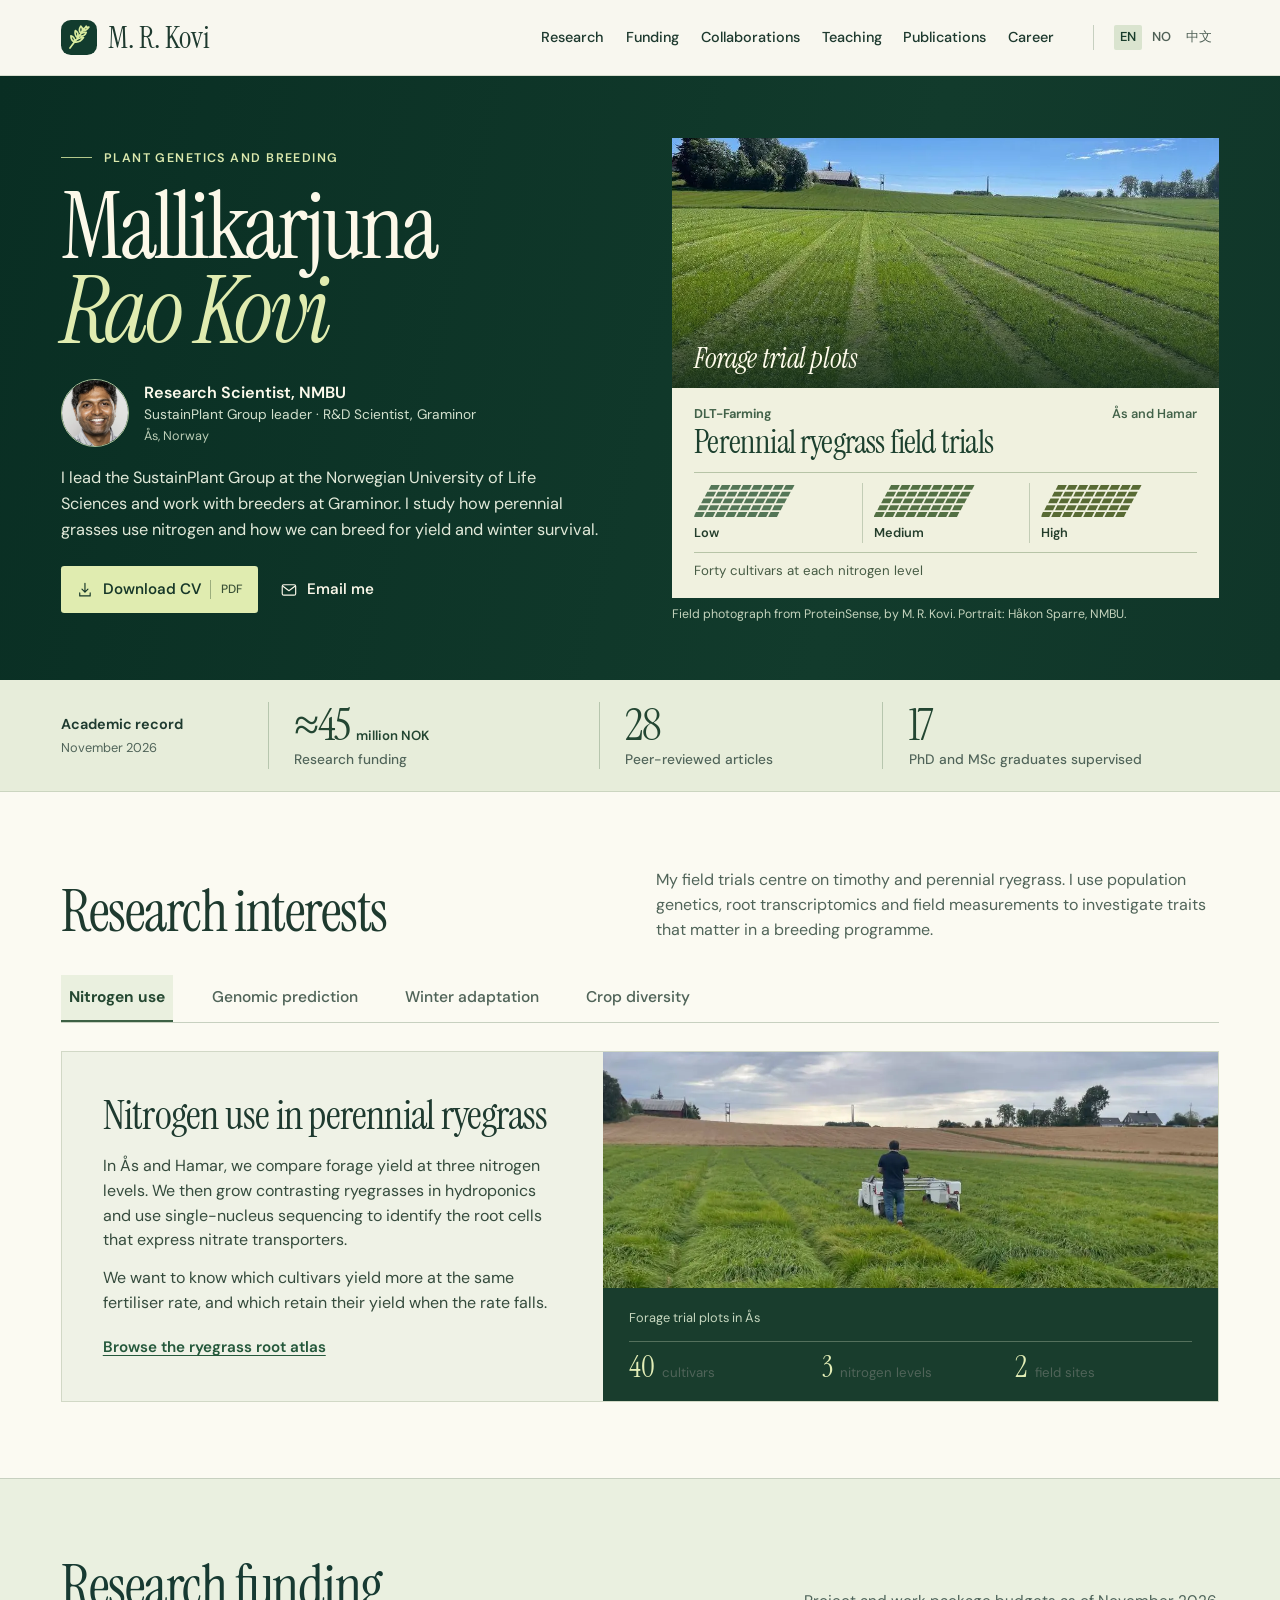
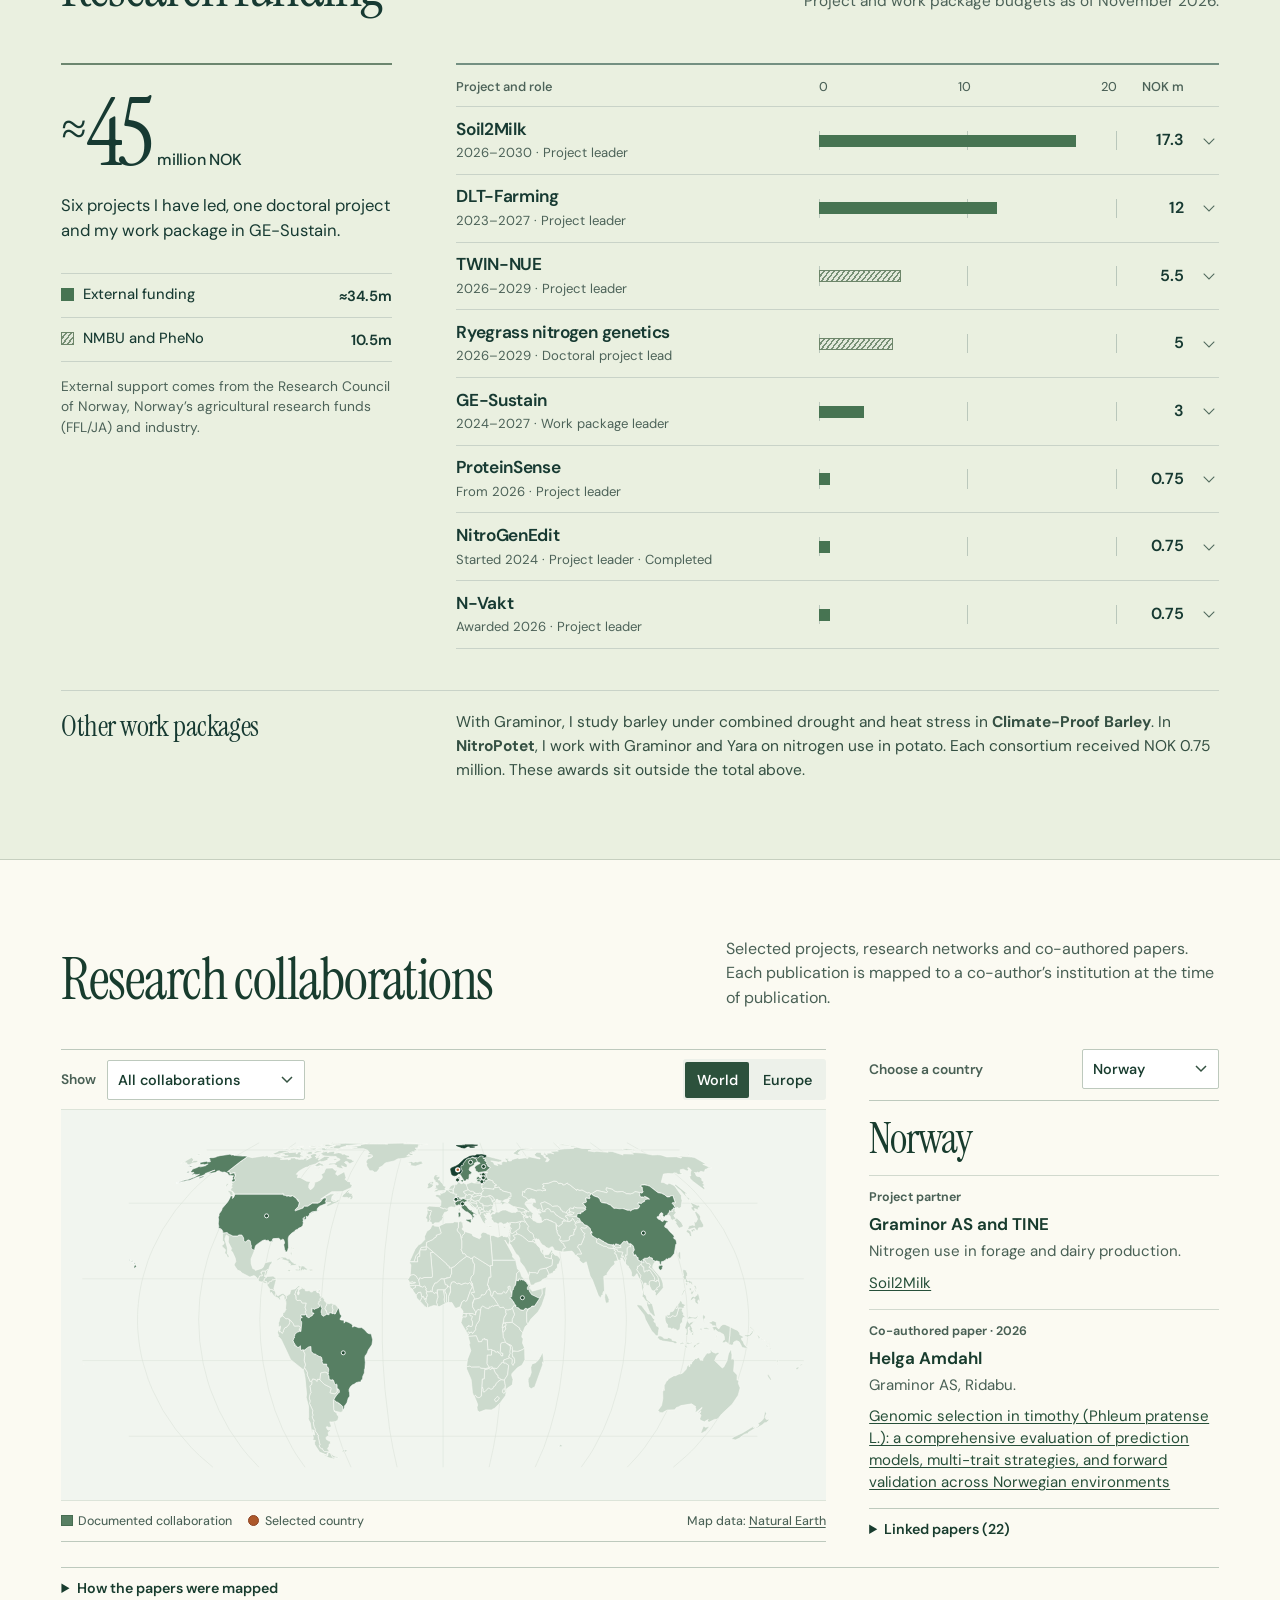
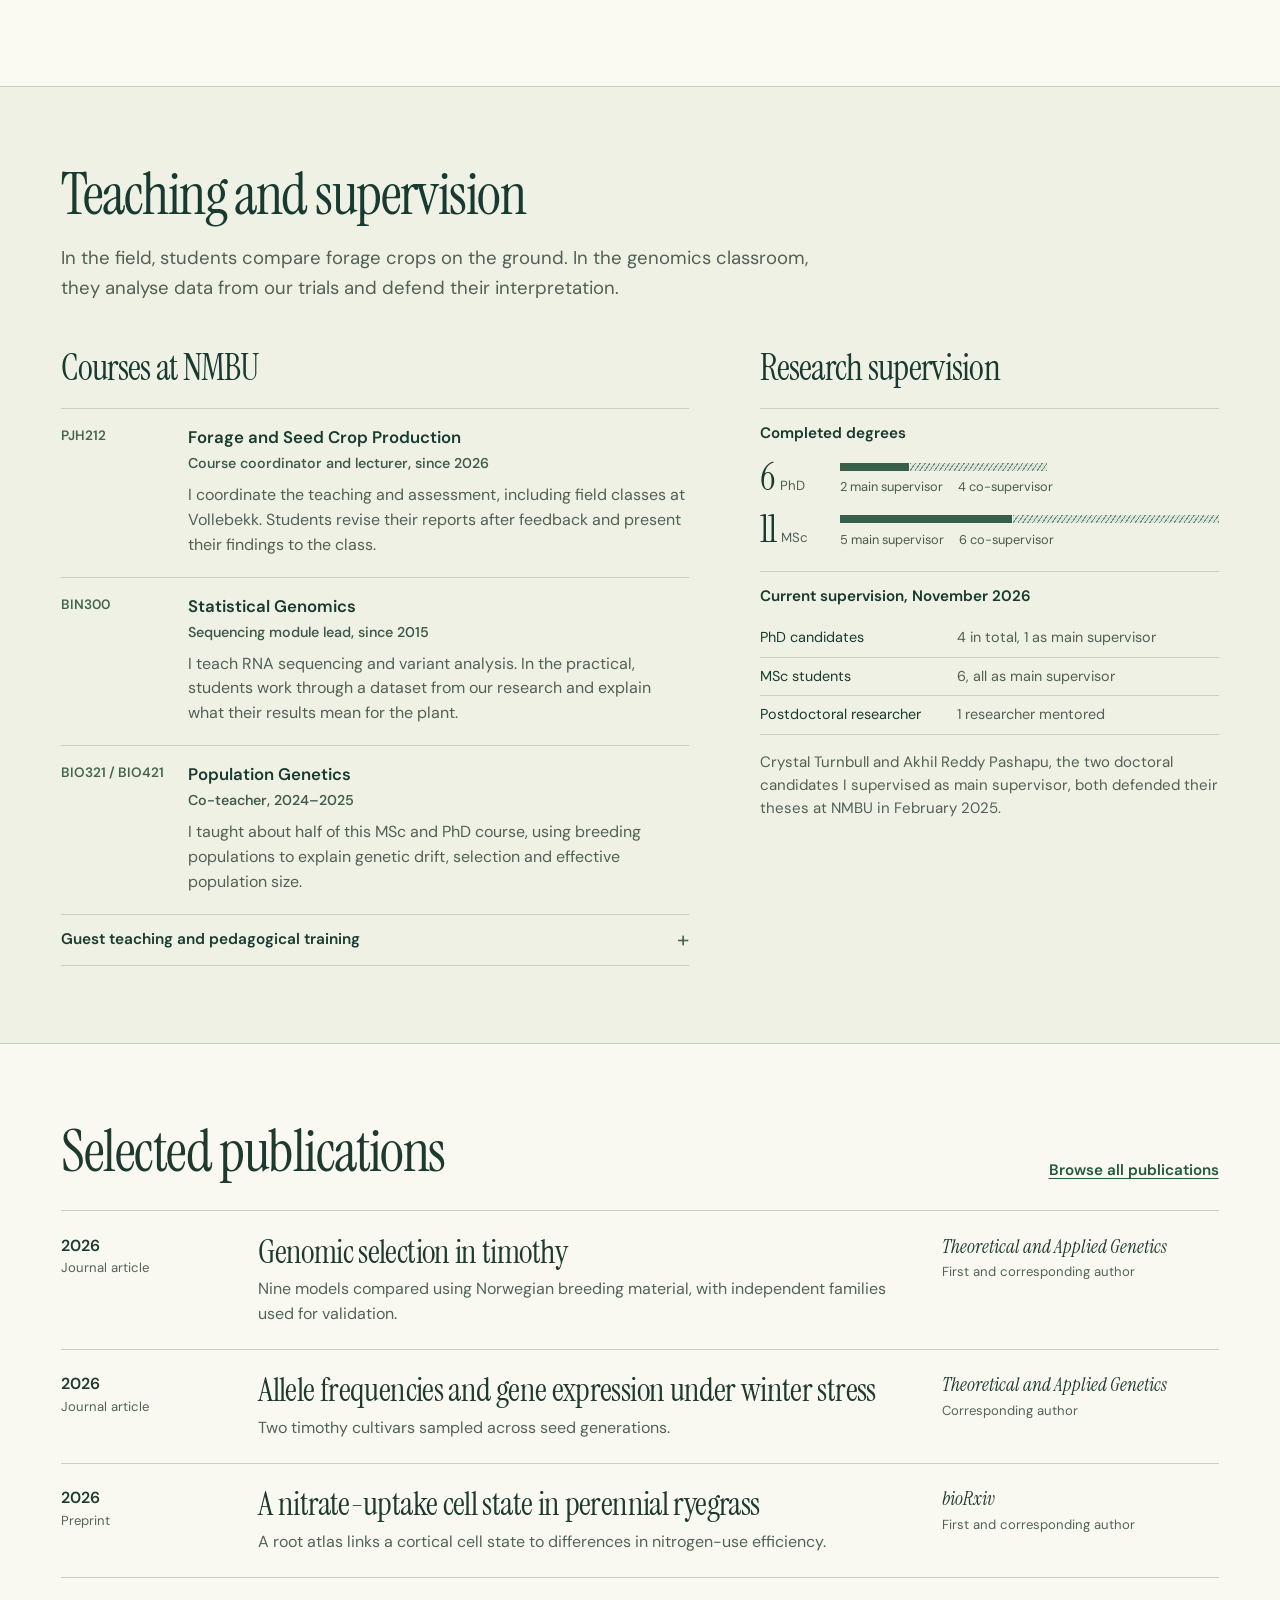
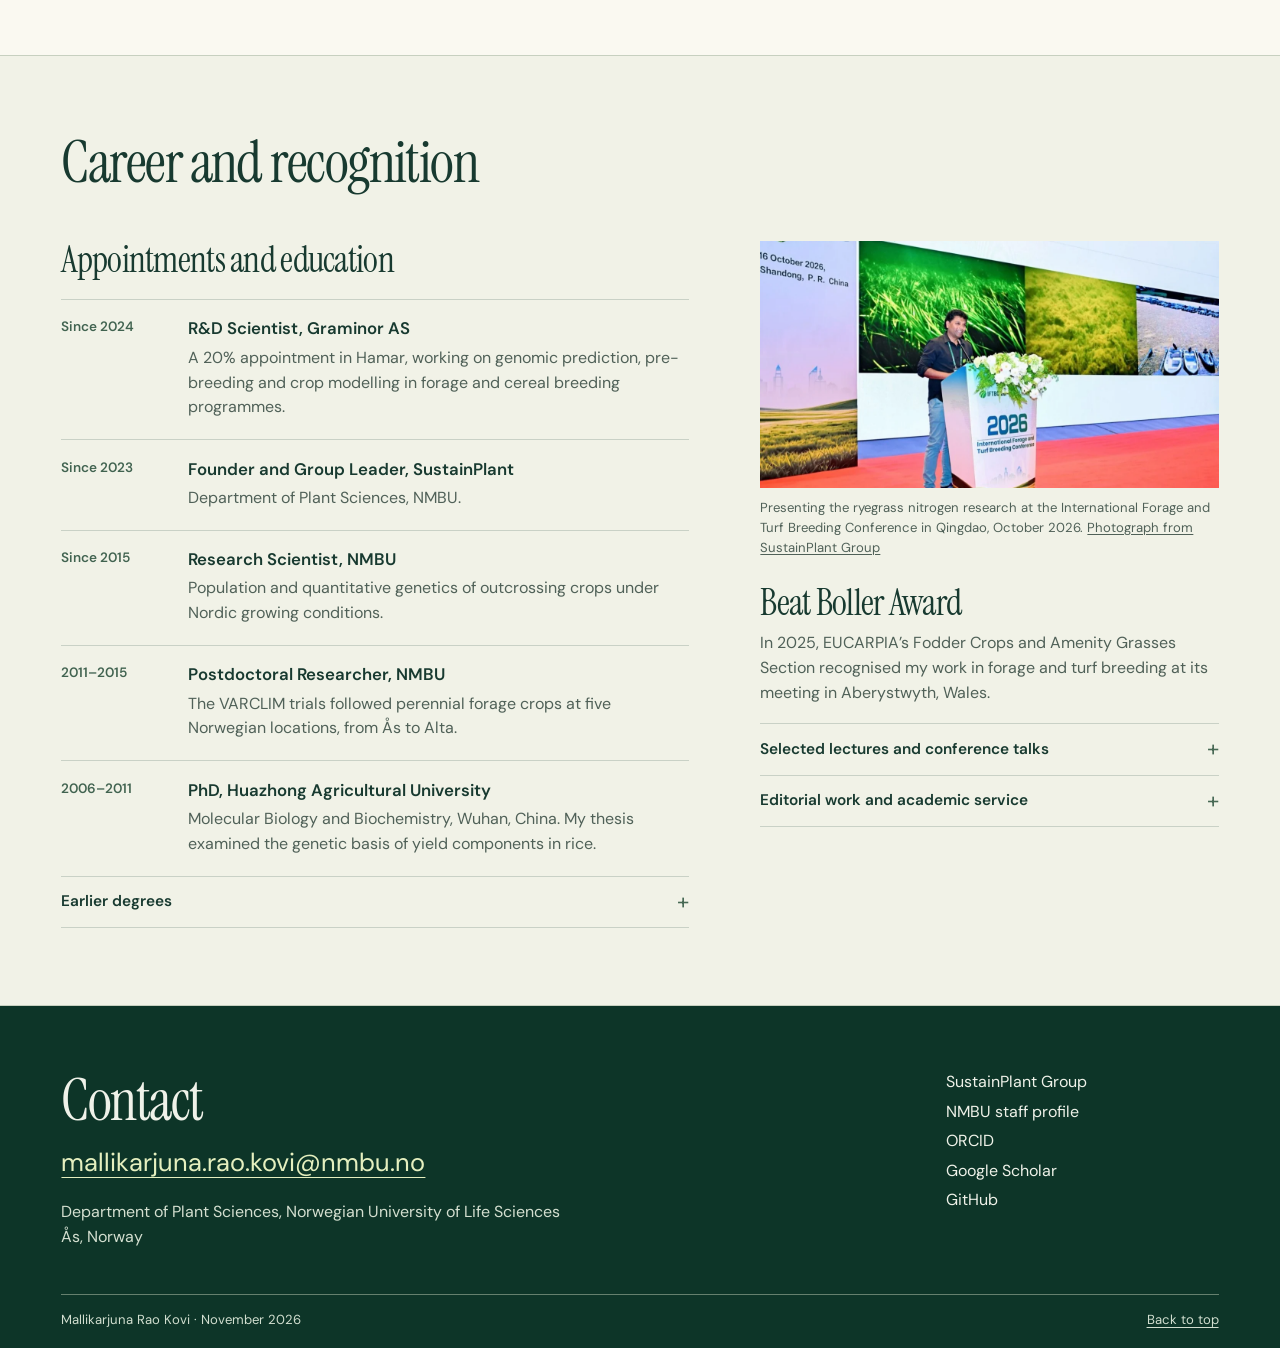
==== commit 58c1dd65: "Redesign multilingual academic profile and publication archive" ====
--- a/index.html
+++ b/index.html
@@ -1,6 +1,6 @@
 <!doctype html>
 <html lang="en"><head>
-<meta charset="utf-8"><meta name="viewport" content="width=device-width,initial-scale=1"><meta name="theme-color" content="#f8f8f3">
+<meta charset="utf-8"><meta name="viewport" content="width=device-width,initial-scale=1"><meta name="theme-color" content="#0b3024">
 <title>Mallikarjuna Rao Kovi | Plant genetics and breeding</title>
 <meta name="description" content="Academic profile of Mallikarjuna Rao Kovi. Research on forage breeding, funded projects, international collaborations, publications and teaching at NMBU."><link rel="canonical" href="https://kovimallik.github.io/">
 <link rel="alternate" hreflang="en" href="https://kovimallik.github.io/">
@@ -9,7 +9,7 @@
 <link rel="alternate" hreflang="x-default" href="https://kovimallik.github.io/">
 <meta property="og:type" content="profile"><meta property="og:title" content="Mallikarjuna Rao Kovi | Plant genetics and breeding"><meta property="og:description" content="Academic profile of Mallikarjuna Rao Kovi. Research on forage breeding, funded projects, international collaborations, publications and teaching at NMBU."><meta property="og:url" content="https://kovimallik.github.io/"><meta property="og:image" content="https://kovimallik.github.io/assets/portrait.webp">
 <link rel="icon" href="./assets/mark.svg" type="image/svg+xml"><link rel="preload" href="./assets/fonts/InstrumentSerif-Regular.woff" as="font" type="font/woff" crossorigin>
-<link rel="stylesheet" href="./style.css"><link rel="stylesheet" href="./funding.css"><link rel="stylesheet" href="./teaching.css"><link rel="stylesheet" href="./world-map.css"><script src="./script.js" defer></script><script src="./world-map.js" defer></script>
+<link rel="stylesheet" href="./style.css"><link rel="stylesheet" href="./funding.css"><link rel="stylesheet" href="./teaching.css"><link rel="stylesheet" href="./world-map.css"><link rel="stylesheet" href="./journal.css"><script src="./script.js" defer></script><script src="./world-map.js" defer></script>
 </head><body><a href="#main" class="skip">Skip to content</a>
 <header class="site-header"><div class="wrap headbar">
 <a class="wordmark" href="#main" aria-label="M. R. Kovi · Home"><img src="./assets/mark.svg" width="33" height="33" alt="">M. R. Kovi</a>
@@ -18,18 +18,35 @@
 <button type="button" class="menu-toggle" data-open="Menu" data-close="Close menu" aria-label="Menu" aria-controls="main-nav" aria-expanded="false"><span></span><span></span></button>
 </div></header>
 <main id="main">
-<section class="masthead" aria-labelledby="name"><div class="wrap hero-grid">
-<div class="bio"><div class="profession">Plant genetics and breeding</div>
-<h1 id="name" lang="en">Mallikarjuna<br>Rao <em>Kovi</em></h1>
-<p class="byline">Research Scientist <span aria-hidden="true">/</span> NMBU <span aria-hidden="true">/</span> Ås, Norway</p>
-<p class="bio-copy">I lead the SustainPlant Group at the Norwegian University of Life Sciences and work with breeders at Graminor. I study how perennial grasses use nitrogen and how we can breed for yield and winter survival.</p><div class="bio-links"><a class="button" href="./Mallikarjuna-Rao-Kovi-CV.pdf" download><svg class="icon" aria-hidden="true" viewBox="0 0 24 24"><path d="M12 3v12m-4-4 4 4 4-4M5 16v4h14v-4"/></svg>Download CV <span>PDF</span></a><a class="plain-link" href="mailto:mallikarjuna.rao.kovi@nmbu.no"><svg class="icon" aria-hidden="true" viewBox="0 0 24 24"><rect x="3" y="5" width="18" height="14" rx="2"/><path d="m4 7 8 6 8-6"/></svg>Email me</a></div>
+<section class="masthead journal-hero" aria-labelledby="name">
+  <div class="wrap journal-grid">
+    <div class="journal-bio">
+      <p class="journal-discipline">Plant genetics and breeding</p>
+      <h1 id="name" lang="en">Mallikarjuna<br><em>Rao Kovi</em></h1>
+      <div class="journal-identity">
+        <img src="./assets/portrait.webp" width="825" height="1100" alt="Mallikarjuna Rao Kovi" fetchpriority="high">
+        <div><strong>Research Scientist, NMBU</strong><span>SustainPlant Group leader · R&amp;D Scientist, Graminor</span><span class="journal-location">Ås, Norway</span></div>
+      </div>
+      <p class="bio-copy">I lead the SustainPlant Group at the Norwegian University of Life Sciences and work with breeders at Graminor. I study how perennial grasses use nitrogen and how we can breed for yield and winter survival.</p>
+      <div class="bio-links"><a class="button" href="./Mallikarjuna-Rao-Kovi-CV.pdf" download><svg class="icon" aria-hidden="true" viewBox="0 0 24 24"><path d="M12 3v12m-4-4 4 4 4-4M5 16v4h14v-4"/></svg>Download CV <span>PDF</span></a><a class="plain-link" href="mailto:mallikarjuna.rao.kovi@nmbu.no"><svg class="icon" aria-hidden="true" viewBox="0 0 24 24"><rect x="3" y="5" width="18" height="14" rx="2"/><path d="m4 7 8 6 8-6"/></svg>Email me</a></div>
+    </div>
+    <figure class="field-plate">
+      <div class="field-plate-image">
+        <img src="./assets/proteinsense-field.webp" width="880" height="495" alt="Rows of forage grass in a Norwegian field trial, photographed by Mallikarjuna Rao Kovi." fetchpriority="high">
+        <div class="field-plate-title"><span>Forage trial plots</span></div>
+      </div>
+      <div class="field-ledger">
+        <div class="field-ledger-top"><span>DLT-Farming</span><span>Ås and Hamar</span></div>
+        <h2>Perennial ryegrass field trials</h2>
+        <div class="trial-key" aria-label="Forty cultivars at each nitrogen level"><div class="trial-treatment"><svg viewBox="0 0 108 39" aria-hidden="true" focusable="false"><path d="M17.6 2h9l-2.5 5h-9Z"/><path d="M28.6 2h9l-2.5 5h-9Z"/><path d="M39.6 2h9l-2.5 5h-9Z"/><path d="M50.6 2h9l-2.5 5h-9Z"/><path d="M61.6 2h9l-2.5 5h-9Z"/><path d="M72.6 2h9l-2.5 5h-9Z"/><path d="M83.6 2h9l-2.5 5h-9Z"/><path d="M94.6 2h9l-2.5 5h-9Z"/><path d="M13.7 9h9l-2.5 5h-9Z"/><path d="M24.7 9h9l-2.5 5h-9Z"/><path d="M35.7 9h9l-2.5 5h-9Z"/><path d="M46.7 9h9l-2.5 5h-9Z"/><path d="M57.7 9h9l-2.5 5h-9Z"/><path d="M68.7 9h9l-2.5 5h-9Z"/><path d="M79.7 9h9l-2.5 5h-9Z"/><path d="M90.7 9h9l-2.5 5h-9Z"/><path d="M9.8 16h9l-2.5 5h-9Z"/><path d="M20.8 16h9l-2.5 5h-9Z"/><path d="M31.8 16h9l-2.5 5h-9Z"/><path d="M42.8 16h9l-2.5 5h-9Z"/><path d="M53.8 16h9l-2.5 5h-9Z"/><path d="M64.8 16h9l-2.5 5h-9Z"/><path d="M75.8 16h9l-2.5 5h-9Z"/><path d="M86.8 16h9l-2.5 5h-9Z"/><path d="M5.9 23h9l-2.5 5h-9Z"/><path d="M16.9 23h9l-2.5 5h-9Z"/><path d="M27.9 23h9l-2.5 5h-9Z"/><path d="M38.9 23h9l-2.5 5h-9Z"/><path d="M49.9 23h9l-2.5 5h-9Z"/><path d="M60.9 23h9l-2.5 5h-9Z"/><path d="M71.9 23h9l-2.5 5h-9Z"/><path d="M82.9 23h9l-2.5 5h-9Z"/><path d="M2 30h9l-2.5 5h-9Z"/><path d="M13 30h9l-2.5 5h-9Z"/><path d="M24 30h9l-2.5 5h-9Z"/><path d="M35 30h9l-2.5 5h-9Z"/><path d="M46 30h9l-2.5 5h-9Z"/><path d="M57 30h9l-2.5 5h-9Z"/><path d="M68 30h9l-2.5 5h-9Z"/><path d="M79 30h9l-2.5 5h-9Z"/></svg><span>Low</span></div><div class="trial-treatment"><svg viewBox="0 0 108 39" aria-hidden="true" focusable="false"><path d="M17.6 2h9l-2.5 5h-9Z"/><path d="M28.6 2h9l-2.5 5h-9Z"/><path d="M39.6 2h9l-2.5 5h-9Z"/><path d="M50.6 2h9l-2.5 5h-9Z"/><path d="M61.6 2h9l-2.5 5h-9Z"/><path d="M72.6 2h9l-2.5 5h-9Z"/><path d="M83.6 2h9l-2.5 5h-9Z"/><path d="M94.6 2h9l-2.5 5h-9Z"/><path d="M13.7 9h9l-2.5 5h-9Z"/><path d="M24.7 9h9l-2.5 5h-9Z"/><path d="M35.7 9h9l-2.5 5h-9Z"/><path d="M46.7 9h9l-2.5 5h-9Z"/><path d="M57.7 9h9l-2.5 5h-9Z"/><path d="M68.7 9h9l-2.5 5h-9Z"/><path d="M79.7 9h9l-2.5 5h-9Z"/><path d="M90.7 9h9l-2.5 5h-9Z"/><path d="M9.8 16h9l-2.5 5h-9Z"/><path d="M20.8 16h9l-2.5 5h-9Z"/><path d="M31.8 16h9l-2.5 5h-9Z"/><path d="M42.8 16h9l-2.5 5h-9Z"/><path d="M53.8 16h9l-2.5 5h-9Z"/><path d="M64.8 16h9l-2.5 5h-9Z"/><path d="M75.8 16h9l-2.5 5h-9Z"/><path d="M86.8 16h9l-2.5 5h-9Z"/><path d="M5.9 23h9l-2.5 5h-9Z"/><path d="M16.9 23h9l-2.5 5h-9Z"/><path d="M27.9 23h9l-2.5 5h-9Z"/><path d="M38.9 23h9l-2.5 5h-9Z"/><path d="M49.9 23h9l-2.5 5h-9Z"/><path d="M60.9 23h9l-2.5 5h-9Z"/><path d="M71.9 23h9l-2.5 5h-9Z"/><path d="M82.9 23h9l-2.5 5h-9Z"/><path d="M2 30h9l-2.5 5h-9Z"/><path d="M13 30h9l-2.5 5h-9Z"/><path d="M24 30h9l-2.5 5h-9Z"/><path d="M35 30h9l-2.5 5h-9Z"/><path d="M46 30h9l-2.5 5h-9Z"/><path d="M57 30h9l-2.5 5h-9Z"/><path d="M68 30h9l-2.5 5h-9Z"/><path d="M79 30h9l-2.5 5h-9Z"/></svg><span>Medium</span></div><div class="trial-treatment"><svg viewBox="0 0 108 39" aria-hidden="true" focusable="false"><path d="M17.6 2h9l-2.5 5h-9Z"/><path d="M28.6 2h9l-2.5 5h-9Z"/><path d="M39.6 2h9l-2.5 5h-9Z"/><path d="M50.6 2h9l-2.5 5h-9Z"/><path d="M61.6 2h9l-2.5 5h-9Z"/><path d="M72.6 2h9l-2.5 5h-9Z"/><path d="M83.6 2h9l-2.5 5h-9Z"/><path d="M94.6 2h9l-2.5 5h-9Z"/><path d="M13.7 9h9l-2.5 5h-9Z"/><path d="M24.7 9h9l-2.5 5h-9Z"/><path d="M35.7 9h9l-2.5 5h-9Z"/><path d="M46.7 9h9l-2.5 5h-9Z"/><path d="M57.7 9h9l-2.5 5h-9Z"/><path d="M68.7 9h9l-2.5 5h-9Z"/><path d="M79.7 9h9l-2.5 5h-9Z"/><path d="M90.7 9h9l-2.5 5h-9Z"/><path d="M9.8 16h9l-2.5 5h-9Z"/><path d="M20.8 16h9l-2.5 5h-9Z"/><path d="M31.8 16h9l-2.5 5h-9Z"/><path d="M42.8 16h9l-2.5 5h-9Z"/><path d="M53.8 16h9l-2.5 5h-9Z"/><path d="M64.8 16h9l-2.5 5h-9Z"/><path d="M75.8 16h9l-2.5 5h-9Z"/><path d="M86.8 16h9l-2.5 5h-9Z"/><path d="M5.9 23h9l-2.5 5h-9Z"/><path d="M16.9 23h9l-2.5 5h-9Z"/><path d="M27.9 23h9l-2.5 5h-9Z"/><path d="M38.9 23h9l-2.5 5h-9Z"/><path d="M49.9 23h9l-2.5 5h-9Z"/><path d="M60.9 23h9l-2.5 5h-9Z"/><path d="M71.9 23h9l-2.5 5h-9Z"/><path d="M82.9 23h9l-2.5 5h-9Z"/><path d="M2 30h9l-2.5 5h-9Z"/><path d="M13 30h9l-2.5 5h-9Z"/><path d="M24 30h9l-2.5 5h-9Z"/><path d="M35 30h9l-2.5 5h-9Z"/><path d="M46 30h9l-2.5 5h-9Z"/><path d="M57 30h9l-2.5 5h-9Z"/><path d="M68 30h9l-2.5 5h-9Z"/><path d="M79 30h9l-2.5 5h-9Z"/></svg><span>High</span></div></div>
+        <p>Forty cultivars at each nitrogen level</p>
+      </div>
+      <figcaption>Field photograph from ProteinSense, by M. R. Kovi. Portrait: Håkon Sparre, NMBU.</figcaption>
+    </figure>
+  </div>
+</section>
+<div class="record-band"><div class="wrap record-strip"><div class="record-heading"><strong>Academic record</strong><span>November 2026</span></div><a href="#funding" class="metric"><span class="metric-value">≈45 <small>million NOK</small></span><span class="metric-label">Research funding</span></a><a href="#publications" class="metric"><span class="metric-value">28</span><span class="metric-label">Peer-reviewed articles</span></a><a href="#teaching" class="metric"><span class="metric-value">17</span><span class="metric-label">PhD and MSc graduates supervised</span></a></div>
 </div>
-<div class="hero-photos">
-<figure class="main-photo"><img src="./assets/portrait.webp" alt="Portrait of Mallikarjuna Rao Kovi" width="825" height="1100" fetchpriority="high"><figcaption>Portrait by Håkon Sparre, NMBU</figcaption></figure>
-<figure class="side-photo"><img src="./assets/proteinsense-field.webp" alt="Rows of forage grass in a Norwegian field trial." width="880" height="495"><figcaption>Field photograph by M. R. Kovi</figcaption></figure>
-</div>
-</div></section>
-<div class="wrap record-strip"><div class="record-heading"><strong>Academic record</strong><span>November 2026</span></div><a href="#funding" class="metric"><span class="metric-value">≈45 <small>million NOK</small></span><span class="metric-label">Research funding</span></a><a href="#publications" class="metric"><span class="metric-value">28</span><span class="metric-label">Peer-reviewed articles</span></a><a href="#teaching" class="metric"><span class="metric-value">17</span><span class="metric-label">PhD and MSc graduates supervised</span></a></div>
 <section class="chapter research" id="research"><div class="wrap"><header class="lead-heading"><h2>Research interests</h2><p>My field trials centre on timothy and perennial ryegrass. I use population genetics, root transcriptomics and field measurements to investigate traits that matter in a breeding programme.</p></header>
 <div class="theme-nav" aria-label="Research topics" hidden><button type="button" data-theme="nitrogen">Nitrogen use</button><button type="button" data-theme="prediction">Genomic prediction</button><button type="button" data-theme="adaptation">Winter adaptation</button><button type="button" data-theme="resources">Crop diversity</button></div>
 <article class="theme-panel" id="nitrogen"><div class="theme-copy"><h3>Nitrogen use in perennial ryegrass</h3><p>In Ås and Hamar, we compare forage yield at three nitrogen levels. We then grow contrasting ryegrasses in hydroponics and use single-nucleus sequencing to identify the root cells that express nitrate transporters.</p><p>We want to know which cultivars yield more at the same fertiliser rate, and which retain their yield when the rate falls.</p><a class="text-link" href="https://kovimallik.github.io/lolium-root-atlas/">Browse the ryegrass root atlas</a></div><figure class="field-study"><img src="./assets/field-phenotyping.webp" width="1200" height="675" loading="lazy" alt="A researcher using a field phenotyping platform in forage plots at NMBU."><figcaption><span>Forage trial plots in Ås</span><div class="trial-design"><div><strong>40</strong><span>cultivars</span></div><div><strong>3</strong><span>nitrogen levels</span></div><div><strong>2</strong><span>field sites</span></div></div></figcaption></figure></article>
--- a/journal.css
+++ b/journal.css
@@ -0,0 +1,183 @@
+/* Personal research portfolio. The field plate depicts treatment membership rather than plot coordinates. */
+:root {
+  --paper: #f8f7ee;
+  --ink: #1e3a2f;
+  --body: #354b3d;
+  --muted: #506459;
+  --line: #c7d0c0;
+  --forest: #143f30;
+  --journal-dark: #10392b;
+  --journal-lime: #e0ecb0;
+}
+.wrap { width: min(82rem, calc(100% - clamp(2.5rem, 9.6vw, 10rem))); }
+.site-header { background: #f8f7ef; border-bottom-color: #d8decf; }
+.headbar { min-height: 4.7rem; }
+.wordmark { gap: .7rem; font-size: 1.88rem; }
+.wordmark img { width: 2.2rem; height: 2.2rem; }
+.languages a[aria-current] { background: #dae4cf; }
+.journal-hero {
+  position: relative;
+  background: linear-gradient(103deg, #092e23, #123b2c 67%, #103629);
+  color: #fcfae9;
+}
+.journal-grid {
+  display: grid;
+  grid-template-columns: minmax(0, 1fr) minmax(0, 1.01fr);
+  align-items: center;
+  gap: clamp(2rem,5.5vw,6rem);
+  padding-block: clamp(3rem,4.8vw,5.2rem) clamp(3rem,4.4vw,4.75rem);
+}
+.journal-bio { min-width: 0; }
+.journal-discipline {
+  display: flex;
+  align-items: center;
+  gap: .75rem;
+  color: #dbe8ad;
+  font-size: .78rem;
+  font-weight: 600;
+  letter-spacing: .115em;
+  line-height: 1.5;
+  text-transform: uppercase;
+}
+.journal-discipline::before { content: ""; display: block; width: 1.9rem; height: 1px; background: #b3c88b; }
+.journal-bio h1 {
+  color: #fcf8e9;
+  font: 400 clamp(4.65rem,7.25vw,7.55rem)/.91 var(--serif);
+  letter-spacing: -.032em;
+  margin: 1.1rem 0 1.55rem;
+}
+.journal-bio h1 em { color: var(--journal-lime); font-weight: 400; }
+.journal-identity { display: flex; align-items: center; gap: .94rem; }
+.journal-identity img {
+  width: 4.25rem; height: 4.25rem;
+  object-fit: cover; object-position: 50% 39%;
+  border-radius: 50%; border: 1px solid #a9c098;
+}
+.journal-identity strong, .journal-identity span { display: block; }
+.journal-identity strong { color: #fbf9eb; font-size: 1.01rem; font-weight: 625; }
+.journal-identity span { color: #d2e0cd; font-size: .86rem; line-height: 1.44; }
+.journal-identity .journal-location { color: #bbcdb6; margin-top: .14rem; font-size: .79rem; }
+.journal-bio .bio-copy { color: #e1e9d9; font-size: clamp(1.02rem,1.24vw,1.14rem); line-height: 1.58; max-width: 35.3rem; margin: 1.15rem 0 0; }
+.journal-bio .bio-links { margin-top: 1.5rem; gap: 1.4rem; }
+.journal-bio .button { background: var(--journal-lime); color: #163728; border-radius: .2rem; padding: .72rem .94rem; }
+.journal-bio .button>span { color: #3b5237; border-left-color: #9cae7d; }
+.journal-bio .button:hover { background: #f0f5c9; }
+.journal-bio .plain-link { color: #fbf8ea; }
+.journal-hero :focus-visible { outline-color: #f2f5c1; }
+.field-plate { margin: 0; min-width: 0; }
+.field-plate-image { position: relative; isolation: isolate; overflow: hidden; }
+.field-plate-image img { display: block; width: 100%; height: auto; aspect-ratio: 2.18; object-fit: cover; object-position: 50% 49%; }
+.field-plate-image::after { content: ""; position: absolute; z-index: 0; inset: 38% 0 0; background: linear-gradient(transparent, #142e1bd9); pointer-events: none; }
+.field-plate-title { position: absolute; z-index: 1; bottom: .8rem; left: clamp(1rem,1.7vw,1.75rem); color: #fffcec; }
+.field-plate-title span { font: italic 400 clamp(1.5rem,2.2vw,2.2rem)/1.1 var(--serif); letter-spacing: -.013em; }
+.field-ledger {
+  background: #f0f1df; color: #233d2b; padding: 1.05rem clamp(1rem,1.7vw,1.75rem) 1.1rem;
+}
+.field-ledger-top { display: flex; justify-content: space-between; align-items: baseline; gap: .65rem; color: #426249; font: 575 .8rem/1.4 var(--sans); }
+.field-ledger-top span:first-child { font-weight: 670; }
+.field-ledger h2 { margin: .15rem 0 .7rem; color: #1c402e; font: 400 clamp(1.7rem,2.55vw,2.55rem)/1.08 var(--serif); letter-spacing: -.025em; }
+.trial-key { display: grid; grid-template-columns: repeat(3,minmax(0,1fr)); gap: 0; border-block: 1px solid #b7c4a7; padding: .65rem 0 .55rem; }
+.trial-treatment { text-align: left; padding: 0 .7rem; border-left: 1px solid #c3cdb6; }
+.trial-treatment:first-child { border-left: 0; padding-left: 0; }
+.trial-treatment:last-child { padding-right: 0; }
+.trial-treatment svg { display:block; width: min(100%,6.55rem); height: auto; fill: #547657; }
+.trial-treatment:nth-child(2) svg { fill: #537044; }
+.trial-treatment:nth-child(3) svg { fill: #586a34; }
+.trial-treatment span { display: block; font-size: .8rem; font-weight: 590; margin-top: .14rem; }
+.field-ledger>p { margin: .55rem 0 0; font-size: .83rem; line-height: 1.4; color: #465b44; }
+.field-plate>figcaption { color: #c4d3bd; font-size: .77rem; line-height: 1.45; margin: .52rem 0 0; }
+.record-band { background: #e7edda; border-bottom: 1px solid #cbd5c0; }
+.record-band .record-strip { border: 0; padding-block: clamp(1.15rem,1.7vw,1.85rem); gap: clamp(.65rem,2.1vw,2.25rem); }
+.record-band .record-heading strong { font-weight: 640; }
+.record-band .metric { border-color: #b7c6ae; }
+.record-band .metric-value { font-size: clamp(2.5rem,3.55vw,3.65rem); color: #234632; }
+.record-band .metric-value small { font-size: .83rem; font-weight: 595; }
+.record-band .metric:hover .metric-value { color: #51703d; }
+.chapter { padding-block: clamp(3.75rem,6vw,6.15rem); }
+.research { background: #fbfaf2; }
+.research .theme-nav { margin-top: 2rem; column-gap: clamp(.75rem,2.4vw,2.5rem); }
+.research .theme-nav button { padding-inline: .5rem; }
+.research .theme-nav button[aria-selected=true] { background: #eaf0df; color: #254832; border-color: #3c6044; }
+.research .theme-panel { border: 1px solid #d1d8c6; background: #eff2e6; gap: 0; align-items: stretch; }
+.research .theme-copy { padding: clamp(1.5rem,3.15vw,3.3rem); align-self: center; }
+.research .theme-copy h3 { font-size: clamp(2rem,3.2vw,3.15rem); }
+.research .field-study { display: flex; flex-direction: column; background: #193d2d; color: #f7f8ea; min-width: 0; }
+.research .field-study img { flex: 1 1 auto; min-height: 11rem; max-height: 24rem; height: 0; aspect-ratio: auto; object-fit: cover; }
+.research .field-study figcaption { padding: .85rem clamp(1.1rem,2vw,2rem) 1.05rem; }
+.research .field-study figcaption>span { color: #c6d7bf; font-size: .8rem; }
+.research .trial-design { border-color: #54705c; }
+.research .trial-design strong { color: #e2edb6; }
+.research .correlation,.research .trait-note { margin: 0; border: 0; background: #e3ead7; display: flex; flex-direction: column; justify-content: center; }
+.research .corr-track { background: #c4d1bb; } .research .corr-track b { background: #446747; }
+.funding { background: #eaf0e0; --fund-light: #dbe5d0; }
+.funding .fund-overview { border-top-color: #6c866f; }
+.network-section { background: #fbfaf2; }
+#teaching { background: #f0f1e5; }
+#publications { background: #faf9f1; }
+#career { background: #f1f2e7; }
+.contact { background: #0d3528; }
+:lang(zh-Hans) .journal-bio .bio-copy { line-height: 1.8; }
+:lang(zh-Hans) .field-ledger h2 { font-size: clamp(1.35rem,2.1vw,1.85rem); line-height: 1.35; letter-spacing: .01em; }
+@media(prefers-reduced-motion:no-preference) {
+  .journal-bio { animation: journal-enter .58s ease-out both; }
+  .field-plate { animation: journal-enter .85s ease-out both; }
+  .trial-treatment svg { animation: journal-plots .8s ease-out both; }
+  .trial-treatment:nth-child(2) svg { animation-delay: .1s; }
+  .trial-treatment:nth-child(3) svg { animation-delay: .2s; }
+  @keyframes journal-enter { from { opacity: .12; transform: translateY(6px); } to { opacity: 1; transform: none; } }
+  @keyframes journal-plots { from { clip-path: inset(0 100% 0 0); } to { clip-path: inset(0); } }
+}
+@media(max-width:1030px) {
+  .journal-grid { gap: 2rem; }
+  .journal-bio h1 { font-size: clamp(4.5rem,8.1vw,5.4rem); }
+  .field-plate-image img { aspect-ratio: 1.84; }
+  .record-band .record-strip { gap: .75rem; }
+}
+@media(max-width:850px) {
+  .headbar { min-height: 4.1rem; }
+  .journal-grid { grid-template-columns: 1fr .9fr; gap: 1.35rem; padding-block: 2.75rem; }
+  .journal-bio h1 { font-size: clamp(3.75rem,8.4vw,5.3rem); }
+  .journal-identity { gap: .65rem; }
+  .journal-identity img { width: 3.4rem; height: 3.4rem; }
+  .journal-identity span { font-size: .8rem; }
+  .journal-bio .bio-copy { font-size: 1rem; }
+  .field-ledger { padding: .8rem 1rem .85rem; }
+  .field-ledger h2 { font-size: 1.65rem; }
+  .field-plate-image img { aspect-ratio: 1.55; }
+  .trial-treatment { padding-inline: .4rem; }
+  .trial-treatment span,.field-ledger>p,.field-ledger-top { font-size: .76rem; }
+}
+@media(max-width:660px) {
+  .wrap { width: calc(100% - 2.5rem); }
+  .journal-grid { grid-template-columns: 1fr; gap: 1.75rem; padding-block: 2.5rem 1.8rem; }
+  .journal-bio h1 { font-size: clamp(4.45rem,14.5vw,6rem); margin-block: 1rem 1.15rem; }
+  .journal-bio .bio-copy { max-width: 36rem; margin-top: .95rem; }
+  .journal-bio .bio-links { margin-top: 1.2rem; gap: 1.15rem; }
+  .journal-identity img { width: 3.65rem; height: 3.65rem; }
+  .journal-identity strong { font-size: .99rem; }
+  .journal-discipline { font-size: .73rem; }
+  .field-plate-image img { aspect-ratio: 2.6; }
+  .field-ledger { padding: .82rem 1rem .78rem; }
+  .field-ledger h2 { font-size: 1.8rem; margin-bottom: .55rem; }
+  .trial-key { padding-block: .48rem .44rem; }
+  .trial-treatment svg { max-width: 5.2rem; }
+  .field-plate>figcaption { font-size: .73rem; }
+  .record-band .record-strip { grid-template-columns: repeat(3,minmax(0,1fr)); padding-block: .85rem 1rem; gap: .6rem; }
+  .record-heading { display: flex; align-items: baseline; flex-wrap: wrap; grid-column: 1/-1; gap: .5rem; }
+  .record-band .metric { border-left: 0; padding-left: 0; }
+  .record-band .metric+.metric { border-left: 1px solid #b7c6ae; padding-left: .6rem; }
+  .record-band .metric-value { font-size: clamp(2rem,7.5vw,2.75rem); }
+  .record-band .metric-value small { font-size: .68rem; }
+  .chapter { padding-block: 3.25rem; }
+  .research .theme-nav { margin-block: 1.4rem 1.15rem; }
+  .research .theme-copy { padding: 1.3rem; }
+  .research .field-study img { height: auto; min-height: 0; aspect-ratio: 2.2; }
+}
+@media print {
+  .journal-hero,.record-band { background: white; color: #163c28; }
+  .journal-grid { display: block; padding: 1rem 0; }
+  .journal-bio h1,.journal-bio h1 em,.journal-bio .bio-copy,.journal-identity strong,.journal-identity span,.journal-discipline { color: #163c28; }
+  .journal-bio h1 { font-size: 3rem; }
+  .field-plate { display: none; }
+  .research .theme-copy { padding: .5rem; }
+}
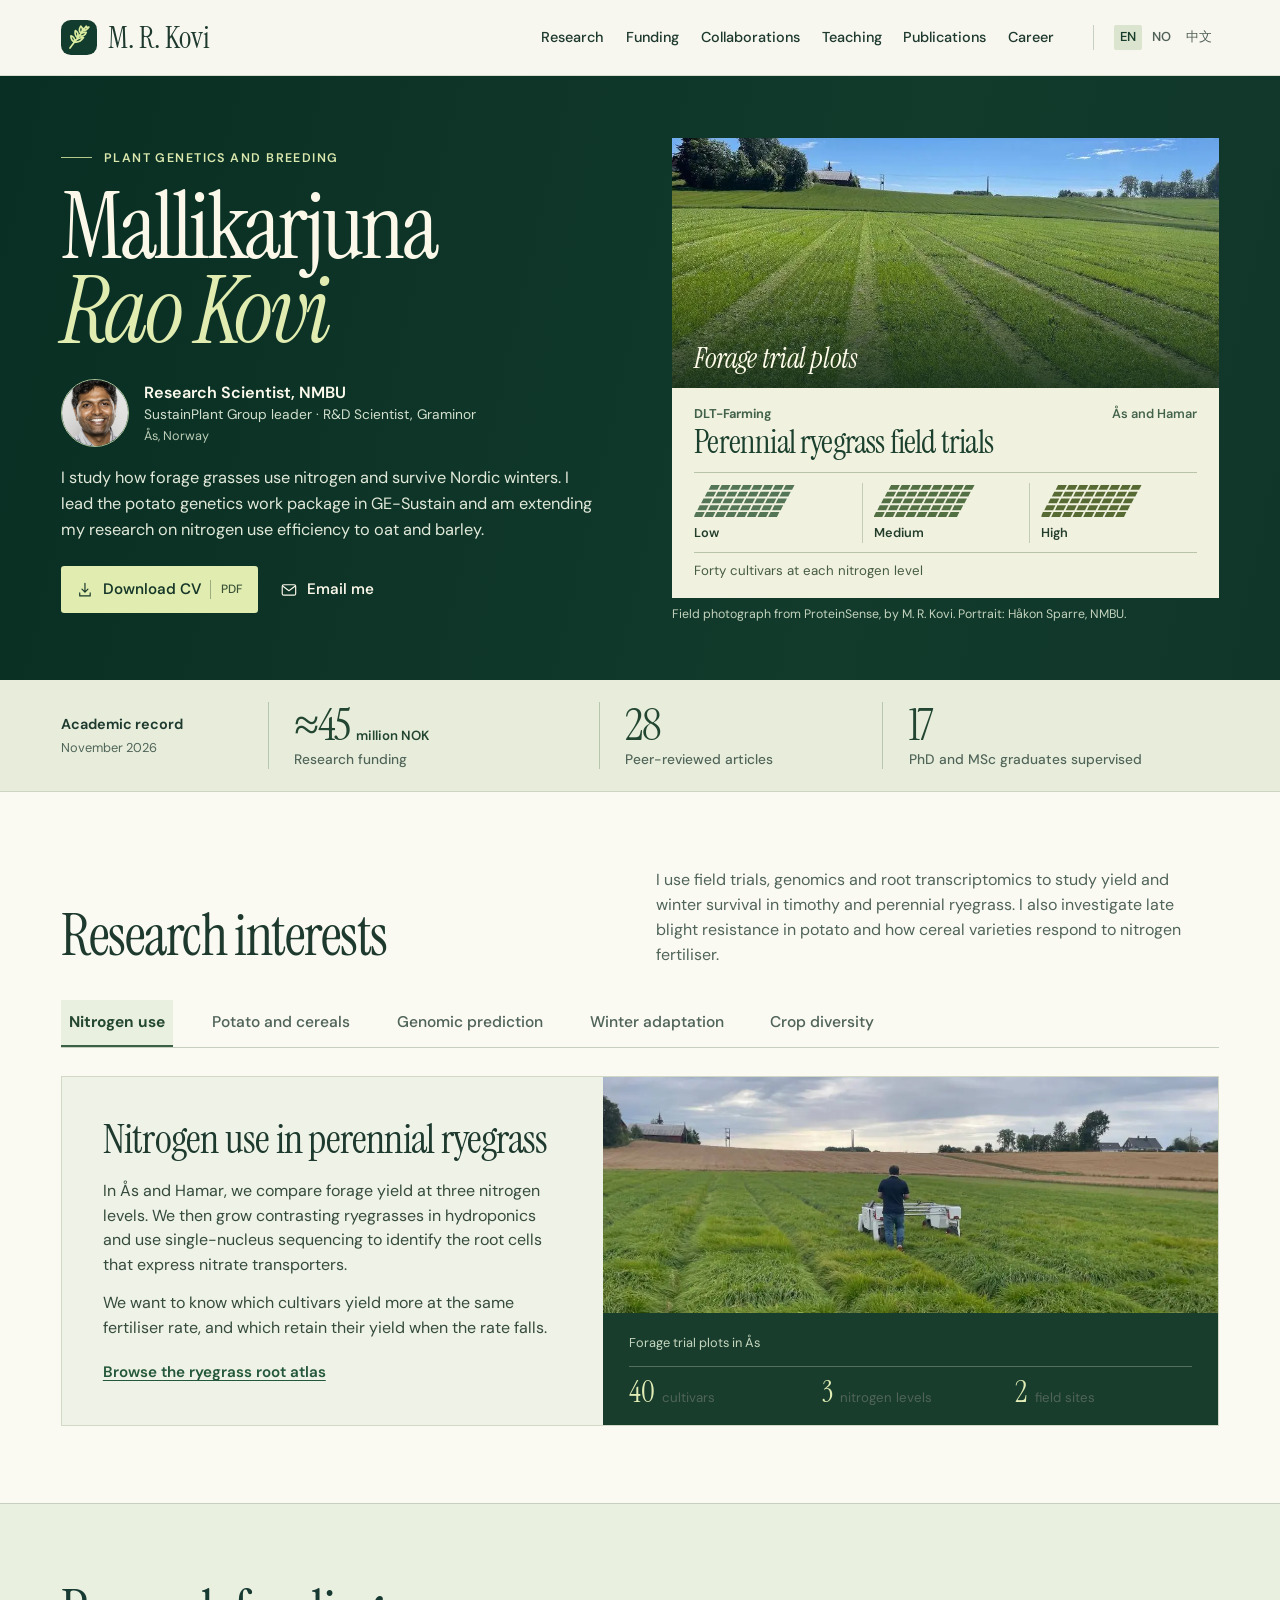
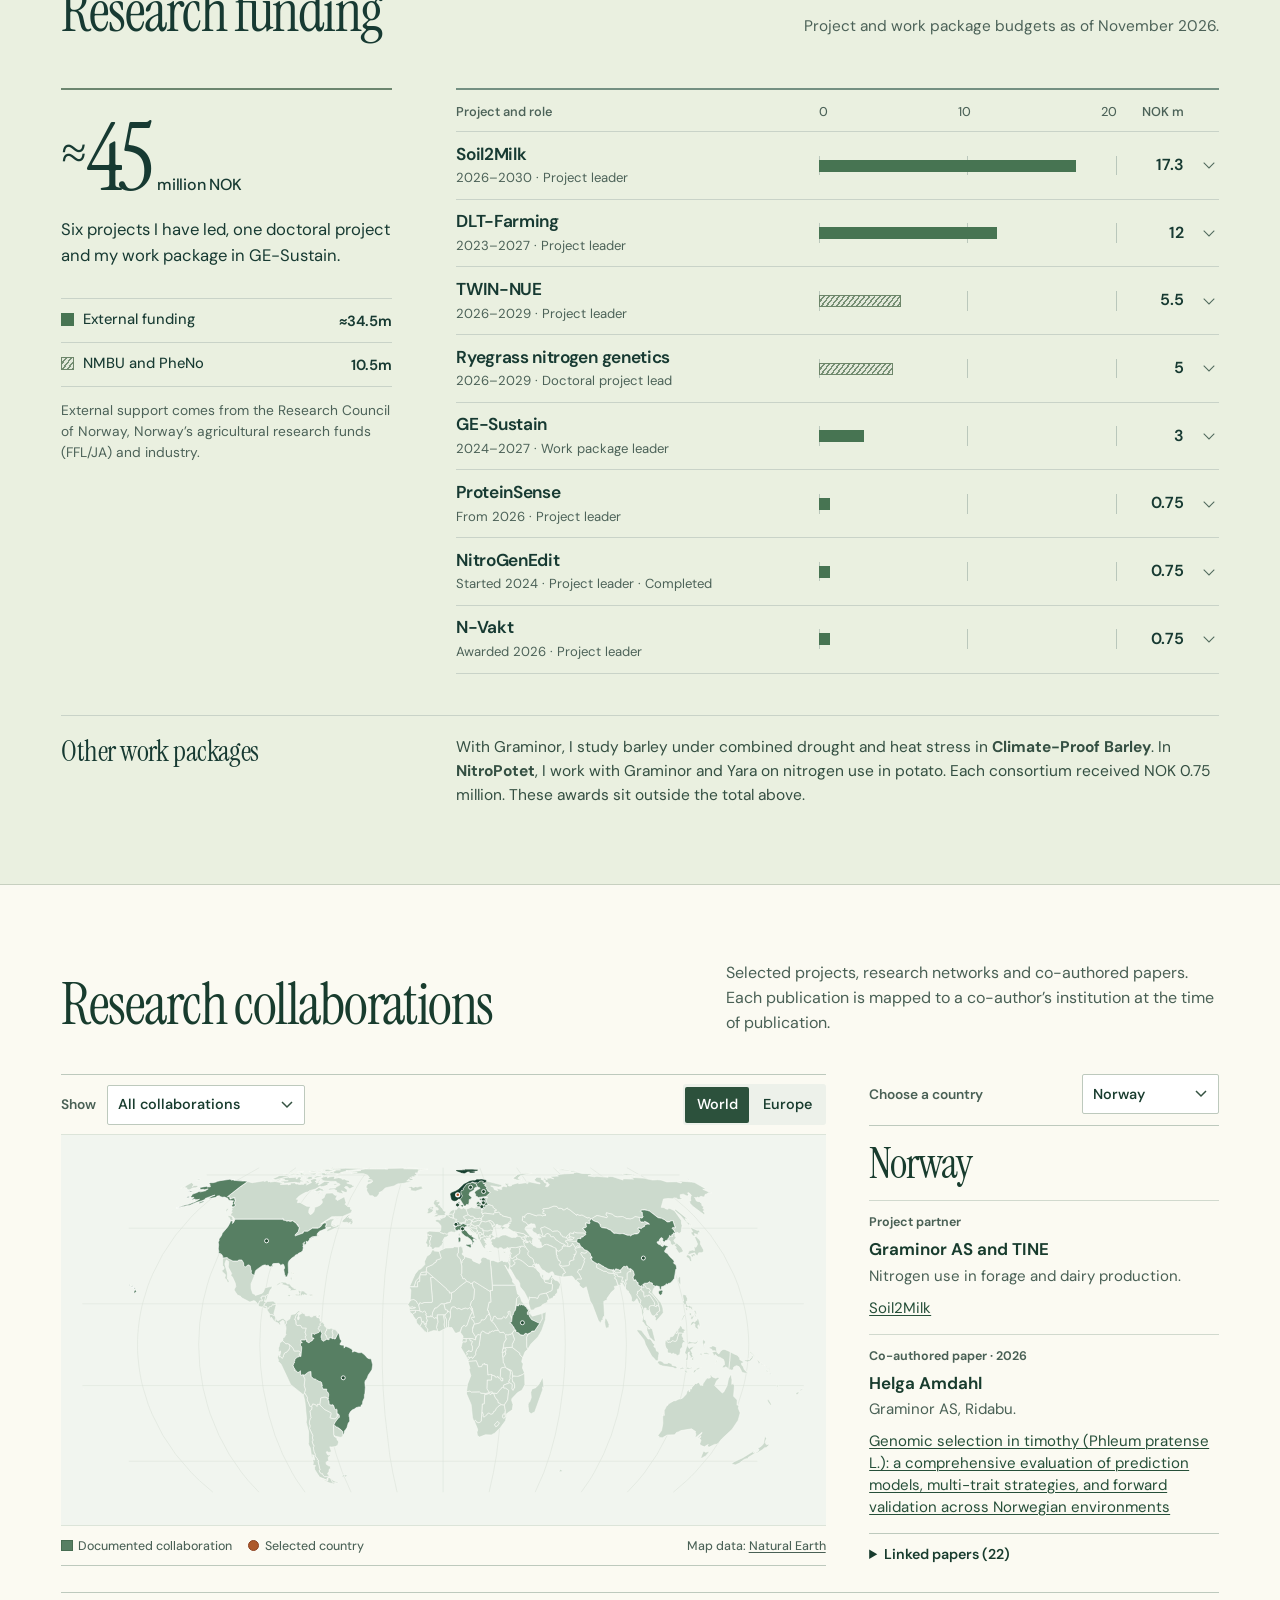
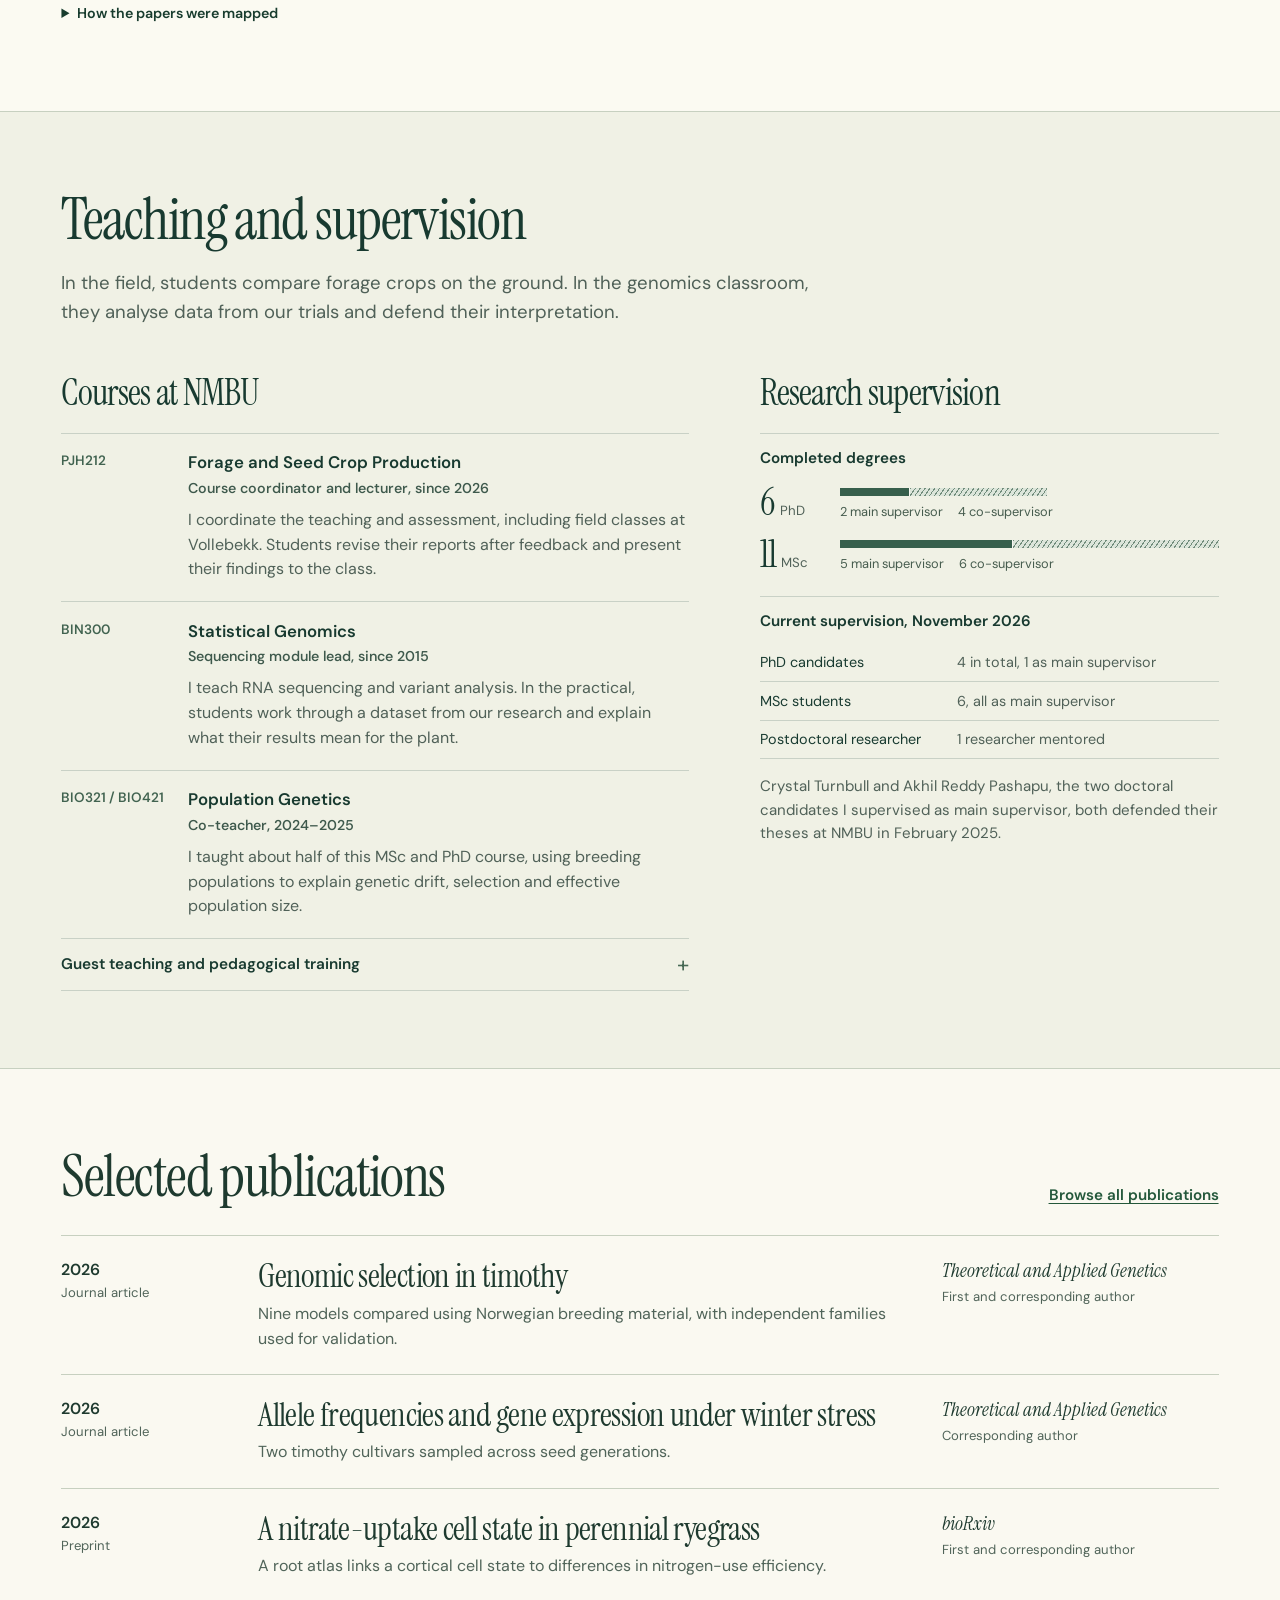
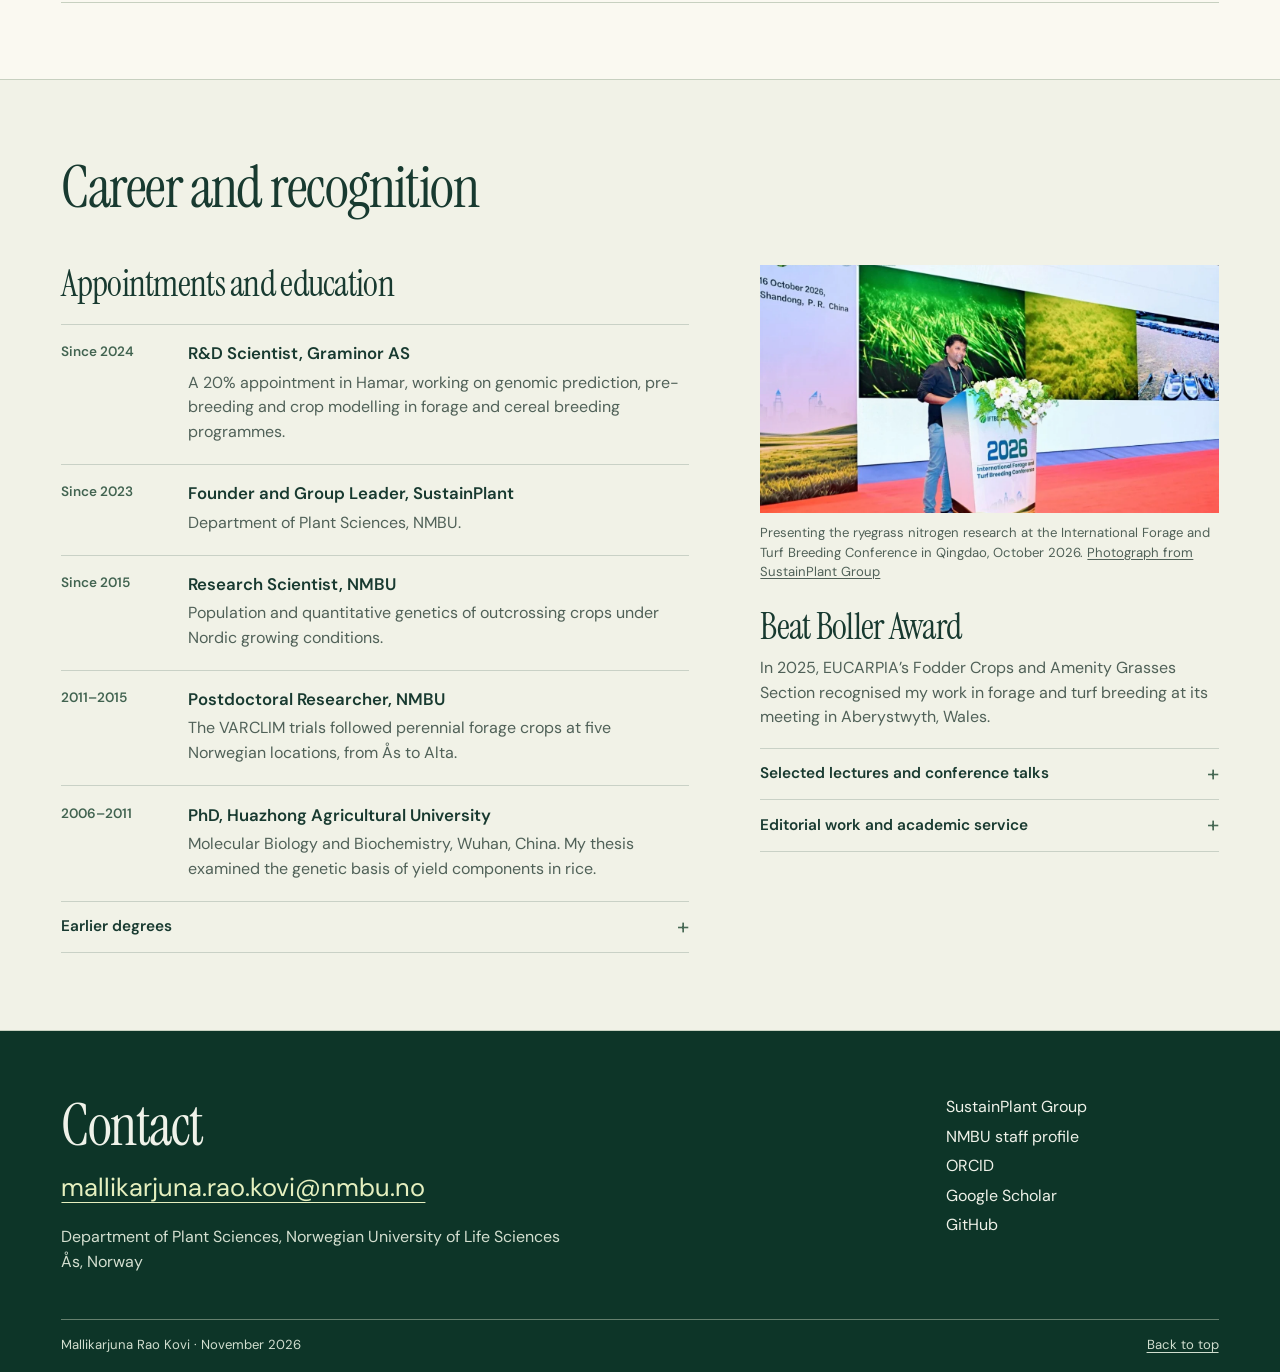
==== commit 0a27b759: "Update potato, oat and barley research across the multilingual portfolio and CVs" ====
--- a/index.html
+++ b/index.html
@@ -2,12 +2,12 @@
 <html lang="en"><head>
 <meta charset="utf-8"><meta name="viewport" content="width=device-width,initial-scale=1"><meta name="theme-color" content="#0b3024">
 <title>Mallikarjuna Rao Kovi | Plant genetics and breeding</title>
-<meta name="description" content="Academic profile of Mallikarjuna Rao Kovi. Research on forage breeding, funded projects, international collaborations, publications and teaching at NMBU."><link rel="canonical" href="https://kovimallik.github.io/">
+<meta name="description" content="Mallikarjuna Rao Kovi at NMBU and Graminor. Research on forage breeding, potato disease resistance and nitrogen use in oat and barley, with publications, funding and teaching."><link rel="canonical" href="https://kovimallik.github.io/">
 <link rel="alternate" hreflang="en" href="https://kovimallik.github.io/">
 <link rel="alternate" hreflang="nb" href="https://kovimallik.github.io/index-no.html">
 <link rel="alternate" hreflang="zh-Hans" href="https://kovimallik.github.io/index-zh.html">
 <link rel="alternate" hreflang="x-default" href="https://kovimallik.github.io/">
-<meta property="og:type" content="profile"><meta property="og:title" content="Mallikarjuna Rao Kovi | Plant genetics and breeding"><meta property="og:description" content="Academic profile of Mallikarjuna Rao Kovi. Research on forage breeding, funded projects, international collaborations, publications and teaching at NMBU."><meta property="og:url" content="https://kovimallik.github.io/"><meta property="og:image" content="https://kovimallik.github.io/assets/portrait.webp">
+<meta property="og:type" content="profile"><meta property="og:title" content="Mallikarjuna Rao Kovi | Plant genetics and breeding"><meta property="og:description" content="Mallikarjuna Rao Kovi at NMBU and Graminor. Research on forage breeding, potato disease resistance and nitrogen use in oat and barley, with publications, funding and teaching."><meta property="og:url" content="https://kovimallik.github.io/"><meta property="og:image" content="https://kovimallik.github.io/assets/portrait.webp">
 <link rel="icon" href="./assets/mark.svg" type="image/svg+xml"><link rel="preload" href="./assets/fonts/InstrumentSerif-Regular.woff" as="font" type="font/woff" crossorigin>
 <link rel="stylesheet" href="./style.css"><link rel="stylesheet" href="./funding.css"><link rel="stylesheet" href="./teaching.css"><link rel="stylesheet" href="./world-map.css"><link rel="stylesheet" href="./journal.css"><script src="./script.js" defer></script><script src="./world-map.js" defer></script>
 </head><body><a href="#main" class="skip">Skip to content</a>
@@ -27,7 +27,7 @@
         <img src="./assets/portrait.webp" width="825" height="1100" alt="Mallikarjuna Rao Kovi" fetchpriority="high">
         <div><strong>Research Scientist, NMBU</strong><span>SustainPlant Group leader · R&amp;D Scientist, Graminor</span><span class="journal-location">Ås, Norway</span></div>
       </div>
-      <p class="bio-copy">I lead the SustainPlant Group at the Norwegian University of Life Sciences and work with breeders at Graminor. I study how perennial grasses use nitrogen and how we can breed for yield and winter survival.</p>
+      <p class="bio-copy">I study how forage grasses use nitrogen and survive Nordic winters. I lead the potato genetics work package in GE-Sustain and am extending my research on nitrogen use efficiency to oat and barley.</p>
       <div class="bio-links"><a class="button" href="./Mallikarjuna-Rao-Kovi-CV.pdf" download><svg class="icon" aria-hidden="true" viewBox="0 0 24 24"><path d="M12 3v12m-4-4 4 4 4-4M5 16v4h14v-4"/></svg>Download CV <span>PDF</span></a><a class="plain-link" href="mailto:mallikarjuna.rao.kovi@nmbu.no"><svg class="icon" aria-hidden="true" viewBox="0 0 24 24"><rect x="3" y="5" width="18" height="14" rx="2"/><path d="m4 7 8 6 8-6"/></svg>Email me</a></div>
     </div>
     <figure class="field-plate">
@@ -47,12 +47,19 @@
 </section>
 <div class="record-band"><div class="wrap record-strip"><div class="record-heading"><strong>Academic record</strong><span>November 2026</span></div><a href="#funding" class="metric"><span class="metric-value">≈45 <small>million NOK</small></span><span class="metric-label">Research funding</span></a><a href="#publications" class="metric"><span class="metric-value">28</span><span class="metric-label">Peer-reviewed articles</span></a><a href="#teaching" class="metric"><span class="metric-value">17</span><span class="metric-label">PhD and MSc graduates supervised</span></a></div>
 </div>
-<section class="chapter research" id="research"><div class="wrap"><header class="lead-heading"><h2>Research interests</h2><p>My field trials centre on timothy and perennial ryegrass. I use population genetics, root transcriptomics and field measurements to investigate traits that matter in a breeding programme.</p></header>
-<div class="theme-nav" aria-label="Research topics" hidden><button type="button" data-theme="nitrogen">Nitrogen use</button><button type="button" data-theme="prediction">Genomic prediction</button><button type="button" data-theme="adaptation">Winter adaptation</button><button type="button" data-theme="resources">Crop diversity</button></div>
+<section class="chapter research" id="research"><div class="wrap"><header class="lead-heading"><h2>Research interests</h2><p>I use field trials, genomics and root transcriptomics to study yield and winter survival in timothy and perennial ryegrass. I also investigate late blight resistance in potato and how cereal varieties respond to nitrogen fertiliser.</p></header>
+<div class="theme-nav" aria-label="Research topics" hidden><button type="button" data-theme="nitrogen">Nitrogen use</button><button type="button" data-theme="potato-cereals">Potato and cereals</button><button type="button" data-theme="prediction">Genomic prediction</button><button type="button" data-theme="adaptation">Winter adaptation</button><button type="button" data-theme="resources">Crop diversity</button></div>
 <article class="theme-panel" id="nitrogen"><div class="theme-copy"><h3>Nitrogen use in perennial ryegrass</h3><p>In Ås and Hamar, we compare forage yield at three nitrogen levels. We then grow contrasting ryegrasses in hydroponics and use single-nucleus sequencing to identify the root cells that express nitrate transporters.</p><p>We want to know which cultivars yield more at the same fertiliser rate, and which retain their yield when the rate falls.</p><a class="text-link" href="https://kovimallik.github.io/lolium-root-atlas/">Browse the ryegrass root atlas</a></div><figure class="field-study"><img src="./assets/field-phenotyping.webp" width="1200" height="675" loading="lazy" alt="A researcher using a field phenotyping platform in forage plots at NMBU."><figcaption><span>Forage trial plots in Ås</span><div class="trial-design"><div><strong>40</strong><span>cultivars</span></div><div><strong>3</strong><span>nitrogen levels</span></div><div><strong>2</strong><span>field sites</span></div></div></figcaption></figure></article>
+<article class="theme-panel" id="potato-cereals">
+  <div class="theme-copy"><h3>Potato disease resistance and nitrogen use in cereals</h3><p>In GE-Sustain, I lead the work to identify potato genes associated with late blight resistance and tuber quality for processing. One trait we study is the amount of asparagine in the tuber.</p><p>In TWIN-NUE, we use repeated 3D scans to compare the growth of oat and perennial ryegrass at different nitrogen levels. I am extending this work to barley to find out which varieties yield more at the same nitrogen rate or maintain yield when the rate is reduced.</p></div>
+  <div class="trait-note"><h4>Project roles</h4><dl>
+    <dt><a href="https://www.sustainplantgroup.com/pages/research.html#ge-sustain">GE-Sustain</a></dt><dd>Potato gene discovery, work package leader</dd>
+    <dt><a href="https://www.nmbu.no/en/research/projects/twin-nue">TWIN-NUE</a></dt><dd>Nitrogen use in oat and ryegrass, project leader</dd>
+  </dl></div>
+</article>
 <article class="theme-panel" id="prediction"><div class="theme-copy"><h3>Testing genomic predictions in new families</h3><p>With Graminor, we compared nine genomic prediction models in timothy and tested them in 213 independent families. Mean predictive correlation fell from 0.62 in cross-validation to 0.16 in the independent families.</p><p>For a breeder choosing parents, the second test is closer to the decision that matters.</p><a class="text-link" href="https://doi.org/10.1007/s00122-026-05371-x">Read the timothy study</a></div><figure class="correlation"><figcaption>Predictive correlation <i>r</i></figcaption><div class="corr-row"><span>Within-training cross-validation</span><div class="corr-track"><b style="--w:62%"></b></div><strong>0.62</strong></div><div class="corr-row"><span>Independent families</span><div class="corr-track"><b style="--w:16%"></b></div><strong>0.16</strong></div><p>Mean Pearson correlation across 30 trait and dataset combinations. Scale from 0 to 1.</p></figure></article>
 <article class="theme-panel" id="adaptation"><div class="theme-copy"><h3>Winter survival across seed generations</h3><p>Seed of northern timothy cultivars is often multiplied farther south. We follow allele frequencies and gene expression across seed generations and test how plants recover from freezing and ice encasement.</p><p>The breeding question is whether a cultivar retains the winter hardiness it was selected for.</p><a class="text-link" href="https://doi.org/10.1007/s00122-026-05270-1">Read the winter stress study</a></div><div class="trait-note"><h4>Winter traits</h4><dl><dt>Freezing tolerance</dt><dd>Regrowth after frost</dd><dt>Ice encasement</dt><dd>Survival under prolonged ice cover</dd></dl></div></article>
-<article class="theme-panel" id="resources"><div class="theme-copy"><h3>Seed yield and genetic resources</h3><p>In tetraploid red clover, we compared gene expression in plants with contrasting seed set. In meadow fescue, we developed a public genome database to help researchers locate genes and compare sequences.</p><p>My current work also includes gene discovery for potato disease resistance and processing quality in GE-Sustain.</p><a class="text-link" href="https://doi.org/10.1038/srep44383">Read the red clover study</a></div><div class="trait-note"><h4>Genomic resources</h4><dl><dt><a href="https://doi.org/10.1093/database/baaa046">ForageGrassBase</a></dt><dd>Genome resources for meadow fescue</dd><dt><a href="https://www.sustainplantgroup.com/pages/research.html#ge-sustain">GE-Sustain</a></dt><dd>Potato disease resistance and tuber quality</dd></dl></div></article></div></section>
+<article class="theme-panel" id="resources"><div class="theme-copy"><h3>Seed yield and genetic resources</h3><p>In tetraploid red clover, we compared gene expression in plants with contrasting seed set. In meadow fescue, we developed a public genome database to help researchers locate genes and compare sequences.</p><a class="text-link" href="https://doi.org/10.1038/srep44383">Read the red clover study</a></div><div class="trait-note"><h4>Genomic resources</h4><dl><dt><a href="https://doi.org/10.1093/database/baaa046">ForageGrassBase</a></dt><dd>Genome resources for meadow fescue</dd></dl></div></article></div></section>
 <section lang="en" class="chapter funding" id="funding" aria-labelledby="funding-title">
   <div class="wrap">
     <header class="fund-heading">
